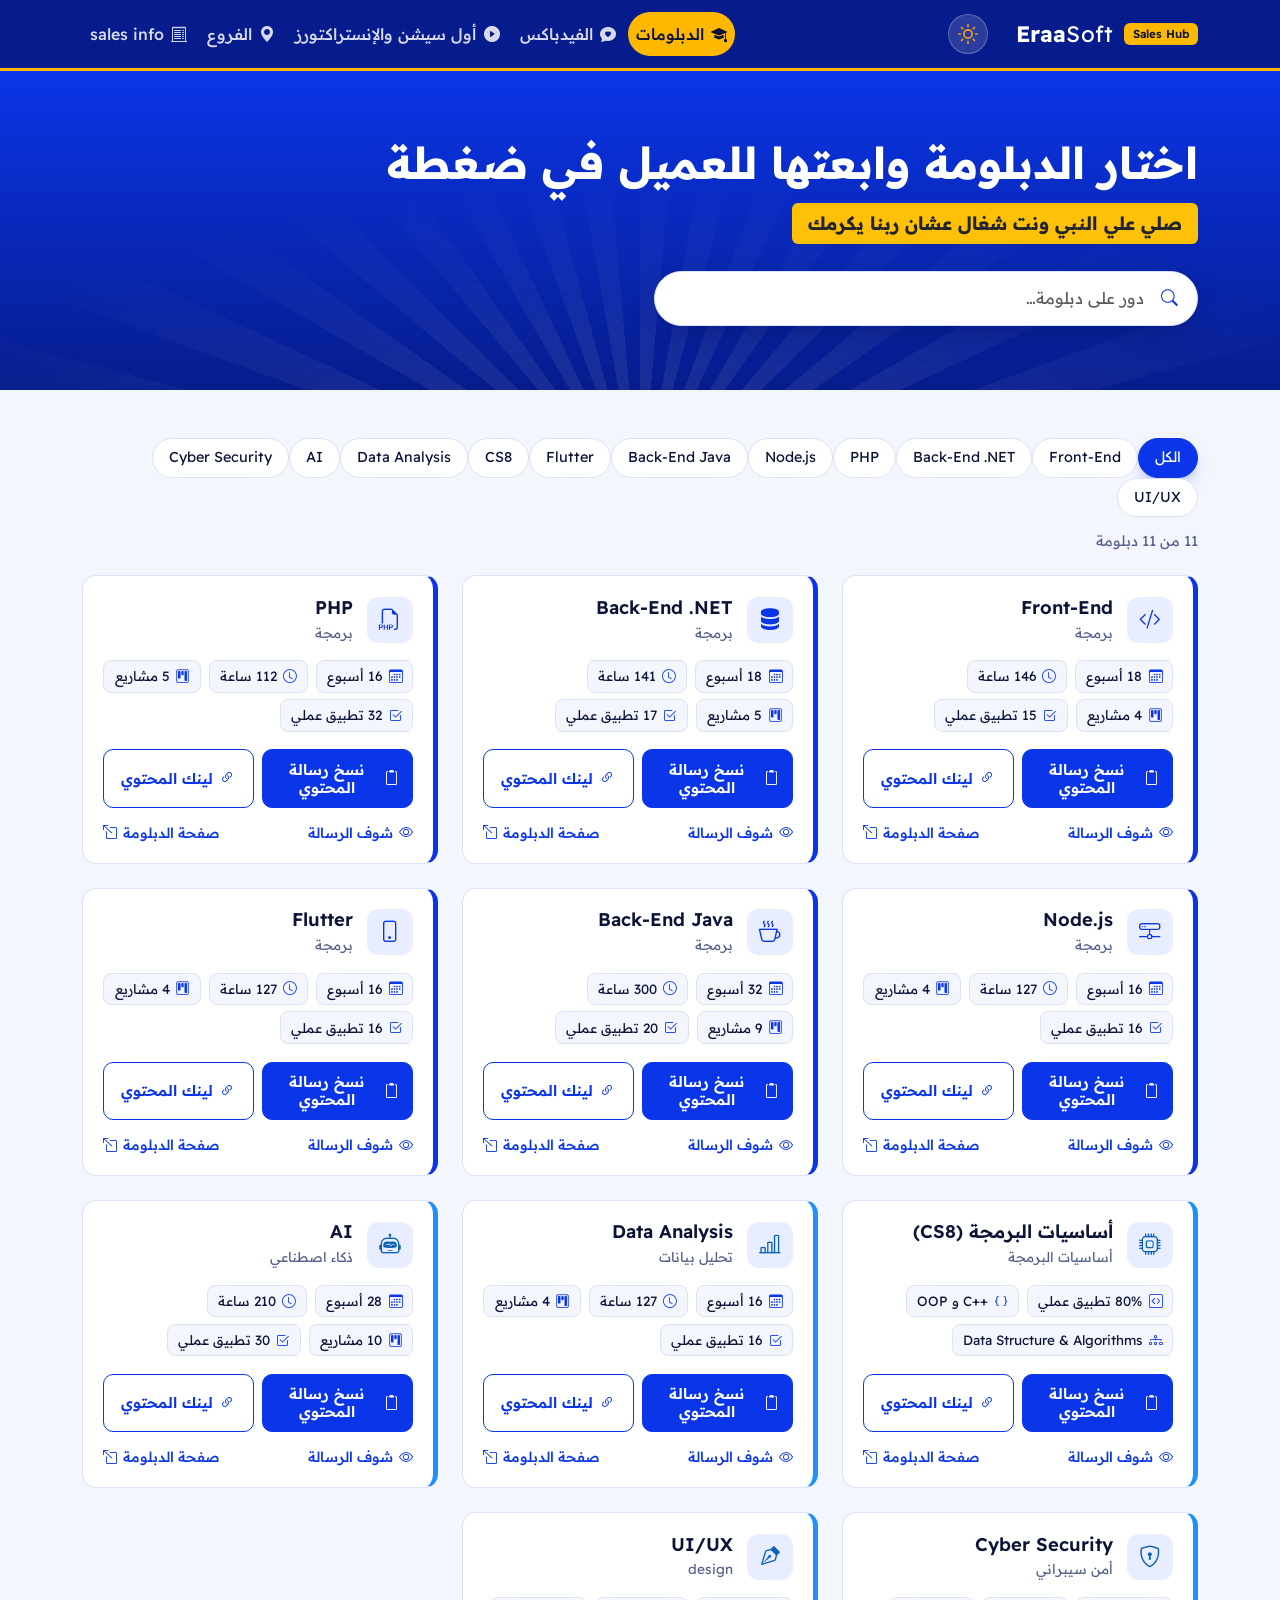
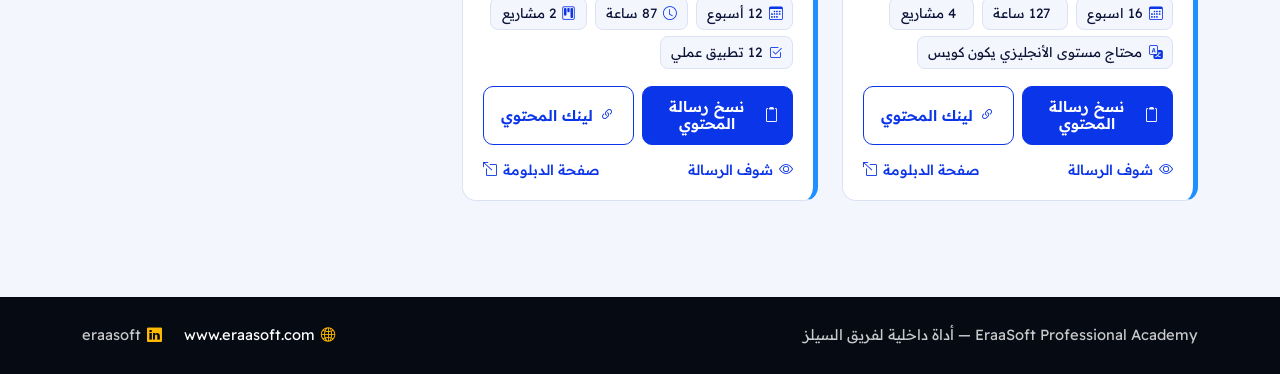
==== index.html @ dbb1c47c "Fix formatting and update button text in index.html" ====
<!doctype html>
<html lang="ar" dir="rtl">
<head>
  <meta charset="utf-8">
  <meta name="viewport" content="width=device-width, initial-scale=1">
  <title>الدبلومات | EraaSoft Sales Hub</title>
  <link rel="stylesheet" href="assets/vendor/bootstrap.rtl.min.css">
  <link rel="stylesheet" href="assets/vendor/bootstrap-icons/bootstrap-icons.min.css">
  <link rel="stylesheet" href="assets/vendor/animate.min.css">
  <link rel="stylesheet" href="assets/vendor/aos.css">
  <link rel="stylesheet" href="assets/fonts/fonts.css">
  <link rel="stylesheet" href="css/style.css">

  
</head>
<body data-page="diplomas">
 
  <!-- قالب الزرار (سيتم إدراجه تلقائياً بجانب اللوجو داخل الناف بار) -->
  <template id="theme-toggle-template">
    <button id="theme-toggle" class="theme-toggle" aria-label="تغيير الوضع">
      <span class="toggle-icon">
        <!-- أيقونة الشمس (Light Mode) -->
        <svg class="sun-icon" xmlns="http://www.w3.org/2000/svg" viewBox="0 0 24 24" fill="none" stroke="currentColor" stroke-width="2" stroke-linecap="round" stroke-linejoin="round">
          <circle cx="12" cy="12" r="5"></circle>
          <line x1="12" y1="1" x2="12" y2="3"></line>
          <line x1="12" y1="21" x2="12" y2="23"></line>
          <line x1="4.22" y1="4.22" x2="5.64" y2="5.64"></line>
          <line x1="18.36" y1="18.36" x2="19.78" y2="19.78"></line>
          <line x1="1" y1="12" x2="3" y2="12"></line>
          <line x1="21" y1="12" x2="23" y2="12"></line>
          <line x1="4.22" y1="19.78" x2="5.64" y2="18.36"></line>
          <line x1="18.36" y1="5.64" x2="19.78" y2="4.22"></line>
        </svg>
        <!-- أيقونة القمر (Dark Mode) -->
        <svg class="moon-icon" xmlns="http://www.w3.org/2000/svg" viewBox="0 0 24 24" fill="none" stroke="currentColor" stroke-width="2" stroke-linecap="round" stroke-linejoin="round">
          <path d="M21 12.79A9 9 0 1 1 11.21 3 7 7 0 0 0 21 12.79z"></path>
        </svg>
      </span>
    </button>
  </template>

  <div id="site-nav"></div>

  <header class="eh-hero on-dark">
    <div class="container">
      <h1 class="animate__animated animate__fadeInUp">اختار الدبلومة وابعتها للعميل في ضغطة</h1>
<p class="lead animate__animated animate__fadeInUp" style="animation-delay:.12s">
  <span class="bg-warning text-dark fw-bold px-3 py-1 rounded shadow-sm d-inline-block">
    صلي علي النبي ونت شغال عشان ربنا يكرمك
  </span>
</p>
      <div class="search-wrap animate__animated animate__fadeInUp" style="animation-delay:.24s">
        <i class="bi bi-search" aria-hidden="true"></i>
        <input id="dipSearch" type="search" class="form-control" autocomplete="off"
               placeholder="دور على دبلومة…    " aria-label="بحث عن دبلومة">
      </div>
    </div>
  </header>

  <main class="container py-4 py-lg-5">
    <div class="toolbar">
      <div class="chips" id="chips" role="group" aria-label="فلترة حسب الدبلومة"></div>
      <span class="result-count" id="resultCount" aria-live="polite"></span>
    </div>

    <div class="row g-3 g-lg-4" id="dipGrid">
      <div class="load-note" style="padding:16px;border:1px dashed #999;border-radius:10px;background:#fff;color:#444;line-height:1.9"></div>
    </div>

    <div class="empty" id="emptyState" hidden>
      <i class="bi bi-search"></i>
      <h2>مفيش دبلومة بالاسم ده</h2>
      <p>جرّب كلمة تانية أو اختار "الكل".</p>
    </div>
  </main> 

  <!-- معاينة الرسالة -->
  <div class="modal fade" id="msgModal" tabindex="-1" aria-labelledby="msgModalTitle" aria-hidden="true">
    <div class="modal-dialog modal-dialog-centered modal-dialog-scrollable modal-lg">
      <div class="modal-content">
        <div class="modal-header">
          <h2 class="modal-title" id="msgModalTitle"></h2>
          <button type="button" class="btn-close" data-bs-dismiss="modal" aria-label="إغلاق"></button>
        </div>
        <div class="modal-body">
          <div class="msg-box" id="msgBox"></div>
        </div>
        <div class="modal-footer justify-content-start gap-2">
          <button type="button" class="btn-eh" id="msgCopy"><i class="bi bi-clipboard2"></i><span>نسخ الرسالة كامله</span></button>
          <button type="button" class="btn-eh btn-eh--ghost" id="msgCopyLink"><i class="bi bi-link-45deg"></i><span>نسخ لينك المحتوي</span></button>
        </div>
      </div>
    </div>
  </div>

  <div id="site-footer"></div>

  <script src="assets/vendor/bootstrap.bundle.min.js"></script>
  <script src="assets/vendor/aos.js"></script>
  <script src="js/data.js"></script>
  <script src="js/layout.js"></script>
  <script src="js/diplomas.js"></script>

</body>
</html>
---- assets/fonts/fonts.css ----
/* readex-pro-arabic-400-normal */
@font-face {
  font-family: 'Readex Pro';
  font-style: normal;
  font-display: swap;
  font-weight: 400;
  src: url(./files/readex-pro-arabic-400-normal.woff2) format('woff2');
  unicode-range: U+0600-06FF,U+0750-077F,U+0870-088E,U+0890-0891,U+0898-08E1,U+08E3-08FF,U+200C-200E,U+2010-2011,U+204F,U+2E41,U+FB50-FDFF,U+FE70-FE74,U+FE76-FEFC,U+102E0-102FB,U+10E60-10E7E,U+10EFD-10EFF,U+1EE00-1EE03,U+1EE05-1EE1F,U+1EE21-1EE22,U+1EE24,U+1EE27,U+1EE29-1EE32,U+1EE34-1EE37,U+1EE39,U+1EE3B,U+1EE42,U+1EE47,U+1EE49,U+1EE4B,U+1EE4D-1EE4F,U+1EE51-1EE52,U+1EE54,U+1EE57,U+1EE59,U+1EE5B,U+1EE5D,U+1EE5F,U+1EE61-1EE62,U+1EE64,U+1EE67-1EE6A,U+1EE6C-1EE72,U+1EE74-1EE77,U+1EE79-1EE7C,U+1EE7E,U+1EE80-1EE89,U+1EE8B-1EE9B,U+1EEA1-1EEA3,U+1EEA5-1EEA9,U+1EEAB-1EEBB,U+1EEF0-1EEF1;
}

/* readex-pro-latin-ext-400-normal */
@font-face {
  font-family: 'Readex Pro';
  font-style: normal;
  font-display: swap;
  font-weight: 400;
  src: url(./files/readex-pro-latin-ext-400-normal.woff2) format('woff2');
  unicode-range: U+0100-02AF,U+0304,U+0308,U+0329,U+1E00-1E9F,U+1EF2-1EFF,U+2020,U+20A0-20AB,U+20AD-20C0,U+2113,U+2C60-2C7F,U+A720-A7FF;
}

/* readex-pro-latin-400-normal */
@font-face {
  font-family: 'Readex Pro';
  font-style: normal;
  font-display: swap;
  font-weight: 400;
  src: url(./files/readex-pro-latin-400-normal.woff2) format('woff2');
  unicode-range: U+0000-00FF,U+0131,U+0152-0153,U+02BB-02BC,U+02C6,U+02DA,U+02DC,U+0304,U+0308,U+0329,U+2000-206F,U+2074,U+20AC,U+2122,U+2191,U+2193,U+2212,U+2215,U+FEFF,U+FFFD;
}

/* readex-pro-arabic-500-normal */
@font-face {
  font-family: 'Readex Pro';
  font-style: normal;
  font-display: swap;
  font-weight: 500;
  src: url(./files/readex-pro-arabic-500-normal.woff2) format('woff2');
  unicode-range: U+0600-06FF,U+0750-077F,U+0870-088E,U+0890-0891,U+0898-08E1,U+08E3-08FF,U+200C-200E,U+2010-2011,U+204F,U+2E41,U+FB50-FDFF,U+FE70-FE74,U+FE76-FEFC,U+102E0-102FB,U+10E60-10E7E,U+10EFD-10EFF,U+1EE00-1EE03,U+1EE05-1EE1F,U+1EE21-1EE22,U+1EE24,U+1EE27,U+1EE29-1EE32,U+1EE34-1EE37,U+1EE39,U+1EE3B,U+1EE42,U+1EE47,U+1EE49,U+1EE4B,U+1EE4D-1EE4F,U+1EE51-1EE52,U+1EE54,U+1EE57,U+1EE59,U+1EE5B,U+1EE5D,U+1EE5F,U+1EE61-1EE62,U+1EE64,U+1EE67-1EE6A,U+1EE6C-1EE72,U+1EE74-1EE77,U+1EE79-1EE7C,U+1EE7E,U+1EE80-1EE89,U+1EE8B-1EE9B,U+1EEA1-1EEA3,U+1EEA5-1EEA9,U+1EEAB-1EEBB,U+1EEF0-1EEF1;
}

/* readex-pro-latin-ext-500-normal */
@font-face {
  font-family: 'Readex Pro';
  font-style: normal;
  font-display: swap;
  font-weight: 500;
  src: url(./files/readex-pro-latin-ext-500-normal.woff2) format('woff2');
  unicode-range: U+0100-02AF,U+0304,U+0308,U+0329,U+1E00-1E9F,U+1EF2-1EFF,U+2020,U+20A0-20AB,U+20AD-20C0,U+2113,U+2C60-2C7F,U+A720-A7FF;
}

/* readex-pro-latin-500-normal */
@font-face {
  font-family: 'Readex Pro';
  font-style: normal;
  font-display: swap;
  font-weight: 500;
  src: url(./files/readex-pro-latin-500-normal.woff2) format('woff2');
  unicode-range: U+0000-00FF,U+0131,U+0152-0153,U+02BB-02BC,U+02C6,U+02DA,U+02DC,U+0304,U+0308,U+0329,U+2000-206F,U+2074,U+20AC,U+2122,U+2191,U+2193,U+2212,U+2215,U+FEFF,U+FFFD;
}

/* readex-pro-arabic-600-normal */
@font-face {
  font-family: 'Readex Pro';
  font-style: normal;
  font-display: swap;
  font-weight: 600;
  src: url(./files/readex-pro-arabic-600-normal.woff2) format('woff2');
  unicode-range: U+0600-06FF,U+0750-077F,U+0870-088E,U+0890-0891,U+0898-08E1,U+08E3-08FF,U+200C-200E,U+2010-2011,U+204F,U+2E41,U+FB50-FDFF,U+FE70-FE74,U+FE76-FEFC,U+102E0-102FB,U+10E60-10E7E,U+10EFD-10EFF,U+1EE00-1EE03,U+1EE05-1EE1F,U+1EE21-1EE22,U+1EE24,U+1EE27,U+1EE29-1EE32,U+1EE34-1EE37,U+1EE39,U+1EE3B,U+1EE42,U+1EE47,U+1EE49,U+1EE4B,U+1EE4D-1EE4F,U+1EE51-1EE52,U+1EE54,U+1EE57,U+1EE59,U+1EE5B,U+1EE5D,U+1EE5F,U+1EE61-1EE62,U+1EE64,U+1EE67-1EE6A,U+1EE6C-1EE72,U+1EE74-1EE77,U+1EE79-1EE7C,U+1EE7E,U+1EE80-1EE89,U+1EE8B-1EE9B,U+1EEA1-1EEA3,U+1EEA5-1EEA9,U+1EEAB-1EEBB,U+1EEF0-1EEF1;
}

/* readex-pro-latin-ext-600-normal */
@font-face {
  font-family: 'Readex Pro';
  font-style: normal;
  font-display: swap;
  font-weight: 600;
  src: url(./files/readex-pro-latin-ext-600-normal.woff2) format('woff2');
  unicode-range: U+0100-02AF,U+0304,U+0308,U+0329,U+1E00-1E9F,U+1EF2-1EFF,U+2020,U+20A0-20AB,U+20AD-20C0,U+2113,U+2C60-2C7F,U+A720-A7FF;
}

/* readex-pro-latin-600-normal */
@font-face {
  font-family: 'Readex Pro';
  font-style: normal;
  font-display: swap;
  font-weight: 600;
  src: url(./files/readex-pro-latin-600-normal.woff2) format('woff2');
  unicode-range: U+0000-00FF,U+0131,U+0152-0153,U+02BB-02BC,U+02C6,U+02DA,U+02DC,U+0304,U+0308,U+0329,U+2000-206F,U+2074,U+20AC,U+2122,U+2191,U+2193,U+2212,U+2215,U+FEFF,U+FFFD;
}

/* readex-pro-arabic-700-normal */
@font-face {
  font-family: 'Readex Pro';
  font-style: normal;
  font-display: swap;
  font-weight: 700;
  src: url(./files/readex-pro-arabic-700-normal.woff2) format('woff2');
  unicode-range: U+0600-06FF,U+0750-077F,U+0870-088E,U+0890-0891,U+0898-08E1,U+08E3-08FF,U+200C-200E,U+2010-2011,U+204F,U+2E41,U+FB50-FDFF,U+FE70-FE74,U+FE76-FEFC,U+102E0-102FB,U+10E60-10E7E,U+10EFD-10EFF,U+1EE00-1EE03,U+1EE05-1EE1F,U+1EE21-1EE22,U+1EE24,U+1EE27,U+1EE29-1EE32,U+1EE34-1EE37,U+1EE39,U+1EE3B,U+1EE42,U+1EE47,U+1EE49,U+1EE4B,U+1EE4D-1EE4F,U+1EE51-1EE52,U+1EE54,U+1EE57,U+1EE59,U+1EE5B,U+1EE5D,U+1EE5F,U+1EE61-1EE62,U+1EE64,U+1EE67-1EE6A,U+1EE6C-1EE72,U+1EE74-1EE77,U+1EE79-1EE7C,U+1EE7E,U+1EE80-1EE89,U+1EE8B-1EE9B,U+1EEA1-1EEA3,U+1EEA5-1EEA9,U+1EEAB-1EEBB,U+1EEF0-1EEF1;
}

/* readex-pro-latin-ext-700-normal */
@font-face {
  font-family: 'Readex Pro';
  font-style: normal;
  font-display: swap;
  font-weight: 700;
  src: url(./files/readex-pro-latin-ext-700-normal.woff2) format('woff2');
  unicode-range: U+0100-02AF,U+0304,U+0308,U+0329,U+1E00-1E9F,U+1EF2-1EFF,U+2020,U+20A0-20AB,U+20AD-20C0,U+2113,U+2C60-2C7F,U+A720-A7FF;
}

/* readex-pro-latin-700-normal */
@font-face {
  font-family: 'Readex Pro';
  font-style: normal;
  font-display: swap;
  font-weight: 700;
  src: url(./files/readex-pro-latin-700-normal.woff2) format('woff2');
  unicode-range: U+0000-00FF,U+0131,U+0152-0153,U+02BB-02BC,U+02C6,U+02DA,U+02DC,U+0304,U+0308,U+0329,U+2000-206F,U+2074,U+20AC,U+2122,U+2191,U+2193,U+2212,U+2215,U+FEFF,U+FFFD;
}
---- css/style.css ----
:root {
  --brand: #0B35E8;
  --brand-deep: #061C8C;
  --brand-tint: #E8EDFF;
  --ink: #0B1437;
  --muted: #55608A;
  --gold: #FFB800;
  --paper: #F4F6FE;
  --card: #FFFFFF;
  --line: #DCE2F5;

  --ease: cubic-bezier(.22, .61, .36, 1);
  --ease-spring: cubic-bezier(.34, 1.56, .64, 1);
  --t-fast: .18s;
  --t: .3s;
  --t-slow: .5s;
}

*,
*::before,
*::after {
  box-sizing: border-box
}

html {
  scroll-behavior: smooth
}

body {
  font-family: 'Readex Pro', 'Segoe UI', Tahoma, Arial, sans-serif;
  background: var(--paper);
  color: var(--ink);
  line-height: 1.8;
  font-size: 1rem;
  -webkit-font-smoothing: antialiased;
}

button {
  font-family: inherit
}

a {
  color: var(--brand);
  transition: color var(--t-fast) var(--ease)
}

/* ---------- keyframes ---------- */
@keyframes eh-rise {
  from {
    opacity: 0;
    transform: translateY(16px) scale(.98)
  }

  to {
    opacity: 1;
    transform: none
  }
}

@keyframes eh-pulse {
  0% {
    transform: scale(1);
    opacity: .55
  }

  100% {
    transform: scale(1.75);
    opacity: 0
  }
}

/* ---------- focus ---------- */
:focus-visible {
  outline: 3px solid var(--brand);
  outline-offset: 2px
}

.on-dark :focus-visible {
  outline-color: var(--gold)
}

/* ---------- navbar ---------- */
.eh-nav {
  background: var(--brand-deep);
  border-bottom: 3px solid var(--gold);
  padding-block: .55rem;
}

.eh-brand {
  display: inline-flex;
  align-items: baseline;
  font-size: 1.4rem;
  color: #fff;
  text-decoration: none;
  direction: ltr;
  letter-spacing: .2px;
  transition: opacity var(--t) var(--ease), transform var(--t) var(--ease);
}

.eh-brand:hover {
  color: #fff;
  opacity: .9;
  transform: translateY(-1px)
}

.eh-brand-mark {
  font-weight: 700
}

.eh-brand-soft {
  font-weight: 400
}

.eh-brand-tag {
  margin-left: .7rem;
  align-self: center;
  font-size: .72rem;
  font-weight: 600;
  letter-spacing: 0;
  background: var(--gold);
  color: var(--ink);
  padding: .05rem .55rem;
  border-radius: 6px;
}

.eh-nav .nav-link {
  position: relative;
  color: rgba(255, 255, 255, .84);
  font-weight: 500;
  display: flex;
  align-items: center;
  gap: .45rem;
  padding: .5rem .95rem;
  border-radius: 9px;
  transition: background var(--t) var(--ease), color var(--t) var(--ease), transform var(--t) var(--ease);
}

.eh-nav .nav-link:hover {
  color: #fff;
  background: rgba(255, 255, 255, .12);
  transform: translateY(-2px)
}

.eh-nav .nav-link.active {
  color: var(--ink);
  background: var(--gold)
}

.eh-nav .navbar-toggler {
  border-color: rgba(255, 255, 255, .4);
  transition: background var(--t) var(--ease), transform var(--t) var(--ease)
}

.eh-nav .navbar-toggler:hover {
  background: rgba(255, 255, 255, .1)
}

/* ---------- hero ---------- */
.eh-hero {
  position: relative;
  isolation: isolate;
  overflow: hidden;
  color: #fff;
  padding: clamp(2.2rem, 5vw, 3.8rem) 0 clamp(2.6rem, 5vw, 4.2rem);
  background: linear-gradient(180deg, var(--brand) 0%, var(--brand-deep) 100%);
}

.eh-hero::before {
  content: "";
  position: absolute;
  inset: 0;
  z-index: -1;
  background: repeating-conic-gradient(at 50% 138%, rgba(255, 255, 255, .085) 0deg 5deg, transparent 5deg 10deg);
  -webkit-mask-image: radial-gradient(ellipse 85% 120% at 50% 118%, #000 10%, transparent 72%);
  mask-image: radial-gradient(ellipse 85% 120% at 50% 118%, #000 10%, transparent 72%);
}

.eh-hero h1 {
  font-weight: 700;
  line-height: 1.4;
  margin: 0 0 .6rem;
  font-size: clamp(1.7rem, 4.2vw, 2.75rem);
  max-width: 20em;
}

.eh-hero .lead {
  color: rgba(255, 255, 255, .86);
  font-size: clamp(1rem, 1.6vw, 1.15rem);
  max-width: 36rem;
  margin: 0;
  font-weight: 400;
}

.eh-hero--sm {
  padding: clamp(1.8rem, 4vw, 2.8rem) 0 clamp(2rem, 4vw, 3rem)
}

.eh-hero--sm h1 {
  font-size: clamp(1.5rem, 3.4vw, 2.2rem)
}

.search-wrap {
  position: relative;
  max-width: 34rem;
  margin-top: 1.7rem
}

.search-wrap .form-control {
  height: 3.4rem;
  border-radius: 999px;
  border: 0;
  padding-inline-start: 3.3rem;
  padding-inline-end: 1.4rem;
  font-size: 1.02rem;
  font-family: inherit;
  color: var(--ink);
  box-shadow: 0 12px 30px -8px rgba(3, 10, 60, .55);
  transition: box-shadow var(--t) var(--ease), transform var(--t) var(--ease);
}

.search-wrap .form-control:focus {
  box-shadow: 0 0 0 4px var(--gold), 0 16px 36px -8px rgba(3, 10, 60, .6);
  transform: translateY(-1px)
}

.search-wrap .bi-search {
  position: absolute;
  inset-inline-start: 1.25rem;
  top: 50%;
  transform: translateY(-50%);
  color: var(--brand);
  font-size: 1.05rem;
  pointer-events: none;
}

/* ---------- toolbar / chips ---------- */
.toolbar {
  display: flex;
  flex-wrap: wrap;
  align-items: center;
  justify-content: space-between;
  gap: .75rem 1rem;
  margin-bottom: 1.25rem;
}

.result-count {
  color: var(--muted);
  font-size: .9rem
}

.chip {
  border: 1px solid var(--line);
  background: #fff;
  border-radius: 50rem;
  padding: 6px 16px;
  font-size: .9rem;
  cursor: pointer;
  transition: background var(--t) var(--ease), color var(--t) var(--ease),
    border-color var(--t) var(--ease), transform var(--t) var(--ease-spring),
    box-shadow var(--t) var(--ease);
}

.chip:hover {
  border-color: var(--brand);
  color: var(--brand);
  transform: translateY(-2px);
  box-shadow: 0 8px 18px -10px rgba(11, 53, 232, .5);
}

.chip:active {
  transform: scale(.96)
}

.chip.active,
.chip[aria-pressed="true"] {
  background: var(--brand);
  border-color: var(--brand);
  color: #fff;
  box-shadow: 0 8px 18px -8px rgba(11, 53, 232, .6);
}

.chip .n {
  margin-inline-start: .45rem;
  font-size: .78rem;
  opacity: .7
}

.session-card {
  transition: transform var(--t) var(--ease), box-shadow var(--t) var(--ease);
}

.session-card:hover {
  transform: translateY(-4px);
  box-shadow: 0 8px 24px rgba(0, 0, 0, .08) !important;
}

.avatar-ph {
  width: 40px;
  height: 40px;
  display: inline-flex;
  align-items: center;
  justify-content: center;
  background: #e9ecef;
  color: #6c757d;
  font-size: 1.2rem;
}

/* ---------- buttons ---------- */
.btn-eh {
  display: inline-flex;
  align-items: center;
  justify-content: center;
  gap: .45rem;
  border: 1.5px solid var(--brand);
  background: var(--brand);
  color: #fff;
  font-family: inherit;
  font-size: .93rem;
  font-weight: 600;
  line-height: 1.2;
  padding: .65rem .8rem;
  border-radius: 10px;
  cursor: pointer;
  text-decoration: none;
  transition: background var(--t) var(--ease), color var(--t) var(--ease),
    border-color var(--t) var(--ease), transform var(--t) var(--ease-spring),
    box-shadow var(--t) var(--ease);
}

.btn-eh:hover {
  background: var(--brand-deep);
  border-color: var(--brand-deep);
  color: #fff;
  transform: translateY(-2px);
  box-shadow: 0 10px 20px -10px rgba(11, 53, 232, .65);
}

.btn-eh:active {
  transform: scale(.97);
  box-shadow: none
}

.btn-eh--ghost {
  background: #fff;
  color: var(--brand)
}

.btn-eh--ghost:hover {
  background: var(--brand-tint);
  border-color: var(--brand);
  color: var(--brand-deep)
}

.btn-eh.is-copied,
.btn-eh.is-copied:hover,
.btn-icon.is-copied,
.btn-icon.is-copied:hover {
  background: var(--gold);
  border-color: var(--gold);
  color: var(--ink)
}

.btn-eh.is-disabled {
  background: var(--paper);
  border-color: var(--line);
  color: var(--muted);
  pointer-events: none;
  cursor: default;
}

.btn-icon {
  flex: none;
  width: 2.6rem;
  display: inline-grid;
  place-items: center;
  border: 1.5px solid var(--line);
  background: #fff;
  color: var(--brand);
  border-radius: 10px;
  cursor: pointer;
  font-size: 1.05rem;
  transition: background var(--t) var(--ease), border-color var(--t) var(--ease),
    transform var(--t) var(--ease-spring);
}

.btn-icon:hover {
  background: var(--brand-tint);
  border-color: var(--brand);
  transform: translateY(-2px)
}

.btn-icon:active {
  transform: scale(.94)
}

.btn-icon[disabled] {
  color: var(--muted);
  background: var(--paper);
  cursor: default;
  pointer-events: none;
  opacity: .55
}

.link-quiet {
  background: none;
  border: 0;
  padding: 0;
  font-family: inherit;
  color: var(--brand);
  font-size: .88rem;
  font-weight: 500;
  cursor: pointer;
  text-decoration: none;
  display: inline-flex;
  align-items: center;
  gap: .35rem;
  transition: color var(--t-fast) var(--ease), gap var(--t) var(--ease);
}

.link-quiet:hover {
  color: var(--brand-deep);
  text-decoration: underline;
  text-underline-offset: 3px;
  gap: .55rem
}

/* ---------- diploma cards ---------- */
.dip-card {
  --cat: #0B35E8;
  --cat-ink: #0B35E8;
  height: 100%;
  display: flex;
  flex-direction: column;
  background: var(--card);
  border: 1px solid var(--line);
  border-inline-start: 5px solid var(--cat);
  border-radius: 14px;
  padding: 1.15rem 1.25rem 1.05rem;
  transition: transform var(--t) var(--ease), box-shadow var(--t) var(--ease),
    border-color var(--t) var(--ease);
}

.dip-card:hover {
  transform: translateY(-5px);
  box-shadow: 0 20px 34px -18px rgba(11, 53, 232, .45)
}

.dip-head {
  display: flex;
  align-items: center;
  gap: .85rem;
  margin-bottom: .95rem
}

.dip-icon {
  flex: none;
  width: 46px;
  height: 46px;
  border-radius: 12px;
  display: grid;
  place-items: center;
  font-size: 1.35rem;
  color: var(--cat-ink);
  background: color-mix(in srgb, var(--cat) 12%, #fff);
  transition: transform var(--t) var(--ease-spring), background var(--t) var(--ease);
}

.dip-card:hover .dip-icon {
  transform: scale(1.1) rotate(-6deg);
  background: color-mix(in srgb, var(--cat) 20%, #fff)
}

.dip-name {
  font-size: 1.15rem;
  font-weight: 600;
  line-height: 1.4;
  margin: 0
}

.dip-cat {
  margin: 0;
  color: var(--muted);
  font-size: .85rem
}

.facts {
  list-style: none;
  padding: 0;
  margin: 0 0 1.1rem;
  display: flex;
  flex-wrap: wrap;
  gap: .4rem .5rem
}

.facts li {
  display: inline-flex;
  align-items: center;
  gap: .4rem;
  background: var(--paper);
  border-radius: 8px;
  padding: .15rem .65rem;
  font-size: .84rem;
  transition: background var(--t) var(--ease), transform var(--t) var(--ease);
}

.facts li:hover {
  background: var(--brand-tint);
  transform: translateY(-1px)
}

.facts i {
  color: var(--cat-ink)
}

.dip-actions {
  margin-top: auto;
  display: grid;
  grid-template-columns: 1fr 1fr;
  gap: .55rem
}

.dip-foot {
  display: flex;
  justify-content: space-between;
  align-items: center;
  gap: .5rem;
  margin-top: .8rem;
  flex-wrap: wrap
}

.empty {
  text-align: center;
  padding: 3rem 1rem;
  color: var(--muted);
  border: 1.5px dashed var(--line);
  border-radius: 16px;
  background: #fff;
  animation: eh-rise var(--t-slow) var(--ease) backwards;
}

.empty i {
  font-size: 2.2rem;
  color: var(--brand);
  display: block;
  margin-bottom: .4rem
}

.empty h2 {
  font-size: 1.15rem;
  color: var(--ink);
  font-weight: 600;
  margin-bottom: .25rem
}

.empty p {
  margin: 0
}

/* ---------- message preview modal ---------- */
.msg-box {
  white-space: pre-wrap;
  background: var(--paper);
  border: 1px solid var(--line);
  border-radius: 12px;
  padding: 1rem 1.1rem;
  max-height: 52vh;
  overflow: auto;
  font-size: .96rem;
  line-height: 1.9;
  text-align: start;
  unicode-bidi: plaintext;
}

.modal-content {
  border: 0;
  border-radius: 16px
}

.modal-title {
  font-weight: 600;
  font-size: 1.1rem
}

/* حركة المودالات العامة */
.modal-backdrop {
  transition: opacity var(--t) var(--ease) !important
}

.modal-backdrop.show {
  -webkit-backdrop-filter: blur(4px);
  backdrop-filter: blur(4px)
}

.modal.fade .modal-dialog {
  transform: translateY(24px) scale(.96);
  opacity: 0;
  transition: transform .4s var(--ease-spring), opacity var(--t) var(--ease) !important;
}

.modal.show .modal-dialog {
  transform: none;
  opacity: 1
}

/* ---------- toast ---------- */
.eh-toast {
  background: var(--ink);
  color: #fff;
  border: 0;
  border-radius: 12px;
  box-shadow: 0 14px 34px -10px rgba(3, 10, 60, .6);
}

.eh-toast .bi {
  color: var(--gold);
  font-size: 1.15rem
}

/* ---------- feedback ---------- */
.seg {
  display: inline-flex;
  gap: 4px;
  background: #fff;
  border: 1px solid var(--line);
  border-radius: 12px;
  padding: 4px
}

.seg button {
  border: 0;
  background: transparent;
  color: var(--muted);
  font-weight: 600;
  padding: .45rem 1.1rem;
  border-radius: 9px;
  display: inline-flex;
  align-items: center;
  gap: .45rem;
  cursor: pointer;
  transition: background var(--t) var(--ease), color var(--t) var(--ease),
    transform var(--t) var(--ease-spring), box-shadow var(--t) var(--ease);
}

.seg button:hover {
  color: var(--brand);
  background: var(--brand-tint)
}

.seg button:active {
  transform: scale(.96)
}

.seg button[aria-selected="true"] {
  background: var(--brand);
  color: #fff;
  box-shadow: 0 8px 16px -8px rgba(11, 53, 232, .6)
}

.seg .count {
  font-size: .78rem;
  font-weight: 500;
  background: rgba(11, 20, 55, .08);
  border-radius: 999px;
  padding: 0 .55rem;
  transition: background var(--t) var(--ease)
}

.seg button[aria-selected="true"] .count {
  background: rgba(255, 255, 255, .22)
}

/* ظهور تدريجي للكروت والصور عند كل رسم/فلترة */
.shot,
.vid {
  animation: eh-rise var(--t-slow) var(--ease) backwards;
}

#grid>*:nth-child(1) .shot,
#grid>*:nth-child(1) .vid {
  animation-delay: 0s
}

#grid>*:nth-child(2) .shot,
#grid>*:nth-child(2) .vid {
  animation-delay: .05s
}

#grid>*:nth-child(3) .shot,
#grid>*:nth-child(3) .vid {
  animation-delay: .1s
}

#grid>*:nth-child(4) .shot,
#grid>*:nth-child(4) .vid {
  animation-delay: .15s
}

#grid>*:nth-child(5) .shot,
#grid>*:nth-child(5) .vid {
  animation-delay: .2s
}

#grid>*:nth-child(6) .shot,
#grid>*:nth-child(6) .vid {
  animation-delay: .25s
}

#grid>*:nth-child(7) .shot,
#grid>*:nth-child(7) .vid {
  animation-delay: .3s
}

#grid>*:nth-child(8) .shot,
#grid>*:nth-child(8) .vid {
  animation-delay: .35s
}

#grid>*:nth-child(n+9) .shot,
#grid>*:nth-child(n+9) .vid {
  animation-delay: .4s
}

/* صور */
.shot {
  position: relative;
  display: block;
  width: 100%;
  aspect-ratio: 1/1;
  padding: 0;
  border: 1px solid var(--line);
  border-radius: 14px;
  overflow: hidden;
  background: var(--brand-tint);
  cursor: zoom-in;
  transition: transform var(--t) var(--ease), box-shadow var(--t) var(--ease),
    border-color var(--t) var(--ease);
}

.shot:hover {
  transform: translateY(-4px);
  border-color: var(--brand);
  box-shadow: 0 18px 30px -16px rgba(11, 53, 232, .5)
}

.shot img {
  width: 100%;
  height: 100%;
  object-fit: cover;
  display: block;
  transition: transform .6s var(--ease)
}

.shot:hover img {
  transform: scale(1.07)
}

.shot-zoom {
  position: absolute;
  inset: 0;
  display: grid;
  place-items: center;
  background: rgba(6, 28, 140, .5);
  color: #fff;
  font-size: 1.9rem;
  opacity: 0;
  transition: opacity var(--t) var(--ease);
}

.shot-zoom i {
  transform: scale(.6);
  transition: transform var(--t) var(--ease-spring)
}

.shot:hover .shot-zoom,
.shot:focus-visible .shot-zoom {
  opacity: 1
}

.shot:hover .shot-zoom i,
.shot:focus-visible .shot-zoom i {
  transform: scale(1)
}

.shot-tag {
  position: absolute;
  inset-inline-start: .6rem;
  bottom: .6rem;
  background: var(--gold);
  color: var(--ink);
  font-size: .78rem;
  font-weight: 600;
  padding: .05rem .65rem;
  border-radius: 999px;
  transition: transform var(--t) var(--ease-spring);
}

.shot:hover .shot-tag {
  transform: translateY(-3px)
}

/* فيديوهات */
.vid {
  display: block;
  width: 100%;
  text-align: start;
  padding: 0;
  background: #fff;
  border: 1px solid var(--line);
  border-radius: 14px;
  overflow: hidden;
  cursor: pointer;
  transition: transform var(--t) var(--ease), box-shadow var(--t) var(--ease),
    border-color var(--t) var(--ease);
}

.vid:hover {
  transform: translateY(-5px);
  border-color: var(--brand);
  box-shadow: 0 22px 36px -18px rgba(11, 53, 232, .5);
}

.vid:active {
  transform: translateY(-2px) scale(.99);
}

.vid-thumb {
  position: relative;
  aspect-ratio: 16/9;
  display: grid;
  place-items: center;
  background: linear-gradient(135deg, var(--brand), var(--brand-deep));
  overflow: hidden;
}

.vid-thumb img,
.vid-thumb .vc-thumb {
  position: absolute;
  inset: 0;
  width: 100%;
  height: 100%;
  object-fit: cover;
  object-position: center 15%;
  pointer-events: none;
  z-index: 0;
  transition: transform .7s var(--ease), filter var(--t) var(--ease);
}

.vid:hover .vid-thumb img,
.vid:hover .vid-thumb .vc-thumb {
  transform: scale(1.03);
}

.vid-thumb::after {
  content: "";
  position: absolute;
  inset: 0;
  z-index: 0;
  background: linear-gradient(180deg, rgba(6, 28, 140, 0) 40%, rgba(6, 28, 140, .45) 100%);
  opacity: 0;
  transition: opacity var(--t) var(--ease);
  pointer-events: none;
}

.vid:hover .vid-thumb::after {
  opacity: 1;
}

.vid-body {
  padding: .8rem 1rem 1rem;
}

.vid-title {
  font-weight: 600;
  font-size: 1.25rem;
  margin: 0 0 .15rem;
  line-height: 1.5;
  transition: color var(--t) var(--ease);
}

.vid:hover .vid-title {
  color: var(--brand);
}

.vid-dip {
  color: var(--muted);
  font-size: .85rem;
  margin: 0;
}

/* lightbox */
.lb .modal-content {
  background: #040C3A;
  color: #fff;
  border-radius: 0;
  height: 100%
}

.lb.modal.fade .modal-dialog {
  transform: scale(1.04);
  opacity: 0
}

.lb.modal.show .modal-dialog {
  transform: none;
  opacity: 1
}

.lb-bar {
  display: flex;
  align-items: center;
  justify-content: space-between;
  gap: 1rem;
  padding: .7rem 1rem
}

.lb-title {
  display: flex;
  align-items: center;
  gap: .75rem;
  font-weight: 600
}

.lb-tag {
  background: var(--gold);
  color: var(--ink);
  font-size: .8rem;
  padding: .05rem .7rem;
  border-radius: 999px
}

.lb-count {
  color: rgba(255, 255, 255, .75);
  font-weight: 400;
  font-size: .9rem
}

.lb-tools {
  display: flex;
  gap: .5rem
}

.lb-btn {
  display: inline-flex;
  align-items: center;
  gap: .4rem;
  border: 0;
  text-decoration: none;
  background: rgba(255, 255, 255, .14);
  color: #fff;
  border-radius: 10px;
  padding: .45rem .9rem;
  font-size: .9rem;
  font-weight: 500;
  cursor: pointer;
  transition: background var(--t) var(--ease), transform var(--t) var(--ease-spring),
    color var(--t) var(--ease);
}

.lb-btn:hover {
  background: rgba(255, 255, 255, .26);
  color: #fff;
  transform: translateY(-2px)
}

.lb-btn:active {
  transform: scale(.96)
}

.lb-btn--gold {
  background: var(--gold);
  color: var(--ink)
}

.lb-btn--gold:hover {
  background: #ffc933;
  color: var(--ink)
}

.lb-stage {
  flex: 1;
  min-height: 0;
  position: relative;
  display: flex;
  align-items: center;
  justify-content: center;
  padding: 0 4rem 1rem
}

.lb-img {
  max-width: 100%;
  max-height: calc(100vh - 110px);
  object-fit: contain;
  border-radius: 10px;
  user-select: none;
  animation: eh-rise .45s var(--ease) backwards;
}

.lb-nav {
  position: absolute;
  top: 50%;
  transform: translateY(-50%);
  width: 46px;
  height: 46px;
  border-radius: 50%;
  border: 0;
  background: rgba(255, 255, 255, .16);
  color: #fff;
  font-size: 1.2rem;
  display: grid;
  place-items: center;
  cursor: pointer;
  transition: background var(--t) var(--ease), transform var(--t) var(--ease-spring);
}

.lb-nav:hover {
  background: rgba(255, 255, 255, .3);
  transform: translateY(-50%) scale(1.12)
}

.lb-nav:active {
  transform: translateY(-50%) scale(.94)
}

.lb-nav.prev {
  right: .9rem
}

.lb-nav.next {
  left: .9rem
}

/* video modal  */
.vm .modal-dialog {
  max-width: none !important;
  width: auto !important;
  justify-content: center;
  margin: .75rem auto
}

.vm.modal.fade .modal-dialog {
  transform: translateY(30px) scale(.9);
  opacity: 0
}

.vm.modal.show .modal-dialog {
  transform: none;
  opacity: 1
}

.vm .modal-content {
  background: #000;
  color: #fff;
  border-radius: 14px;
  overflow: hidden;
  width: fit-content !important;
  min-width: min(340px, 96vw);
  max-width: 96vw !important;
  margin-inline: auto;
  box-shadow: 0 30px 70px -20px rgba(0, 0, 0, .7);
}

.vm .modal-header {
  padding: .6rem 1rem
}

.vm .modal-title {
  font-size: 1rem;
  font-weight: 600;
  max-width: 70vw;
  overflow: hidden;
  text-overflow: ellipsis;
  white-space: nowrap
}

.vm .btn-close {
  transition: transform var(--t) var(--ease-spring), opacity var(--t) var(--ease)
}

.vm .btn-close:hover {
  transform: rotate(90deg) scale(1.1)
}

.vm-frame {
  --side: min(92vw, calc(100vh - 140px), 640px);
  /* ضلع المربع: أصغر قيمة من عرض الشاشة / طولها / 640px */
  width: var(--side) !important;
  height: var(--side) !important;
  aspect-ratio: 1/1;
  margin-inline: auto;
  background: #000;
}

.vm-frame iframe,
.vm-frame video {
  width: 100%;
  height: 100%;
  border: 0;
  display: block;
  object-fit: contain;
  background: #000;
  animation: eh-rise .5s var(--ease) .15s backwards;
}

/* ---------- sessions ---------- */
.ses-card {
  --cat: #0B35E8;
  --cat-ink: #0B35E8;
  height: 100%;
  display: flex;
  flex-direction: column;
  gap: 1rem;
  background: #fff;
  border: 1px solid var(--line);
  border-inline-start: 5px solid var(--cat);
  border-radius: 14px;
  padding: 1.15rem 1.25rem;
  transition: transform var(--t) var(--ease), box-shadow var(--t) var(--ease);
}

.ses-card:hover {
  transform: translateY(-4px);
  box-shadow: 0 18px 32px -18px rgba(11, 53, 232, .4)
}

.ses-instr {
  display: flex;
  align-items: center;
  gap: .8rem;
  padding: .7rem .8rem;
  background: var(--paper);
  border-radius: 12px;
  transition: background var(--t) var(--ease)
}

.ses-card:hover .ses-instr {
  background: var(--brand-tint)
}

.avatar {
  flex: none;
  width: 44px;
  height: 44px;
  border-radius: 50%;
  overflow: hidden;
  display: grid;
  place-items: center;
  font-weight: 700;
  font-size: 1rem;
  background: color-mix(in srgb, var(--cat) 14%, #fff);
  color: var(--cat-ink);
  transition: transform var(--t) var(--ease-spring)
}

.ses-card:hover .avatar {
  transform: scale(1.08)
}

.avatar img {
  width: 100%;
  height: 100%;
  object-fit: cover
}

.ses-instr-name {
  margin: 0;
  font-weight: 600;
  line-height: 1.4
}

.ses-instr-role {
  margin: 0;
  color: var(--muted);
  font-size: .82rem
}

.ses-instr-name.is-empty {
  color: var(--muted);
  font-weight: 500
}

.link-row {
  display: flex;
  gap: .5rem
}

.link-row .btn-eh {
  flex: 1
}

.btn-eh--li {
  border-color: #0A66C2;
  background: #0A66C2
}

.btn-eh--li:hover {
  background: #084d94;
  border-color: #084d94
}

.btn-eh--li.is-disabled {
  background: var(--paper);
  border-color: var(--line);
  color: var(--muted)
}

/* ---------- footer ---------- */
.eh-footer {
  background: var(--ink);
  color: rgba(255, 255, 255, .78);
  padding: 1.6rem 0;
  margin-top: 3rem;
  font-size: .92rem
}

.eh-footer .wrap {
  display: flex;
  flex-wrap: wrap;
  justify-content: space-between;
  align-items: center;
  gap: .6rem 1.5rem
}

.eh-footer ul {
  list-style: none;
  display: flex;
  flex-wrap: wrap;
  gap: .4rem 1.4rem;
  margin: 0;
  padding: 0
}

.eh-footer a {
  color: #fff;
  text-decoration: none;
  display: inline-block;
  transition: color var(--t) var(--ease), transform var(--t) var(--ease)
}

.eh-footer a:hover {
  color: var(--gold);
  transform: translateY(-2px)
}

.eh-footer i {
  color: var(--gold);
  margin-inline-end: .35rem
}

/* ---------- misc ---------- */
@media (max-width:359.98px) {
  .dip-actions {
    grid-template-columns: 1fr
  }
}

@media (max-width:575.98px) {
  .chips {
    flex-wrap: nowrap;
    overflow-x: auto;
    scrollbar-width: none;
    padding-bottom: .35rem;
    margin-inline: -.75rem;
    padding-inline: .75rem
  }

  .chips::-webkit-scrollbar {
    display: none
  }

  .chip {
    flex: none
  }

  .lb-stage {
    padding: 0 .5rem 1rem
  }

  .lb-nav {
    width: 40px;
    height: 40px
  }

  .lb-bar {
    flex-wrap: wrap
  }
}

@media (hover:none) {

  .vid:hover,
  .shot:hover,
  .dip-card:hover,
  .ses-card:hover,
  .btn-eh:hover,
  .chip:hover {
    transform: none
  }
}

html:not(.aos-on) [data-aos] {
  opacity: 1 !important;
  transform: none !important;
  transition: none !important;
  pointer-events: auto !important
}

@media (prefers-reduced-motion:reduce) {
  html {
    scroll-behavior: auto
  }

  *,
  *::before,
  *::after {
    animation: none !important;
    transition-duration: .01ms !important
  }

  [data-aos] {
    opacity: 1 !important;
    transform: none !important;
    transition: none !important;
    pointer-events: auto !important
  }

  .animate__animated {
    opacity: 1 !important
  }
}

.load-note {
  padding: 1rem 1.25rem;
  border: 1.5px dashed #DCE2F5;
  border-radius: 12px;
  background: #fff;
  color: #55608A
}

/* ---------- الفروع ---------- */
.loc-lines {
  list-style: none;
  margin: 0 0 1.15rem;
  padding: 0;
  display: grid;
  gap: .6rem
}

.loc-lines li {
  display: flex;
  gap: .7rem;
  align-items: flex-start;
  line-height: 1.75
}

.loc-lines i {
  flex: none;
  margin-top: .28rem;
  color: var(--cat-ink);
  font-size: 1.05rem
}

.loc-lines .lbl {
  display: block;
  color: var(--muted);
  font-size: .8rem;
  line-height: 1.4
}

.badge-main {
  display: inline-block;
  vertical-align: middle;
  margin-inline-start: .5rem;
  background: var(--gold);
  color: var(--ink);
  font-size: .72rem;
  font-weight: 700;
  padding: .05rem .65rem;
  border-radius: 999px;
  line-height: 1.6;
}

.dip-card.is-main {
  border-color: #F3D48A;
  box-shadow: 0 10px 26px -16px rgba(255, 184, 0, .7)
}

.link-quiet.is-copied {
  color: #8A5F00;
  font-weight: 600
}

.btn-download {
  display: inline-flex;
  align-items: center;
  gap: 6px;
  padding: 6px 14px;
  font-size: 0.875rem;
  font-weight: 500;
  color: #ffffff;
  background-color: rgba(255, 255, 255, 0.12);
  border: 1px solid rgba(255, 255, 255, 0.2);
  border-radius: 8px;
  text-decoration: none;
  transition: all 0.2s ease-in-out;
}

.btn-download:hover {
  color: #ffffff;
  background-color: rgba(255, 255, 255, 0.25);
  border-color: rgba(255, 255, 255, 0.4);
  transform: translateY(-1px);
}

.btn-download:active {
  transform: translateY(0);
}




   /*  DARK THEME VARIABLES  */

[data-theme="dark"] {
  --paper: #0b0f19;
  --card: #151d2a;
  --line: #233147;
  --ink: #f8fafc;
  --muted: #94a3b8;
  --brand-tint: #1e2a3e;
}

[data-theme="dark"] .link-quiet {
  color: #60a5fa;
}

[data-theme="dark"] .facts i {
  color: #60a5fa;
}

[data-theme="dark"] .btn-close {
  filter: invert(1) brightness(200%);
}



/* ---------- (Theme Toggle Button) ---------- */
.theme-toggle {
  background: rgba(255, 255, 255, 0.15);
  backdrop-filter: blur(8px);
  -webkit-backdrop-filter: blur(8px);
  border: 1px solid rgba(255, 255, 255, 0.25);
  border-radius: 50%;
  width: 40px;
  height: 40px;
  cursor: pointer;
  display: inline-flex;
  align-items: center;
  justify-content: center;
  position: relative;
  margin-right: 12px;
  flex-shrink: 0;
}

.theme-toggle:hover {
  transform: scale(1.08);
  background: rgba(255, 255, 255, 0.25);
}

.toggle-icon { 
  width: 20px; 
  height: 20px; 
  position: relative; 
  display: flex; 
  align-items: center; 
  justify-content: center; 
}

.sun-icon, .moon-icon { 
  position: absolute; 
  width: 100%; 
  height: 100%; 
  transition: transform 0.5s cubic-bezier(0.68, -0.55, 0.27, 1.55), opacity 0.4s ease; 
}

.sun-icon { 
  color: #f59e0b; 
  stroke: #f59e0b; 
}

.moon-icon { 
  color: #38bdf8; 
  stroke: #38bdf8; 
  opacity: 0; 
  transform: rotate(-90deg) scale(0.5); 
}

[data-theme="dark"] .sun-icon { 
  opacity: 0; 
  transform: rotate(90deg) scale(0.5); 
}

[data-theme="dark"] .moon-icon { 
  opacity: 1; 
  transform: rotate(0deg) scale(1); 
}







:root {
  --brand: #0B35E8;
  --brand-deep: #061C8C;
  --brand-tint: #E8EDFF;
  --ink: #0B1437;
  --muted: #55608A;
  --gold: #FFB800;
  --paper: #F4F6FE;
  --card: #FFFFFF;
  --line: #DCE2F5;

  --ease: cubic-bezier(.22, .61, .36, 1);
  --ease-spring: cubic-bezier(.34, 1.56, .64, 1);
  --t-fast: .18s;
  --t: .3s;
  --t-slow: .5s;
}

/* ==========================================
   🌙 DARK THEME VARIABLES (تنسيقات الوضع المظلم)
   ========================================== */
[data-theme="dark"] {
  --paper: #0b0f19;
  --card: #151d2a;
  --line: #233147;
  --ink: #f8fafc;
  --muted: #94a3b8;
  --brand-tint: #1e2a3e;
}

*,
*::before,
*::after {
  box-sizing: border-box
}

html {
  scroll-behavior: smooth
}

body {
  font-family: 'Readex Pro', 'Segoe UI', Tahoma, Arial, sans-serif;
  background: var(--paper);
  color: var(--ink);
  line-height: 1.8;
  font-size: 1rem;
  -webkit-font-smoothing: antialiased;
  transition: background-color var(--t) var(--ease), color var(--t) var(--ease);
}

button {
  font-family: inherit
}

a {
  color: var(--brand);
  transition: color var(--t-fast) var(--ease)
}

/* ---------- keyframes ---------- */
@keyframes eh-rise {
  from {
    opacity: 0;
    transform: translateY(16px) scale(.98)
  }
  to {
    opacity: 1;
    transform: none
  }
}

@keyframes eh-pulse {
  0% {
    transform: scale(1);
    opacity: .55
  }
  100% {
    transform: scale(1.75);
    opacity: 0
  }
}

/* ---------- focus ---------- */
:focus-visible {
  outline: 3px solid var(--brand);
  outline-offset: 2px
}

.on-dark :focus-visible {
  outline-color: var(--gold)
}

/* ---------- navbar ---------- */
.eh-nav {
  background: var(--brand-deep);
  border-bottom: 3px solid var(--gold);
  padding-block: .55rem;
}

.eh-brand {
  display: inline-flex;
  align-items: baseline;
  font-size: 1.4rem;
  color: #fff;
  text-decoration: none;
  direction: ltr;
  letter-spacing: .2px;
  transition: opacity var(--t) var(--ease), transform var(--t) var(--ease);
}

.eh-brand:hover {
  color: #fff;
  opacity: .9;
  transform: translateY(-1px)
}

.eh-brand-mark {
  font-weight: 700
}

.eh-brand-soft {
  font-weight: 400
}

.eh-brand-tag {
  margin-left: .7rem;
  align-self: center;
  font-size: .72rem;
  font-weight: 600;
  letter-spacing: 0;
  background: var(--gold);
  color: #0B1437;
  padding: .05rem .55rem;
  border-radius: 6px;
}

.eh-nav .nav-link {
  position: relative;
  color: rgba(255, 255, 255, .84);
  font-weight: 500;
  display: flex;
  align-items: center;
  gap: .45rem;
  padding: .5rem .95rem;
  border-radius: 99px;
  transition: background var(--t) var(--ease), color var(--t) var(--ease), transform var(--t) var(--ease);
}

.eh-nav .nav-link:hover {
  color: #fff;
  background: rgba(255, 255, 255, .12);
  transform: translateY(-2px)
}

.eh-nav .nav-link.active {
  color: #0B1437;
  background: var(--gold)
}

.eh-nav .navbar-toggler {
  border-color: rgba(255, 255, 255, .4);
  transition: background var(--t) var(--ease), transform var(--t) var(--ease)
}

.eh-nav .navbar-toggler:hover {
  background: rgba(255, 255, 255, .1)
}

/* ---------- hero ---------- */
.eh-hero {
  position: relative;
  isolation: isolate;
  overflow: hidden;
  color: #fff;
  padding: clamp(2.2rem, 5vw, 3.8rem) 0 clamp(2.6rem, 5vw, 4.2rem);
  background: linear-gradient(180deg, var(--brand) 0%, var(--brand-deep) 100%);
}

.eh-hero::before {
  content: "";
  position: absolute;
  inset: 0;
  z-index: -1;
  background: repeating-conic-gradient(at 50% 138%, rgba(255, 255, 255, .085) 0deg 5deg, transparent 5deg 10deg);
  -webkit-mask-image: radial-gradient(ellipse 85% 120% at 50% 118%, #000 10%, transparent 72%);
  mask-image: radial-gradient(ellipse 85% 120% at 50% 118%, #000 10%, transparent 72%);
}

.eh-hero h1 {
  font-weight: 700;
  line-height: 1.4;
  margin: 0 0 .6rem;
  font-size: clamp(1.7rem, 4.2vw, 2.75rem);
  max-width: 20em;
}

.eh-hero .lead {
  color: rgba(255, 255, 255, .86);
  font-size: clamp(1rem, 1.6vw, 1.15rem);
  max-width: 36rem;
  margin: 0;
  font-weight: 400;
}

.eh-hero--sm {
  padding: clamp(1.8rem, 4vw, 2.8rem) 0 clamp(2rem, 4vw, 3rem)
}

.eh-hero--sm h1 {
  font-size: clamp(1.5rem, 3.4vw, 2.2rem)
}

.search-wrap {
  position: relative;
  max-width: 34rem;
  margin-top: 1.7rem
}

.search-wrap .form-control {
  height: 3.4rem;
  border-radius: 999px;
  border: 1px solid var(--line);
  padding-inline-start: 3.3rem;
  padding-inline-end: 1.4rem;
  font-size: 1.02rem;
  font-family: inherit;
  background: var(--card);
  color: var(--ink);
  box-shadow: 0 12px 30px -8px rgba(3, 10, 60, .35);
  transition: box-shadow var(--t) var(--ease), transform var(--t) var(--ease), background var(--t) var(--ease);
}

.search-wrap .form-control:focus {
  box-shadow: 0 0 0 4px var(--gold), 0 16px 36px -8px rgba(3, 10, 60, .4);
  transform: translateY(-1px)
}

.search-wrap .bi-search {
  position: absolute;
  inset-inline-start: 1.25rem;
  top: 50%;
  transform: translateY(-50%);
  color: var(--brand);
  font-size: 1.05rem;
  pointer-events: none;
}

/* ---------- toolbar / chips ---------- */
.toolbar {
  display: flex;
  flex-wrap: wrap;
  align-items: center;
  justify-content: space-between;
  gap: .75rem 1rem;
  margin-bottom: 1.25rem;
}

.result-count {
  color: var(--muted);
  font-size: .9rem
}

.chip {
  border: 1px solid var(--line);
  background: var(--card);
  color: var(--ink);
  border-radius: 50rem;
  padding: 6px 16px;
  font-size: .9rem;
  cursor: pointer;
  transition: background var(--t) var(--ease), color var(--t) var(--ease),
    border-color var(--t) var(--ease), transform var(--t) var(--ease-spring),
    box-shadow var(--t) var(--ease);
}

.chip:hover {
  border-color: var(--brand);
  color: var(--brand);
  transform: translateY(-2px);
  box-shadow: 0 8px 18px -10px rgba(11, 53, 232, .5);
}

.chip:active {
  transform: scale(.96)
}

.chip.active,
.chip[aria-pressed="true"] {
  background: var(--brand);
  border-color: var(--brand);
  color: #fff;
  box-shadow: 0 8px 18px -8px rgba(11, 53, 232, .6);
}

.chip .n {
  margin-inline-start: .45rem;
  font-size: .78rem;
  opacity: .7
}

/* ---------- buttons ---------- */
.btn-eh {
  display: inline-flex;
  align-items: center;
  justify-content: center;
  gap: .45rem;
  border: 1.5px solid var(--brand);
  background: var(--brand);
  color: #fff;
  font-family: inherit;
  font-size: .93rem;
  font-weight: 600;
  line-height: 1.2;
  padding: .65rem .8rem;
  border-radius: 10px;
  cursor: pointer;
  text-decoration: none;
  transition: background var(--t) var(--ease), color var(--t) var(--ease),
    border-color var(--t) var(--ease), transform var(--t) var(--ease-spring),
    box-shadow var(--t) var(--ease);
}

.btn-eh:hover {
  background: var(--brand-deep);
  border-color: var(--brand-deep);
  color: #fff;
  transform: translateY(-2px);
  box-shadow: 0 10px 20px -10px rgba(11, 53, 232, .65);
}

.btn-eh:active {
  transform: scale(.97);
  box-shadow: none
}

.btn-eh--ghost {
  background: var(--card);
  color: var(--brand);
  border-color: var(--brand);
}

.btn-eh--ghost:hover {
  background: var(--brand-tint);
  border-color: var(--brand);
  color: var(--brand);
}

.btn-eh.is-copied,
.btn-eh.is-copied:hover,
.btn-icon.is-copied,
.btn-icon.is-copied:hover {
  background: var(--gold);
  border-color: var(--gold);
  color: #0B1437;
}

.btn-eh.is-disabled {
  background: var(--paper);
  border-color: var(--line);
  color: var(--muted);
  pointer-events: none;
  cursor: default;
}

.btn-icon {
  flex: none;
  width: 2.6rem;
  display: inline-grid;
  place-items: center;
  border: 1.5px solid var(--line);
  background: var(--card);
  color: var(--brand);
  border-radius: 10px;
  cursor: pointer;
  font-size: 1.05rem;
  transition: background var(--t) var(--ease), border-color var(--t) var(--ease),
    transform var(--t) var(--ease-spring);
}

.btn-icon:hover {
  background: var(--brand-tint);
  border-color: var(--brand);
  transform: translateY(-2px)
}

.btn-icon:active {
  transform: scale(.94)
}

.btn-icon[disabled] {
  color: var(--muted);
  background: var(--paper);
  cursor: default;
  pointer-events: none;
  opacity: .55
}

.link-quiet {
  background: none;
  border: 0;
  padding: 0;
  font-family: inherit;
  color: var(--brand);
  font-size: .88rem;
  font-weight: 500;
  cursor: pointer;
  text-decoration: none;
  display: inline-flex;
  align-items: center;
  gap: .35rem;
  transition: color var(--t-fast) var(--ease), gap var(--t) var(--ease);
}

[data-theme="dark"] .link-quiet {
  color: #60a5fa;
}

.link-quiet:hover {
  color: var(--brand-deep);
  text-decoration: underline;
  text-underline-offset: 3px;
  gap: .55rem
}

/* ---------- diploma cards ---------- */
.dip-card {
  --cat: #0B35E8;
  --cat-ink: #0B35E8;
  height: 100%;
  display: flex;
  flex-direction: column;
  background: var(--card);
  border: 1px solid var(--line);
  border-inline-start: 5px solid var(--cat);
  border-radius: 14px;
  padding: 1.15rem 1.25rem 1.05rem;
  transition: transform var(--t) var(--ease), box-shadow var(--t) var(--ease),
    border-color var(--t) var(--ease), background var(--t) var(--ease);
}

.dip-card:hover {
  transform: translateY(-5px);
  box-shadow: 0 20px 34px -18px rgba(11, 53, 232, .45)
}

.dip-head {
  display: flex;
  align-items: center;
  gap: .85rem;
  margin-bottom: .95rem
}

.dip-icon {
  flex: none;
  width: 46px;
  height: 46px;
  border-radius: 12px;
  display: grid;
  place-items: center;
  font-size: 1.35rem;
  color: var(--cat-ink);
  background: var(--brand-tint);
  transition: transform var(--t) var(--ease-spring), background var(--t) var(--ease);
}

.dip-card:hover .dip-icon {
  transform: scale(1.1) rotate(-6deg);
}

.dip-name {
  font-size: 1.15rem;
  font-weight: 600;
  line-height: 1.4;
  margin: 0;
  color: var(--ink);
}

.dip-cat {
  margin: 0;
  color: var(--muted);
  font-size: .85rem
}

/* ✨ إصلاح البادجات (الأسابيع، الساعات، المشاريع...) ✨ */
.facts {
  list-style: none;
  padding: 0;
  margin: 0 0 1.1rem;
  display: flex;
  flex-wrap: wrap;
  gap: .4rem .5rem
}

.facts li {
  display: inline-flex;
  align-items: center;
  gap: .4rem;
  background: var(--paper);
  color: var(--ink);
  border: 1px solid var(--line);
  border-radius: 8px;
  padding: .2rem .65rem;
  font-size: .84rem;
  transition: background var(--t) var(--ease), transform var(--t) var(--ease);
}

.facts li:hover {
  background: var(--brand-tint);
  transform: translateY(-1px)
}

.facts i {
  color: var(--brand);
}

[data-theme="dark"] .facts i {
  color: #60a5fa;
}

.dip-actions {
  margin-top: auto;
  display: grid;
  grid-template-columns: 1fr 1fr;
  gap: .55rem
}

.dip-foot {
  display: flex;
  justify-content: space-between;
  align-items: center;
  gap: .5rem;
  margin-top: .8rem;
  flex-wrap: wrap
}

.empty {
  text-align: center;
  padding: 3rem 1rem;
  color: var(--muted);
  border: 1.5px dashed var(--line);
  border-radius: 16px;
  background: var(--card);
  animation: eh-rise var(--t-slow) var(--ease) backwards;
}

.empty i {
  font-size: 2.2rem;
  color: var(--brand);
  display: block;
  margin-bottom: .4rem
}

.empty h2 {
  font-size: 1.15rem;
  color: var(--ink);
  font-weight: 600;
  margin-bottom: .25rem
}

.empty p {
  margin: 0
}

/* ---------- message preview modal ---------- */
.msg-box {
  white-space: pre-wrap;
  background: var(--paper);
  color: var(--ink);
  border: 1px solid var(--line);
  border-radius: 12px;
  padding: 1rem 1.1rem;
  max-height: 52vh;
  overflow: auto;
  font-size: .96rem;
  line-height: 1.9;
  text-align: start;
  unicode-bidi: plaintext;
}

.modal-content {
  background-color: var(--card);
  color: var(--ink);
  border: 1px solid var(--line);
  border-radius: 16px;
}

[data-theme="dark"] .btn-close {
  filter: invert(1) brightness(200%);
}

.modal-title {
  font-weight: 600;
  font-size: 1.1rem
}

/* حركة المودالات العامة */
.modal-backdrop {
  transition: opacity var(--t) var(--ease) !important
}

.modal-backdrop.show {
  -webkit-backdrop-filter: blur(4px);
  backdrop-filter: blur(4px)
}

.modal.fade .modal-dialog {
  transform: translateY(24px) scale(.96);
  opacity: 0;
  transition: transform .4s var(--ease-spring), opacity var(--t) var(--ease) !important;
}

.modal.show .modal-dialog {
  transform: none;
  opacity: 1
}

/* ---------- toast ---------- */
.eh-toast {
  background: var(--card);
  color: var(--ink);
  border: 1px solid var(--line);
  border-radius: 12px;
  box-shadow: 0 14px 34px -10px rgba(3, 10, 60, .6);
}

.eh-toast .bi {
  color: var(--gold);
  font-size: 1.15rem
}

/* ---------- sessions ---------- */
.ses-card {
  --cat: #0B35E8;
  --cat-ink: #0B35E8;
  height: 100%;
  display: flex;
  flex-direction: column;
  gap: 1rem;
  background: var(--card);
  border: 1px solid var(--line);
  border-inline-start: 5px solid var(--cat);
  border-radius: 14px;
  padding: 1.15rem 1.25rem;
  transition: transform var(--t) var(--ease), box-shadow var(--t) var(--ease);
}

.ses-card:hover {
  transform: translateY(-4px);
  box-shadow: 0 18px 32px -18px rgba(11, 53, 232, .4)
}

.ses-instr {
  display: flex;
  align-items: center;
  gap: .8rem;
  padding: .7rem .8rem;
  background: var(--paper);
  border-radius: 12px;
  transition: background var(--t) var(--ease)
}

.ses-card:hover .ses-instr {
  background: var(--brand-tint)
}

.avatar {
  flex: none;
  width: 44px;
  height: 44px;
  border-radius: 50%;
  overflow: hidden;
  display: grid;
  place-items: center;
  font-weight: 700;
  font-size: 1rem;
  background: var(--brand-tint);
  color: var(--brand);
  transition: transform var(--t) var(--ease-spring)
}

.ses-card:hover .avatar {
  transform: scale(1.08)
}

.avatar img {
  width: 100%;
  height: 100%;
  object-fit: cover
}

.ses-instr-name {
  margin: 0;
  font-weight: 600;
  line-height: 1.4;
  color: var(--ink);
}

.ses-instr-role {
  margin: 0;
  color: var(--muted);
  font-size: .82rem
}

/* ---------- footer ---------- */
.eh-footer {
  background: #060a12;
  color: rgba(255, 255, 255, .78);
  padding: 1.6rem 0;
  margin-top: 3rem;
  font-size: .92rem
}

.eh-footer .wrap {
  display: flex;
  flex-wrap: wrap;
  justify-content: space-between;
  align-items: center;
  gap: .6rem 1.5rem
}

.eh-footer ul {
  list-style: none;
  display: flex;
  flex-wrap: wrap;
  gap: .4rem 1.4rem;
  margin: 0;
  padding: 0
}

.eh-footer a {
  color: #fff;
  text-decoration: none;
  display: inline-block;
  transition: color var(--t) var(--ease), transform var(--t) var(--ease)
}

.eh-footer a:hover {
  color: var(--gold);
  transform: translateY(-2px)
}

.eh-footer i {
  color: var(--gold);
  margin-inline-end: .35rem
}

.load-note {
  padding: 1rem 1.25rem;
  border: 1.5px dashed var(--line);
  border-radius: 12px;
  background: var(--card);
  color: var(--muted)
}

/* ---------- زر التبديل (Theme Toggle Button) ---------- */
.theme-toggle {
  background: rgba(255, 255, 255, 0.15);
  backdrop-filter: blur(8px);
  -webkit-backdrop-filter: blur(8px);
  border: 1px solid rgba(255, 255, 255, 0.25);
  border-radius: 50%;
  width: 40px;
  height: 40px;
  cursor: pointer;
  display: inline-flex;
  align-items: center;
  justify-content: center;
  position: relative;
  margin-right: 12px;
  flex-shrink: 0;
}

.theme-toggle:hover {
  transform: scale(1.08);
  background: rgba(255, 255, 255, 0.25);
}

.toggle-icon { width: 20px; height: 20px; position: relative; display: flex; align-items: center; justify-content: center; }
.sun-icon, .moon-icon { position: absolute; width: 100%; height: 100%; transition: transform 0.5s cubic-bezier(0.68, -0.55, 0.27, 1.55), opacity 0.4s ease; }
.sun-icon { color: #f59e0b; stroke: #f59e0b; }
.moon-icon { color: #38bdf8; stroke: #38bdf8; opacity: 0; transform: rotate(-90deg) scale(0.5); }

[data-theme="dark"] .sun-icon { opacity: 0; transform: rotate(90deg) scale(0.5); }
[data-theme="dark"] .moon-icon { opacity: 1; transform: rotate(0deg) scale(1); }
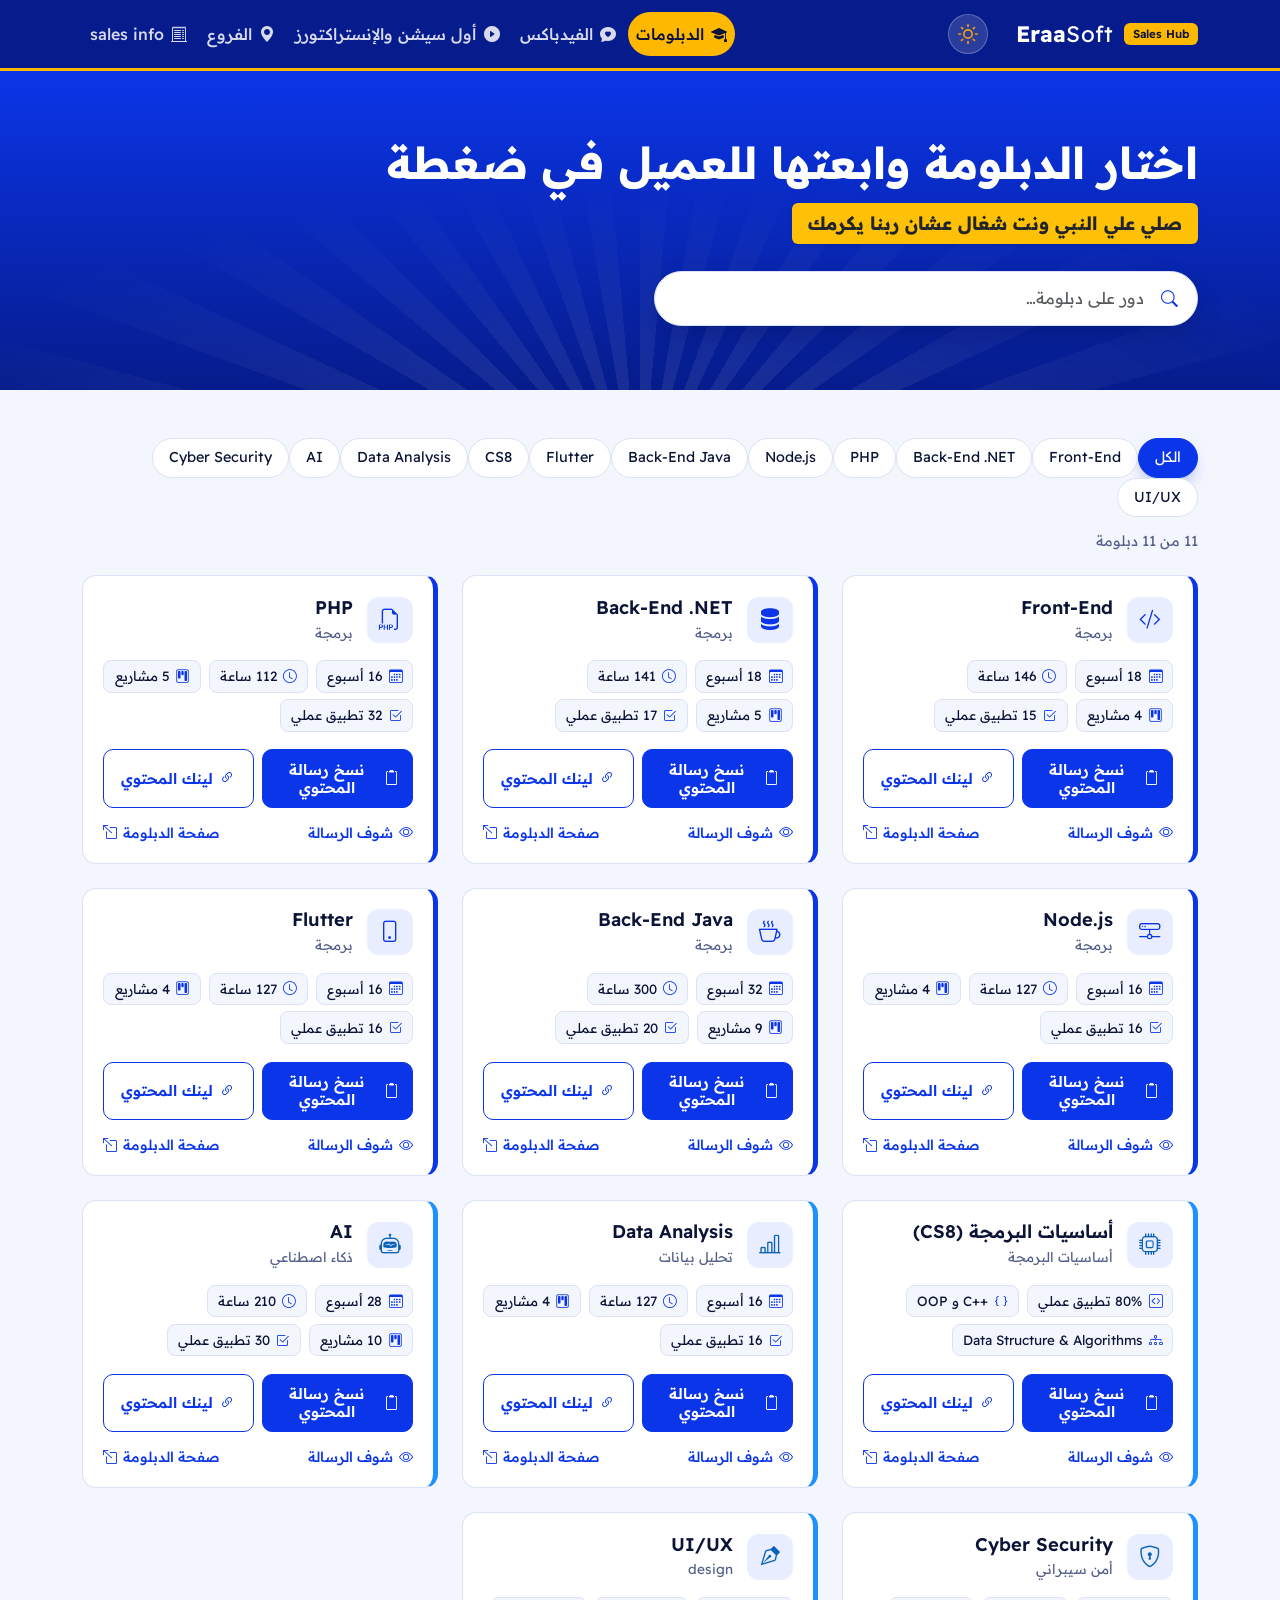
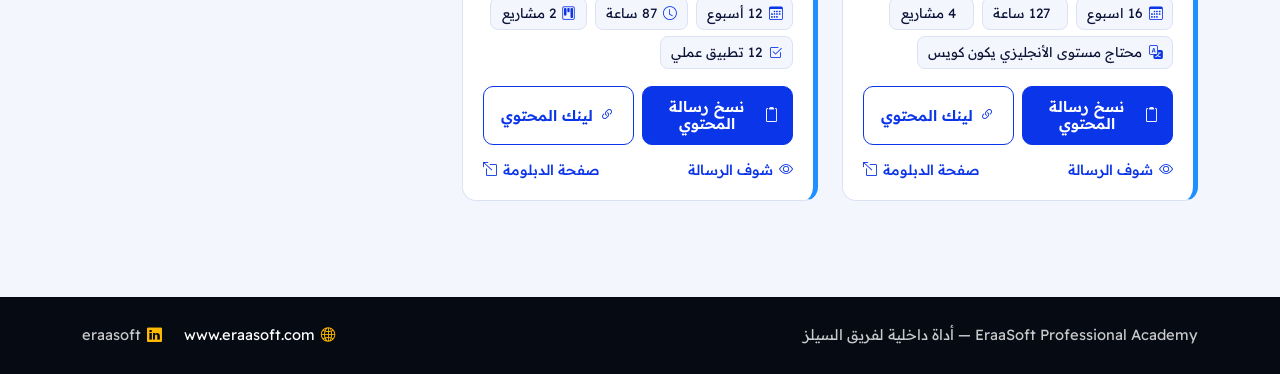
==== commit 55c4fbfb: "Update index.html" ====
--- a/index.html
+++ b/index.html
@@ -100,6 +100,7 @@
   <script src="js/data.js"></script>
   <script src="js/layout.js"></script>
   <script src="js/diplomas.js"></script>
+  <script src="js/sales info.js"></script>
 
 </body>
 </html>
--- a/css/style.css
+++ b/css/style.css
@@ -2294,3 +2294,6 @@
 
 [data-theme="dark"] .sun-icon { opacity: 0; transform: rotate(90deg) scale(0.5); }
 [data-theme="dark"] .moon-icon { opacity: 1; transform: rotate(0deg) scale(1); }
+
+
+.btn-eh--sm{padding:.45rem .6rem;font-size:.82rem;border-radius:8px}
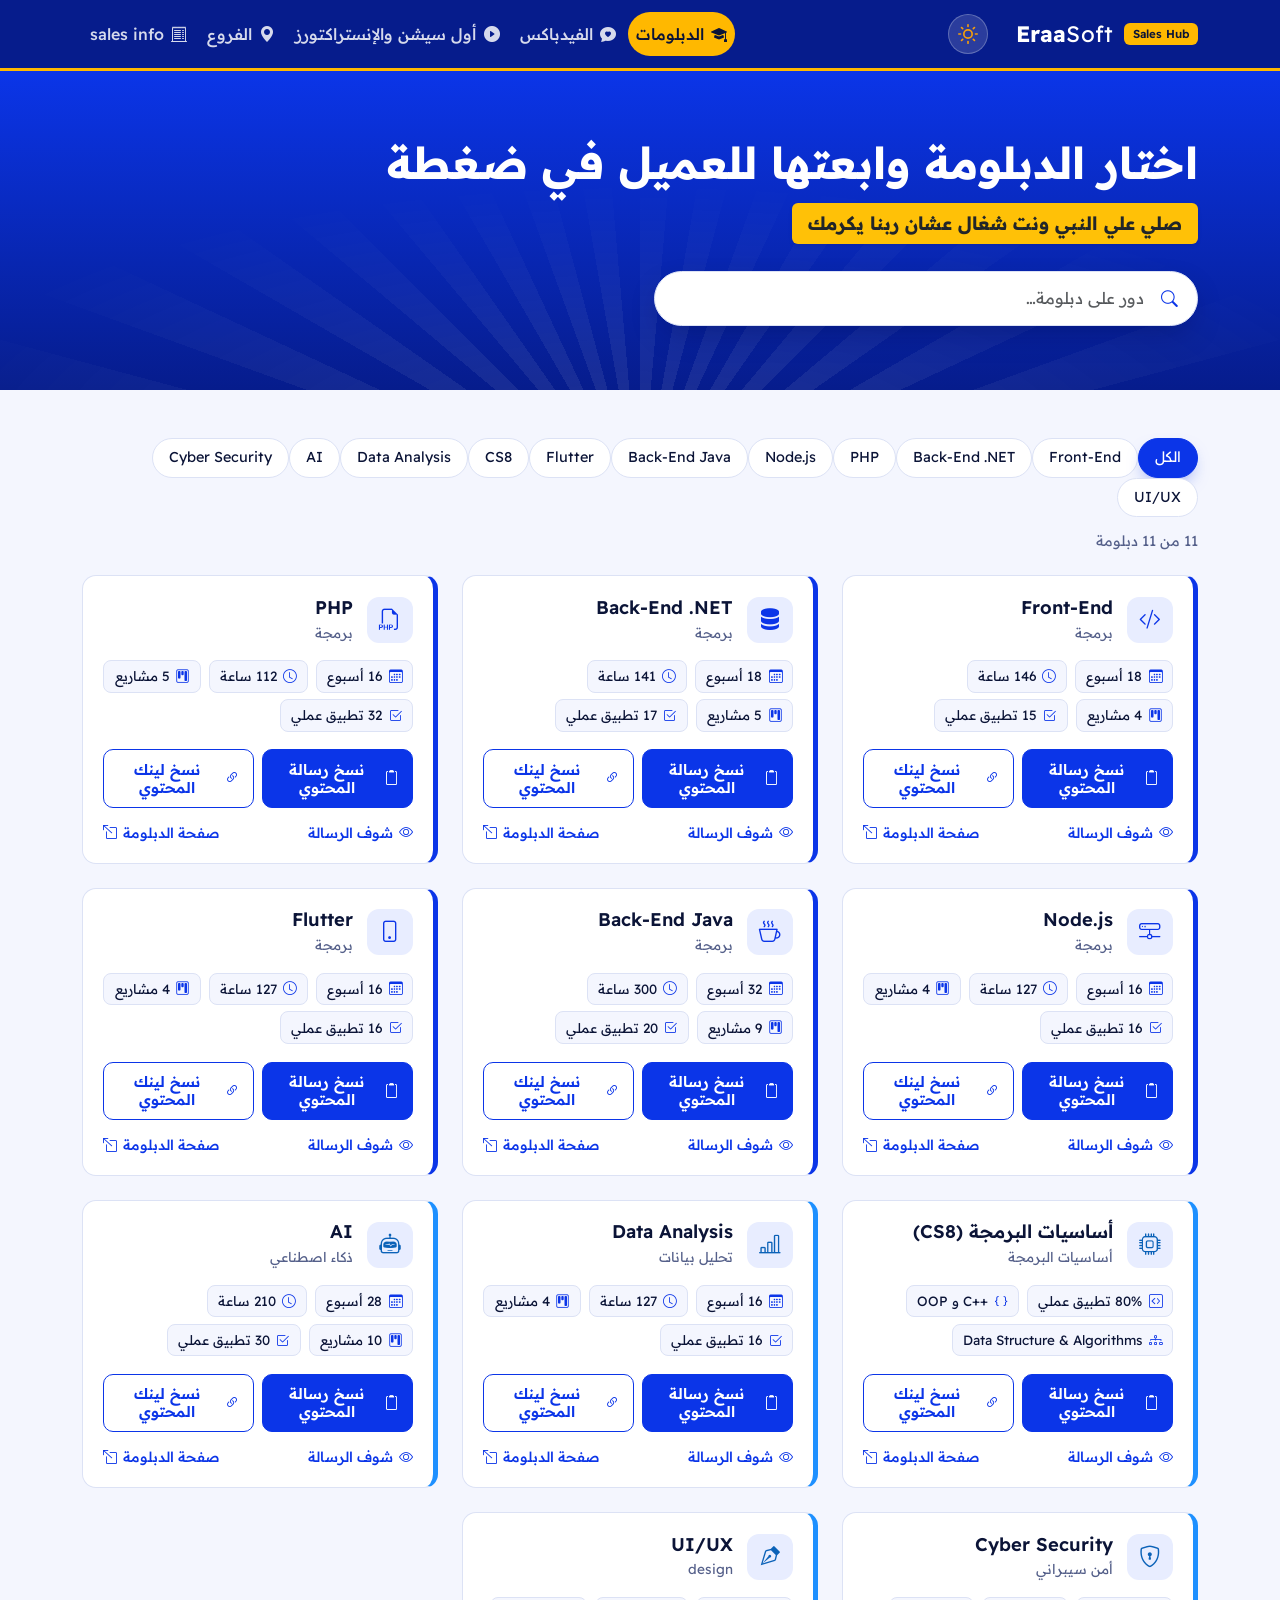
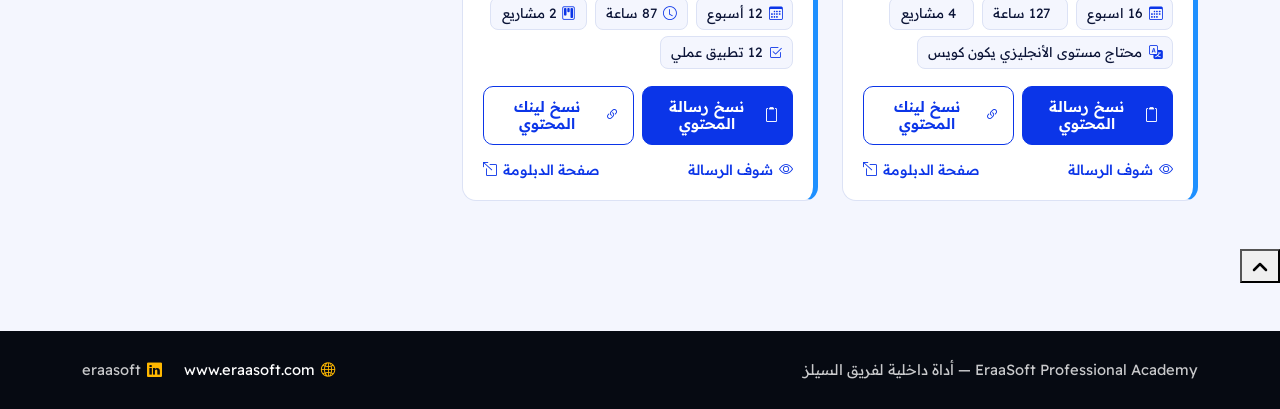
==== commit 2dd6181e: "Update index.html" ====
--- a/index.html
+++ b/index.html
@@ -93,6 +93,13 @@
     </div>
   </div>
 
+  <!-- زرار العودة للأعلى -->
+<button id="backToTop" class="back-to-top" type="button" aria-label="العودة للأعلى" title="العودة للأعلى">
+  <svg xmlns="http://www.w3.org/2000/svg" width="24" height="24" viewBox="0 0 24 24" fill="none" stroke="currentColor" stroke-width="2.5" stroke-linecap="round" stroke-linejoin="round">
+    <path d="m18 15-6-6-6 6"/>
+  </svg>
+</button>
+
   <div id="site-footer"></div>
 
   <script src="assets/vendor/bootstrap.bundle.min.js"></script>
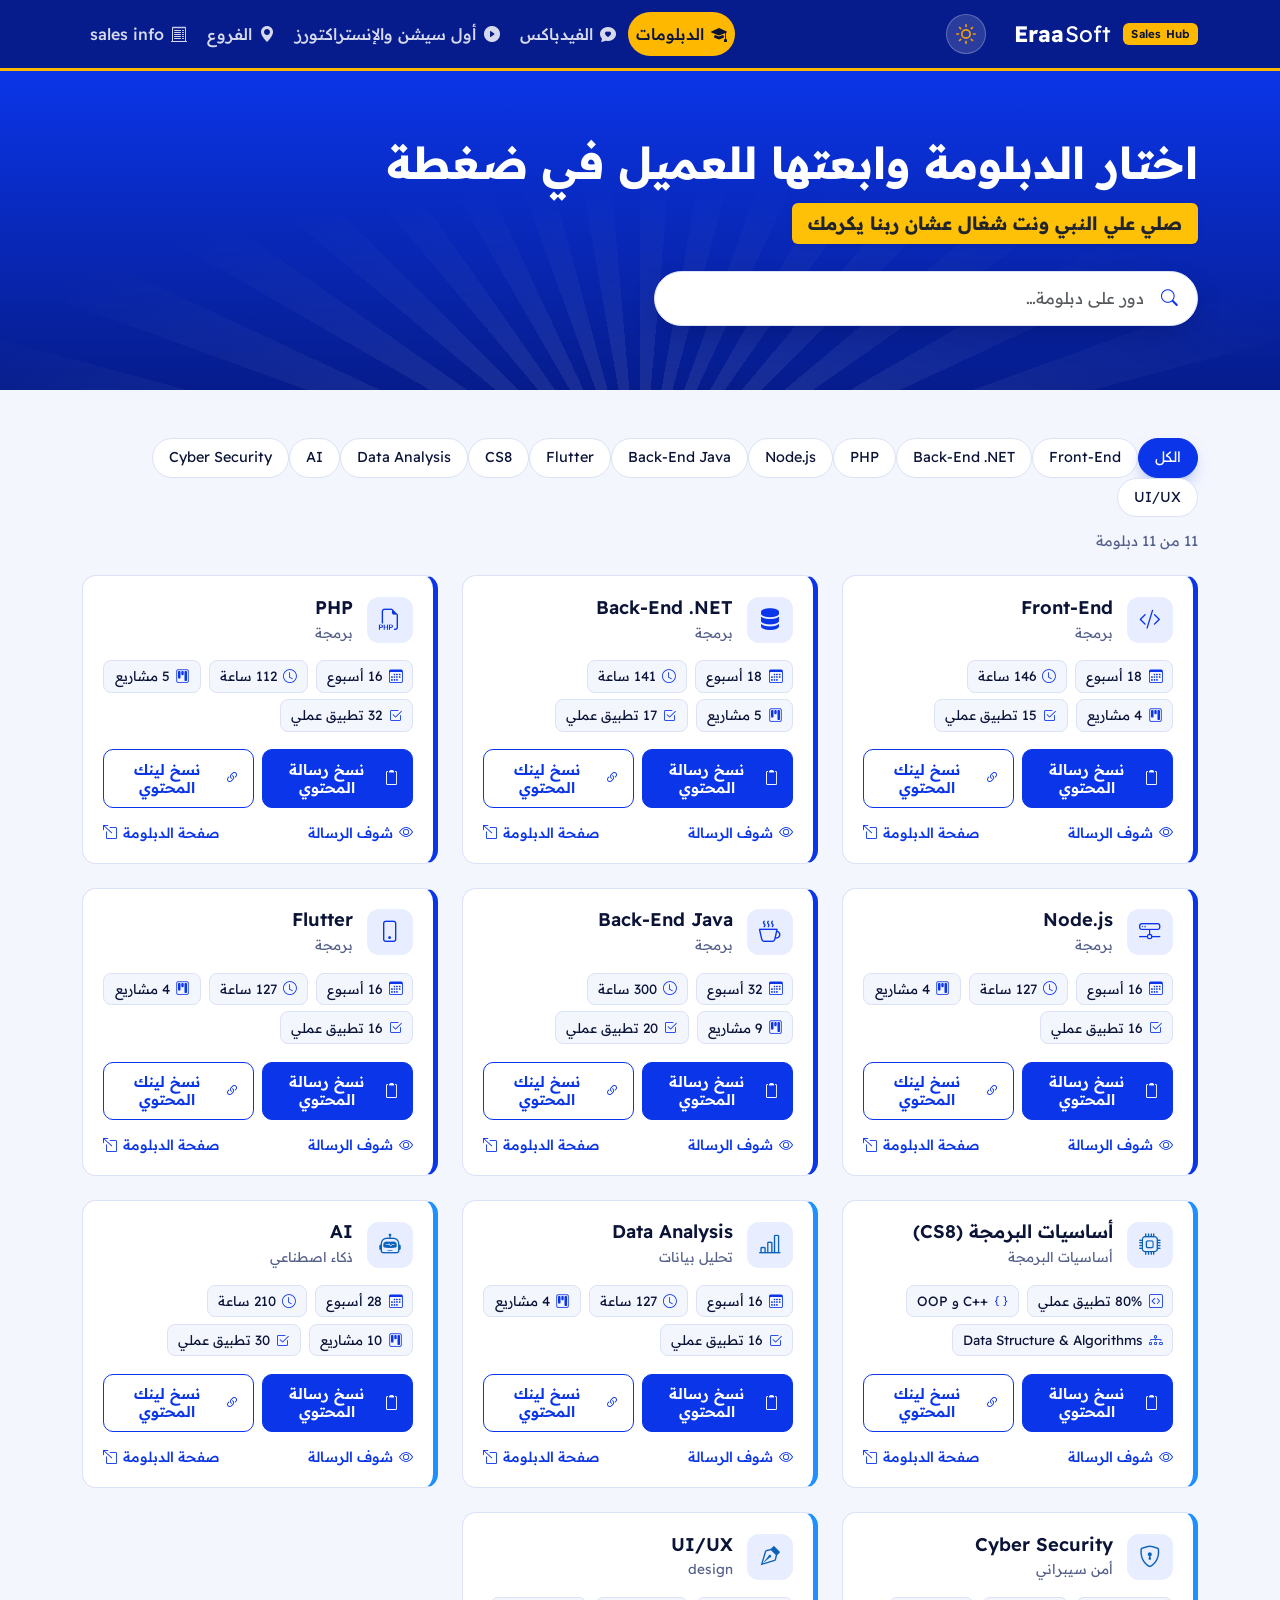
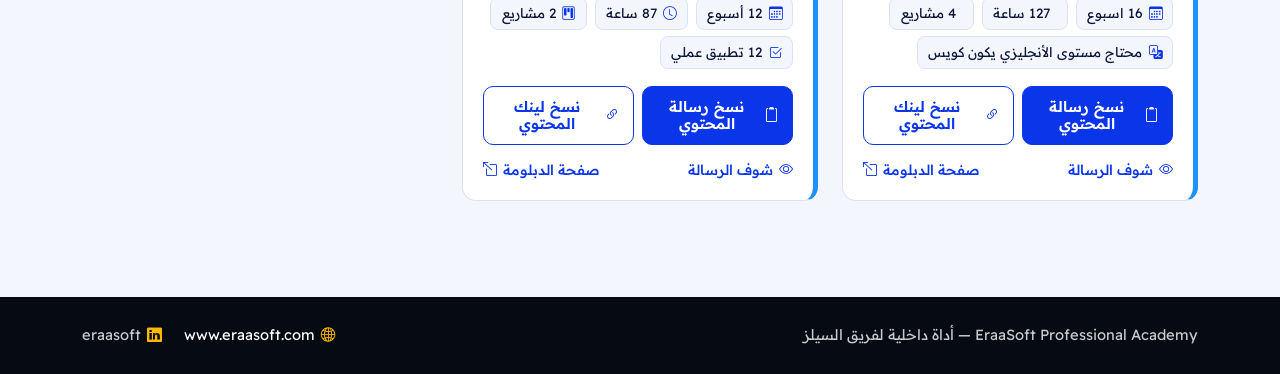
==== commit 134a729d: "Remove extra newline in index.html" ====
--- a/index.html
+++ b/index.html
@@ -10,8 +10,7 @@
   <link rel="stylesheet" href="assets/vendor/aos.css">
   <link rel="stylesheet" href="assets/fonts/fonts.css">
   <link rel="stylesheet" href="css/style.css">
-
-  
+ 
 </head>
 <body data-page="diplomas">
  
--- a/css/style.css
+++ b/css/style.css
@@ -1,2299 +1 @@
-:root {
-  --brand: #0B35E8;
-  --brand-deep: #061C8C;
-  --brand-tint: #E8EDFF;
-  --ink: #0B1437;
-  --muted: #55608A;
-  --gold: #FFB800;
-  --paper: #F4F6FE;
-  --card: #FFFFFF;
-  --line: #DCE2F5;
-
-  --ease: cubic-bezier(.22, .61, .36, 1);
-  --ease-spring: cubic-bezier(.34, 1.56, .64, 1);
-  --t-fast: .18s;
-  --t: .3s;
-  --t-slow: .5s;
-}
-
-*,
-*::before,
-*::after {
-  box-sizing: border-box
-}
-
-html {
-  scroll-behavior: smooth
-}
-
-body {
-  font-family: 'Readex Pro', 'Segoe UI', Tahoma, Arial, sans-serif;
-  background: var(--paper);
-  color: var(--ink);
-  line-height: 1.8;
-  font-size: 1rem;
-  -webkit-font-smoothing: antialiased;
-}
-
-button {
-  font-family: inherit
-}
-
-a {
-  color: var(--brand);
-  transition: color var(--t-fast) var(--ease)
-}
-
-/* ---------- keyframes ---------- */
-@keyframes eh-rise {
-  from {
-    opacity: 0;
-    transform: translateY(16px) scale(.98)
-  }
-
-  to {
-    opacity: 1;
-    transform: none
-  }
-}
-
-@keyframes eh-pulse {
-  0% {
-    transform: scale(1);
-    opacity: .55
-  }
-
-  100% {
-    transform: scale(1.75);
-    opacity: 0
-  }
-}
-
-/* ---------- focus ---------- */
-:focus-visible {
-  outline: 3px solid var(--brand);
-  outline-offset: 2px
-}
-
-.on-dark :focus-visible {
-  outline-color: var(--gold)
-}
-
-/* ---------- navbar ---------- */
-.eh-nav {
-  background: var(--brand-deep);
-  border-bottom: 3px solid var(--gold);
-  padding-block: .55rem;
-}
-
-.eh-brand {
-  display: inline-flex;
-  align-items: baseline;
-  font-size: 1.4rem;
-  color: #fff;
-  text-decoration: none;
-  direction: ltr;
-  letter-spacing: .2px;
-  transition: opacity var(--t) var(--ease), transform var(--t) var(--ease);
-}
-
-.eh-brand:hover {
-  color: #fff;
-  opacity: .9;
-  transform: translateY(-1px)
-}
-
-.eh-brand-mark {
-  font-weight: 700
-}
-
-.eh-brand-soft {
-  font-weight: 400
-}
-
-.eh-brand-tag {
-  margin-left: .7rem;
-  align-self: center;
-  font-size: .72rem;
-  font-weight: 600;
-  letter-spacing: 0;
-  background: var(--gold);
-  color: var(--ink);
-  padding: .05rem .55rem;
-  border-radius: 6px;
-}
-
-.eh-nav .nav-link {
-  position: relative;
-  color: rgba(255, 255, 255, .84);
-  font-weight: 500;
-  display: flex;
-  align-items: center;
-  gap: .45rem;
-  padding: .5rem .95rem;
-  border-radius: 9px;
-  transition: background var(--t) var(--ease), color var(--t) var(--ease), transform var(--t) var(--ease);
-}
-
-.eh-nav .nav-link:hover {
-  color: #fff;
-  background: rgba(255, 255, 255, .12);
-  transform: translateY(-2px)
-}
-
-.eh-nav .nav-link.active {
-  color: var(--ink);
-  background: var(--gold)
-}
-
-.eh-nav .navbar-toggler {
-  border-color: rgba(255, 255, 255, .4);
-  transition: background var(--t) var(--ease), transform var(--t) var(--ease)
-}
-
-.eh-nav .navbar-toggler:hover {
-  background: rgba(255, 255, 255, .1)
-}
-
-/* ---------- hero ---------- */
-.eh-hero {
-  position: relative;
-  isolation: isolate;
-  overflow: hidden;
-  color: #fff;
-  padding: clamp(2.2rem, 5vw, 3.8rem) 0 clamp(2.6rem, 5vw, 4.2rem);
-  background: linear-gradient(180deg, var(--brand) 0%, var(--brand-deep) 100%);
-}
-
-.eh-hero::before {
-  content: "";
-  position: absolute;
-  inset: 0;
-  z-index: -1;
-  background: repeating-conic-gradient(at 50% 138%, rgba(255, 255, 255, .085) 0deg 5deg, transparent 5deg 10deg);
-  -webkit-mask-image: radial-gradient(ellipse 85% 120% at 50% 118%, #000 10%, transparent 72%);
-  mask-image: radial-gradient(ellipse 85% 120% at 50% 118%, #000 10%, transparent 72%);
-}
-
-.eh-hero h1 {
-  font-weight: 700;
-  line-height: 1.4;
-  margin: 0 0 .6rem;
-  font-size: clamp(1.7rem, 4.2vw, 2.75rem);
-  max-width: 20em;
-}
-
-.eh-hero .lead {
-  color: rgba(255, 255, 255, .86);
-  font-size: clamp(1rem, 1.6vw, 1.15rem);
-  max-width: 36rem;
-  margin: 0;
-  font-weight: 400;
-}
-
-.eh-hero--sm {
-  padding: clamp(1.8rem, 4vw, 2.8rem) 0 clamp(2rem, 4vw, 3rem)
-}
-
-.eh-hero--sm h1 {
-  font-size: clamp(1.5rem, 3.4vw, 2.2rem)
-}
-
-.search-wrap {
-  position: relative;
-  max-width: 34rem;
-  margin-top: 1.7rem
-}
-
-.search-wrap .form-control {
-  height: 3.4rem;
-  border-radius: 999px;
-  border: 0;
-  padding-inline-start: 3.3rem;
-  padding-inline-end: 1.4rem;
-  font-size: 1.02rem;
-  font-family: inherit;
-  color: var(--ink);
-  box-shadow: 0 12px 30px -8px rgba(3, 10, 60, .55);
-  transition: box-shadow var(--t) var(--ease), transform var(--t) var(--ease);
-}
-
-.search-wrap .form-control:focus {
-  box-shadow: 0 0 0 4px var(--gold), 0 16px 36px -8px rgba(3, 10, 60, .6);
-  transform: translateY(-1px)
-}
-
-.search-wrap .bi-search {
-  position: absolute;
-  inset-inline-start: 1.25rem;
-  top: 50%;
-  transform: translateY(-50%);
-  color: var(--brand);
-  font-size: 1.05rem;
-  pointer-events: none;
-}
-
-/* ---------- toolbar / chips ---------- */
-.toolbar {
-  display: flex;
-  flex-wrap: wrap;
-  align-items: center;
-  justify-content: space-between;
-  gap: .75rem 1rem;
-  margin-bottom: 1.25rem;
-}
-
-.result-count {
-  color: var(--muted);
-  font-size: .9rem
-}
-
-.chip {
-  border: 1px solid var(--line);
-  background: #fff;
-  border-radius: 50rem;
-  padding: 6px 16px;
-  font-size: .9rem;
-  cursor: pointer;
-  transition: background var(--t) var(--ease), color var(--t) var(--ease),
-    border-color var(--t) var(--ease), transform var(--t) var(--ease-spring),
-    box-shadow var(--t) var(--ease);
-}
-
-.chip:hover {
-  border-color: var(--brand);
-  color: var(--brand);
-  transform: translateY(-2px);
-  box-shadow: 0 8px 18px -10px rgba(11, 53, 232, .5);
-}
-
-.chip:active {
-  transform: scale(.96)
-}
-
-.chip.active,
-.chip[aria-pressed="true"] {
-  background: var(--brand);
-  border-color: var(--brand);
-  color: #fff;
-  box-shadow: 0 8px 18px -8px rgba(11, 53, 232, .6);
-}
-
-.chip .n {
-  margin-inline-start: .45rem;
-  font-size: .78rem;
-  opacity: .7
-}
-
-.session-card {
-  transition: transform var(--t) var(--ease), box-shadow var(--t) var(--ease);
-}
-
-.session-card:hover {
-  transform: translateY(-4px);
-  box-shadow: 0 8px 24px rgba(0, 0, 0, .08) !important;
-}
-
-.avatar-ph {
-  width: 40px;
-  height: 40px;
-  display: inline-flex;
-  align-items: center;
-  justify-content: center;
-  background: #e9ecef;
-  color: #6c757d;
-  font-size: 1.2rem;
-}
-
-/* ---------- buttons ---------- */
-.btn-eh {
-  display: inline-flex;
-  align-items: center;
-  justify-content: center;
-  gap: .45rem;
-  border: 1.5px solid var(--brand);
-  background: var(--brand);
-  color: #fff;
-  font-family: inherit;
-  font-size: .93rem;
-  font-weight: 600;
-  line-height: 1.2;
-  padding: .65rem .8rem;
-  border-radius: 10px;
-  cursor: pointer;
-  text-decoration: none;
-  transition: background var(--t) var(--ease), color var(--t) var(--ease),
-    border-color var(--t) var(--ease), transform var(--t) var(--ease-spring),
-    box-shadow var(--t) var(--ease);
-}
-
-.btn-eh:hover {
-  background: var(--brand-deep);
-  border-color: var(--brand-deep);
-  color: #fff;
-  transform: translateY(-2px);
-  box-shadow: 0 10px 20px -10px rgba(11, 53, 232, .65);
-}
-
-.btn-eh:active {
-  transform: scale(.97);
-  box-shadow: none
-}
-
-.btn-eh--ghost {
-  background: #fff;
-  color: var(--brand)
-}
-
-.btn-eh--ghost:hover {
-  background: var(--brand-tint);
-  border-color: var(--brand);
-  color: var(--brand-deep)
-}
-
-.btn-eh.is-copied,
-.btn-eh.is-copied:hover,
-.btn-icon.is-copied,
-.btn-icon.is-copied:hover {
-  background: var(--gold);
-  border-color: var(--gold);
-  color: var(--ink)
-}
-
-.btn-eh.is-disabled {
-  background: var(--paper);
-  border-color: var(--line);
-  color: var(--muted);
-  pointer-events: none;
-  cursor: default;
-}
-
-.btn-icon {
-  flex: none;
-  width: 2.6rem;
-  display: inline-grid;
-  place-items: center;
-  border: 1.5px solid var(--line);
-  background: #fff;
-  color: var(--brand);
-  border-radius: 10px;
-  cursor: pointer;
-  font-size: 1.05rem;
-  transition: background var(--t) var(--ease), border-color var(--t) var(--ease),
-    transform var(--t) var(--ease-spring);
-}
-
-.btn-icon:hover {
-  background: var(--brand-tint);
-  border-color: var(--brand);
-  transform: translateY(-2px)
-}
-
-.btn-icon:active {
-  transform: scale(.94)
-}
-
-.btn-icon[disabled] {
-  color: var(--muted);
-  background: var(--paper);
-  cursor: default;
-  pointer-events: none;
-  opacity: .55
-}
-
-.link-quiet {
-  background: none;
-  border: 0;
-  padding: 0;
-  font-family: inherit;
-  color: var(--brand);
-  font-size: .88rem;
-  font-weight: 500;
-  cursor: pointer;
-  text-decoration: none;
-  display: inline-flex;
-  align-items: center;
-  gap: .35rem;
-  transition: color var(--t-fast) var(--ease), gap var(--t) var(--ease);
-}
-
-.link-quiet:hover {
-  color: var(--brand-deep);
-  text-decoration: underline;
-  text-underline-offset: 3px;
-  gap: .55rem
-}
-
-/* ---------- diploma cards ---------- */
-.dip-card {
-  --cat: #0B35E8;
-  --cat-ink: #0B35E8;
-  height: 100%;
-  display: flex;
-  flex-direction: column;
-  background: var(--card);
-  border: 1px solid var(--line);
-  border-inline-start: 5px solid var(--cat);
-  border-radius: 14px;
-  padding: 1.15rem 1.25rem 1.05rem;
-  transition: transform var(--t) var(--ease), box-shadow var(--t) var(--ease),
-    border-color var(--t) var(--ease);
-}
-
-.dip-card:hover {
-  transform: translateY(-5px);
-  box-shadow: 0 20px 34px -18px rgba(11, 53, 232, .45)
-}
-
-.dip-head {
-  display: flex;
-  align-items: center;
-  gap: .85rem;
-  margin-bottom: .95rem
-}
-
-.dip-icon {
-  flex: none;
-  width: 46px;
-  height: 46px;
-  border-radius: 12px;
-  display: grid;
-  place-items: center;
-  font-size: 1.35rem;
-  color: var(--cat-ink);
-  background: color-mix(in srgb, var(--cat) 12%, #fff);
-  transition: transform var(--t) var(--ease-spring), background var(--t) var(--ease);
-}
-
-.dip-card:hover .dip-icon {
-  transform: scale(1.1) rotate(-6deg);
-  background: color-mix(in srgb, var(--cat) 20%, #fff)
-}
-
-.dip-name {
-  font-size: 1.15rem;
-  font-weight: 600;
-  line-height: 1.4;
-  margin: 0
-}
-
-.dip-cat {
-  margin: 0;
-  color: var(--muted);
-  font-size: .85rem
-}
-
-.facts {
-  list-style: none;
-  padding: 0;
-  margin: 0 0 1.1rem;
-  display: flex;
-  flex-wrap: wrap;
-  gap: .4rem .5rem
-}
-
-.facts li {
-  display: inline-flex;
-  align-items: center;
-  gap: .4rem;
-  background: var(--paper);
-  border-radius: 8px;
-  padding: .15rem .65rem;
-  font-size: .84rem;
-  transition: background var(--t) var(--ease), transform var(--t) var(--ease);
-}
-
-.facts li:hover {
-  background: var(--brand-tint);
-  transform: translateY(-1px)
-}
-
-.facts i {
-  color: var(--cat-ink)
-}
-
-.dip-actions {
-  margin-top: auto;
-  display: grid;
-  grid-template-columns: 1fr 1fr;
-  gap: .55rem
-}
-
-.dip-foot {
-  display: flex;
-  justify-content: space-between;
-  align-items: center;
-  gap: .5rem;
-  margin-top: .8rem;
-  flex-wrap: wrap
-}
-
-.empty {
-  text-align: center;
-  padding: 3rem 1rem;
-  color: var(--muted);
-  border: 1.5px dashed var(--line);
-  border-radius: 16px;
-  background: #fff;
-  animation: eh-rise var(--t-slow) var(--ease) backwards;
-}
-
-.empty i {
-  font-size: 2.2rem;
-  color: var(--brand);
-  display: block;
-  margin-bottom: .4rem
-}
-
-.empty h2 {
-  font-size: 1.15rem;
-  color: var(--ink);
-  font-weight: 600;
-  margin-bottom: .25rem
-}
-
-.empty p {
-  margin: 0
-}
-
-/* ---------- message preview modal ---------- */
-.msg-box {
-  white-space: pre-wrap;
-  background: var(--paper);
-  border: 1px solid var(--line);
-  border-radius: 12px;
-  padding: 1rem 1.1rem;
-  max-height: 52vh;
-  overflow: auto;
-  font-size: .96rem;
-  line-height: 1.9;
-  text-align: start;
-  unicode-bidi: plaintext;
-}
-
-.modal-content {
-  border: 0;
-  border-radius: 16px
-}
-
-.modal-title {
-  font-weight: 600;
-  font-size: 1.1rem
-}
-
-/* حركة المودالات العامة */
-.modal-backdrop {
-  transition: opacity var(--t) var(--ease) !important
-}
-
-.modal-backdrop.show {
-  -webkit-backdrop-filter: blur(4px);
-  backdrop-filter: blur(4px)
-}
-
-.modal.fade .modal-dialog {
-  transform: translateY(24px) scale(.96);
-  opacity: 0;
-  transition: transform .4s var(--ease-spring), opacity var(--t) var(--ease) !important;
-}
-
-.modal.show .modal-dialog {
-  transform: none;
-  opacity: 1
-}
-
-/* ---------- toast ---------- */
-.eh-toast {
-  background: var(--ink);
-  color: #fff;
-  border: 0;
-  border-radius: 12px;
-  box-shadow: 0 14px 34px -10px rgba(3, 10, 60, .6);
-}
-
-.eh-toast .bi {
-  color: var(--gold);
-  font-size: 1.15rem
-}
-
-/* ---------- feedback ---------- */
-.seg {
-  display: inline-flex;
-  gap: 4px;
-  background: #fff;
-  border: 1px solid var(--line);
-  border-radius: 12px;
-  padding: 4px
-}
-
-.seg button {
-  border: 0;
-  background: transparent;
-  color: var(--muted);
-  font-weight: 600;
-  padding: .45rem 1.1rem;
-  border-radius: 9px;
-  display: inline-flex;
-  align-items: center;
-  gap: .45rem;
-  cursor: pointer;
-  transition: background var(--t) var(--ease), color var(--t) var(--ease),
-    transform var(--t) var(--ease-spring), box-shadow var(--t) var(--ease);
-}
-
-.seg button:hover {
-  color: var(--brand);
-  background: var(--brand-tint)
-}
-
-.seg button:active {
-  transform: scale(.96)
-}
-
-.seg button[aria-selected="true"] {
-  background: var(--brand);
-  color: #fff;
-  box-shadow: 0 8px 16px -8px rgba(11, 53, 232, .6)
-}
-
-.seg .count {
-  font-size: .78rem;
-  font-weight: 500;
-  background: rgba(11, 20, 55, .08);
-  border-radius: 999px;
-  padding: 0 .55rem;
-  transition: background var(--t) var(--ease)
-}
-
-.seg button[aria-selected="true"] .count {
-  background: rgba(255, 255, 255, .22)
-}
-
-/* ظهور تدريجي للكروت والصور عند كل رسم/فلترة */
-.shot,
-.vid {
-  animation: eh-rise var(--t-slow) var(--ease) backwards;
-}
-
-#grid>*:nth-child(1) .shot,
-#grid>*:nth-child(1) .vid {
-  animation-delay: 0s
-}
-
-#grid>*:nth-child(2) .shot,
-#grid>*:nth-child(2) .vid {
-  animation-delay: .05s
-}
-
-#grid>*:nth-child(3) .shot,
-#grid>*:nth-child(3) .vid {
-  animation-delay: .1s
-}
-
-#grid>*:nth-child(4) .shot,
-#grid>*:nth-child(4) .vid {
-  animation-delay: .15s
-}
-
-#grid>*:nth-child(5) .shot,
-#grid>*:nth-child(5) .vid {
-  animation-delay: .2s
-}
-
-#grid>*:nth-child(6) .shot,
-#grid>*:nth-child(6) .vid {
-  animation-delay: .25s
-}
-
-#grid>*:nth-child(7) .shot,
-#grid>*:nth-child(7) .vid {
-  animation-delay: .3s
-}
-
-#grid>*:nth-child(8) .shot,
-#grid>*:nth-child(8) .vid {
-  animation-delay: .35s
-}
-
-#grid>*:nth-child(n+9) .shot,
-#grid>*:nth-child(n+9) .vid {
-  animation-delay: .4s
-}
-
-/* صور */
-.shot {
-  position: relative;
-  display: block;
-  width: 100%;
-  aspect-ratio: 1/1;
-  padding: 0;
-  border: 1px solid var(--line);
-  border-radius: 14px;
-  overflow: hidden;
-  background: var(--brand-tint);
-  cursor: zoom-in;
-  transition: transform var(--t) var(--ease), box-shadow var(--t) var(--ease),
-    border-color var(--t) var(--ease);
-}
-
-.shot:hover {
-  transform: translateY(-4px);
-  border-color: var(--brand);
-  box-shadow: 0 18px 30px -16px rgba(11, 53, 232, .5)
-}
-
-.shot img {
-  width: 100%;
-  height: 100%;
-  object-fit: cover;
-  display: block;
-  transition: transform .6s var(--ease)
-}
-
-.shot:hover img {
-  transform: scale(1.07)
-}
-
-.shot-zoom {
-  position: absolute;
-  inset: 0;
-  display: grid;
-  place-items: center;
-  background: rgba(6, 28, 140, .5);
-  color: #fff;
-  font-size: 1.9rem;
-  opacity: 0;
-  transition: opacity var(--t) var(--ease);
-}
-
-.shot-zoom i {
-  transform: scale(.6);
-  transition: transform var(--t) var(--ease-spring)
-}
-
-.shot:hover .shot-zoom,
-.shot:focus-visible .shot-zoom {
-  opacity: 1
-}
-
-.shot:hover .shot-zoom i,
-.shot:focus-visible .shot-zoom i {
-  transform: scale(1)
-}
-
-.shot-tag {
-  position: absolute;
-  inset-inline-start: .6rem;
-  bottom: .6rem;
-  background: var(--gold);
-  color: var(--ink);
-  font-size: .78rem;
-  font-weight: 600;
-  padding: .05rem .65rem;
-  border-radius: 999px;
-  transition: transform var(--t) var(--ease-spring);
-}
-
-.shot:hover .shot-tag {
-  transform: translateY(-3px)
-}
-
-/* فيديوهات */
-.vid {
-  display: block;
-  width: 100%;
-  text-align: start;
-  padding: 0;
-  background: #fff;
-  border: 1px solid var(--line);
-  border-radius: 14px;
-  overflow: hidden;
-  cursor: pointer;
-  transition: transform var(--t) var(--ease), box-shadow var(--t) var(--ease),
-    border-color var(--t) var(--ease);
-}
-
-.vid:hover {
-  transform: translateY(-5px);
-  border-color: var(--brand);
-  box-shadow: 0 22px 36px -18px rgba(11, 53, 232, .5);
-}
-
-.vid:active {
-  transform: translateY(-2px) scale(.99);
-}
-
-.vid-thumb {
-  position: relative;
-  aspect-ratio: 16/9;
-  display: grid;
-  place-items: center;
-  background: linear-gradient(135deg, var(--brand), var(--brand-deep));
-  overflow: hidden;
-}
-
-.vid-thumb img,
-.vid-thumb .vc-thumb {
-  position: absolute;
-  inset: 0;
-  width: 100%;
-  height: 100%;
-  object-fit: cover;
-  object-position: center 15%;
-  pointer-events: none;
-  z-index: 0;
-  transition: transform .7s var(--ease), filter var(--t) var(--ease);
-}
-
-.vid:hover .vid-thumb img,
-.vid:hover .vid-thumb .vc-thumb {
-  transform: scale(1.03);
-}
-
-.vid-thumb::after {
-  content: "";
-  position: absolute;
-  inset: 0;
-  z-index: 0;
-  background: linear-gradient(180deg, rgba(6, 28, 140, 0) 40%, rgba(6, 28, 140, .45) 100%);
-  opacity: 0;
-  transition: opacity var(--t) var(--ease);
-  pointer-events: none;
-}
-
-.vid:hover .vid-thumb::after {
-  opacity: 1;
-}
-
-.vid-body {
-  padding: .8rem 1rem 1rem;
-}
-
-.vid-title {
-  font-weight: 600;
-  font-size: 1.25rem;
-  margin: 0 0 .15rem;
-  line-height: 1.5;
-  transition: color var(--t) var(--ease);
-}
-
-.vid:hover .vid-title {
-  color: var(--brand);
-}
-
-.vid-dip {
-  color: var(--muted);
-  font-size: .85rem;
-  margin: 0;
-}
-
-/* lightbox */
-.lb .modal-content {
-  background: #040C3A;
-  color: #fff;
-  border-radius: 0;
-  height: 100%
-}
-
-.lb.modal.fade .modal-dialog {
-  transform: scale(1.04);
-  opacity: 0
-}
-
-.lb.modal.show .modal-dialog {
-  transform: none;
-  opacity: 1
-}
-
-.lb-bar {
-  display: flex;
-  align-items: center;
-  justify-content: space-between;
-  gap: 1rem;
-  padding: .7rem 1rem
-}
-
-.lb-title {
-  display: flex;
-  align-items: center;
-  gap: .75rem;
-  font-weight: 600
-}
-
-.lb-tag {
-  background: var(--gold);
-  color: var(--ink);
-  font-size: .8rem;
-  padding: .05rem .7rem;
-  border-radius: 999px
-}
-
-.lb-count {
-  color: rgba(255, 255, 255, .75);
-  font-weight: 400;
-  font-size: .9rem
-}
-
-.lb-tools {
-  display: flex;
-  gap: .5rem
-}
-
-.lb-btn {
-  display: inline-flex;
-  align-items: center;
-  gap: .4rem;
-  border: 0;
-  text-decoration: none;
-  background: rgba(255, 255, 255, .14);
-  color: #fff;
-  border-radius: 10px;
-  padding: .45rem .9rem;
-  font-size: .9rem;
-  font-weight: 500;
-  cursor: pointer;
-  transition: background var(--t) var(--ease), transform var(--t) var(--ease-spring),
-    color var(--t) var(--ease);
-}
-
-.lb-btn:hover {
-  background: rgba(255, 255, 255, .26);
-  color: #fff;
-  transform: translateY(-2px)
-}
-
-.lb-btn:active {
-  transform: scale(.96)
-}
-
-.lb-btn--gold {
-  background: var(--gold);
-  color: var(--ink)
-}
-
-.lb-btn--gold:hover {
-  background: #ffc933;
-  color: var(--ink)
-}
-
-.lb-stage {
-  flex: 1;
-  min-height: 0;
-  position: relative;
-  display: flex;
-  align-items: center;
-  justify-content: center;
-  padding: 0 4rem 1rem
-}
-
-.lb-img {
-  max-width: 100%;
-  max-height: calc(100vh - 110px);
-  object-fit: contain;
-  border-radius: 10px;
-  user-select: none;
-  animation: eh-rise .45s var(--ease) backwards;
-}
-
-.lb-nav {
-  position: absolute;
-  top: 50%;
-  transform: translateY(-50%);
-  width: 46px;
-  height: 46px;
-  border-radius: 50%;
-  border: 0;
-  background: rgba(255, 255, 255, .16);
-  color: #fff;
-  font-size: 1.2rem;
-  display: grid;
-  place-items: center;
-  cursor: pointer;
-  transition: background var(--t) var(--ease), transform var(--t) var(--ease-spring);
-}
-
-.lb-nav:hover {
-  background: rgba(255, 255, 255, .3);
-  transform: translateY(-50%) scale(1.12)
-}
-
-.lb-nav:active {
-  transform: translateY(-50%) scale(.94)
-}
-
-.lb-nav.prev {
-  right: .9rem
-}
-
-.lb-nav.next {
-  left: .9rem
-}
-
-/* video modal  */
-.vm .modal-dialog {
-  max-width: none !important;
-  width: auto !important;
-  justify-content: center;
-  margin: .75rem auto
-}
-
-.vm.modal.fade .modal-dialog {
-  transform: translateY(30px) scale(.9);
-  opacity: 0
-}
-
-.vm.modal.show .modal-dialog {
-  transform: none;
-  opacity: 1
-}
-
-.vm .modal-content {
-  background: #000;
-  color: #fff;
-  border-radius: 14px;
-  overflow: hidden;
-  width: fit-content !important;
-  min-width: min(340px, 96vw);
-  max-width: 96vw !important;
-  margin-inline: auto;
-  box-shadow: 0 30px 70px -20px rgba(0, 0, 0, .7);
-}
-
-.vm .modal-header {
-  padding: .6rem 1rem
-}
-
-.vm .modal-title {
-  font-size: 1rem;
-  font-weight: 600;
-  max-width: 70vw;
-  overflow: hidden;
-  text-overflow: ellipsis;
-  white-space: nowrap
-}
-
-.vm .btn-close {
-  transition: transform var(--t) var(--ease-spring), opacity var(--t) var(--ease)
-}
-
-.vm .btn-close:hover {
-  transform: rotate(90deg) scale(1.1)
-}
-
-.vm-frame {
-  --side: min(92vw, calc(100vh - 140px), 640px);
-  /* ضلع المربع: أصغر قيمة من عرض الشاشة / طولها / 640px */
-  width: var(--side) !important;
-  height: var(--side) !important;
-  aspect-ratio: 1/1;
-  margin-inline: auto;
-  background: #000;
-}
-
-.vm-frame iframe,
-.vm-frame video {
-  width: 100%;
-  height: 100%;
-  border: 0;
-  display: block;
-  object-fit: contain;
-  background: #000;
-  animation: eh-rise .5s var(--ease) .15s backwards;
-}
-
-/* ---------- sessions ---------- */
-.ses-card {
-  --cat: #0B35E8;
-  --cat-ink: #0B35E8;
-  height: 100%;
-  display: flex;
-  flex-direction: column;
-  gap: 1rem;
-  background: #fff;
-  border: 1px solid var(--line);
-  border-inline-start: 5px solid var(--cat);
-  border-radius: 14px;
-  padding: 1.15rem 1.25rem;
-  transition: transform var(--t) var(--ease), box-shadow var(--t) var(--ease);
-}
-
-.ses-card:hover {
-  transform: translateY(-4px);
-  box-shadow: 0 18px 32px -18px rgba(11, 53, 232, .4)
-}
-
-.ses-instr {
-  display: flex;
-  align-items: center;
-  gap: .8rem;
-  padding: .7rem .8rem;
-  background: var(--paper);
-  border-radius: 12px;
-  transition: background var(--t) var(--ease)
-}
-
-.ses-card:hover .ses-instr {
-  background: var(--brand-tint)
-}
-
-.avatar {
-  flex: none;
-  width: 44px;
-  height: 44px;
-  border-radius: 50%;
-  overflow: hidden;
-  display: grid;
-  place-items: center;
-  font-weight: 700;
-  font-size: 1rem;
-  background: color-mix(in srgb, var(--cat) 14%, #fff);
-  color: var(--cat-ink);
-  transition: transform var(--t) var(--ease-spring)
-}
-
-.ses-card:hover .avatar {
-  transform: scale(1.08)
-}
-
-.avatar img {
-  width: 100%;
-  height: 100%;
-  object-fit: cover
-}
-
-.ses-instr-name {
-  margin: 0;
-  font-weight: 600;
-  line-height: 1.4
-}
-
-.ses-instr-role {
-  margin: 0;
-  color: var(--muted);
-  font-size: .82rem
-}
-
-.ses-instr-name.is-empty {
-  color: var(--muted);
-  font-weight: 500
-}
-
-.link-row {
-  display: flex;
-  gap: .5rem
-}
-
-.link-row .btn-eh {
-  flex: 1
-}
-
-.btn-eh--li {
-  border-color: #0A66C2;
-  background: #0A66C2
-}
-
-.btn-eh--li:hover {
-  background: #084d94;
-  border-color: #084d94
-}
-
-.btn-eh--li.is-disabled {
-  background: var(--paper);
-  border-color: var(--line);
-  color: var(--muted)
-}
-
-/* ---------- footer ---------- */
-.eh-footer {
-  background: var(--ink);
-  color: rgba(255, 255, 255, .78);
-  padding: 1.6rem 0;
-  margin-top: 3rem;
-  font-size: .92rem
-}
-
-.eh-footer .wrap {
-  display: flex;
-  flex-wrap: wrap;
-  justify-content: space-between;
-  align-items: center;
-  gap: .6rem 1.5rem
-}
-
-.eh-footer ul {
-  list-style: none;
-  display: flex;
-  flex-wrap: wrap;
-  gap: .4rem 1.4rem;
-  margin: 0;
-  padding: 0
-}
-
-.eh-footer a {
-  color: #fff;
-  text-decoration: none;
-  display: inline-block;
-  transition: color var(--t) var(--ease), transform var(--t) var(--ease)
-}
-
-.eh-footer a:hover {
-  color: var(--gold);
-  transform: translateY(-2px)
-}
-
-.eh-footer i {
-  color: var(--gold);
-  margin-inline-end: .35rem
-}
-
-/* ---------- misc ---------- */
-@media (max-width:359.98px) {
-  .dip-actions {
-    grid-template-columns: 1fr
-  }
-}
-
-@media (max-width:575.98px) {
-  .chips {
-    flex-wrap: nowrap;
-    overflow-x: auto;
-    scrollbar-width: none;
-    padding-bottom: .35rem;
-    margin-inline: -.75rem;
-    padding-inline: .75rem
-  }
-
-  .chips::-webkit-scrollbar {
-    display: none
-  }
-
-  .chip {
-    flex: none
-  }
-
-  .lb-stage {
-    padding: 0 .5rem 1rem
-  }
-
-  .lb-nav {
-    width: 40px;
-    height: 40px
-  }
-
-  .lb-bar {
-    flex-wrap: wrap
-  }
-}
-
-@media (hover:none) {
-
-  .vid:hover,
-  .shot:hover,
-  .dip-card:hover,
-  .ses-card:hover,
-  .btn-eh:hover,
-  .chip:hover {
-    transform: none
-  }
-}
-
-html:not(.aos-on) [data-aos] {
-  opacity: 1 !important;
-  transform: none !important;
-  transition: none !important;
-  pointer-events: auto !important
-}
-
-@media (prefers-reduced-motion:reduce) {
-  html {
-    scroll-behavior: auto
-  }
-
-  *,
-  *::before,
-  *::after {
-    animation: none !important;
-    transition-duration: .01ms !important
-  }
-
-  [data-aos] {
-    opacity: 1 !important;
-    transform: none !important;
-    transition: none !important;
-    pointer-events: auto !important
-  }
-
-  .animate__animated {
-    opacity: 1 !important
-  }
-}
-
-.load-note {
-  padding: 1rem 1.25rem;
-  border: 1.5px dashed #DCE2F5;
-  border-radius: 12px;
-  background: #fff;
-  color: #55608A
-}
-
-/* ---------- الفروع ---------- */
-.loc-lines {
-  list-style: none;
-  margin: 0 0 1.15rem;
-  padding: 0;
-  display: grid;
-  gap: .6rem
-}
-
-.loc-lines li {
-  display: flex;
-  gap: .7rem;
-  align-items: flex-start;
-  line-height: 1.75
-}
-
-.loc-lines i {
-  flex: none;
-  margin-top: .28rem;
-  color: var(--cat-ink);
-  font-size: 1.05rem
-}
-
-.loc-lines .lbl {
-  display: block;
-  color: var(--muted);
-  font-size: .8rem;
-  line-height: 1.4
-}
-
-.badge-main {
-  display: inline-block;
-  vertical-align: middle;
-  margin-inline-start: .5rem;
-  background: var(--gold);
-  color: var(--ink);
-  font-size: .72rem;
-  font-weight: 700;
-  padding: .05rem .65rem;
-  border-radius: 999px;
-  line-height: 1.6;
-}
-
-.dip-card.is-main {
-  border-color: #F3D48A;
-  box-shadow: 0 10px 26px -16px rgba(255, 184, 0, .7)
-}
-
-.link-quiet.is-copied {
-  color: #8A5F00;
-  font-weight: 600
-}
-
-.btn-download {
-  display: inline-flex;
-  align-items: center;
-  gap: 6px;
-  padding: 6px 14px;
-  font-size: 0.875rem;
-  font-weight: 500;
-  color: #ffffff;
-  background-color: rgba(255, 255, 255, 0.12);
-  border: 1px solid rgba(255, 255, 255, 0.2);
-  border-radius: 8px;
-  text-decoration: none;
-  transition: all 0.2s ease-in-out;
-}
-
-.btn-download:hover {
-  color: #ffffff;
-  background-color: rgba(255, 255, 255, 0.25);
-  border-color: rgba(255, 255, 255, 0.4);
-  transform: translateY(-1px);
-}
-
-.btn-download:active {
-  transform: translateY(0);
-}
-
-
-
-
-   /*  DARK THEME VARIABLES  */
-
-[data-theme="dark"] {
-  --paper: #0b0f19;
-  --card: #151d2a;
-  --line: #233147;
-  --ink: #f8fafc;
-  --muted: #94a3b8;
-  --brand-tint: #1e2a3e;
-}
-
-[data-theme="dark"] .link-quiet {
-  color: #60a5fa;
-}
-
-[data-theme="dark"] .facts i {
-  color: #60a5fa;
-}
-
-[data-theme="dark"] .btn-close {
-  filter: invert(1) brightness(200%);
-}
-
-
-
-/* ---------- (Theme Toggle Button) ---------- */
-.theme-toggle {
-  background: rgba(255, 255, 255, 0.15);
-  backdrop-filter: blur(8px);
-  -webkit-backdrop-filter: blur(8px);
-  border: 1px solid rgba(255, 255, 255, 0.25);
-  border-radius: 50%;
-  width: 40px;
-  height: 40px;
-  cursor: pointer;
-  display: inline-flex;
-  align-items: center;
-  justify-content: center;
-  position: relative;
-  margin-right: 12px;
-  flex-shrink: 0;
-}
-
-.theme-toggle:hover {
-  transform: scale(1.08);
-  background: rgba(255, 255, 255, 0.25);
-}
-
-.toggle-icon { 
-  width: 20px; 
-  height: 20px; 
-  position: relative; 
-  display: flex; 
-  align-items: center; 
-  justify-content: center; 
-}
-
-.sun-icon, .moon-icon { 
-  position: absolute; 
-  width: 100%; 
-  height: 100%; 
-  transition: transform 0.5s cubic-bezier(0.68, -0.55, 0.27, 1.55), opacity 0.4s ease; 
-}
-
-.sun-icon { 
-  color: #f59e0b; 
-  stroke: #f59e0b; 
-}
-
-.moon-icon { 
-  color: #38bdf8; 
-  stroke: #38bdf8; 
-  opacity: 0; 
-  transform: rotate(-90deg) scale(0.5); 
-}
-
-[data-theme="dark"] .sun-icon { 
-  opacity: 0; 
-  transform: rotate(90deg) scale(0.5); 
-}
-
-[data-theme="dark"] .moon-icon { 
-  opacity: 1; 
-  transform: rotate(0deg) scale(1); 
-}
-
-
-
-
-
-
-
-:root {
-  --brand: #0B35E8;
-  --brand-deep: #061C8C;
-  --brand-tint: #E8EDFF;
-  --ink: #0B1437;
-  --muted: #55608A;
-  --gold: #FFB800;
-  --paper: #F4F6FE;
-  --card: #FFFFFF;
-  --line: #DCE2F5;
-
-  --ease: cubic-bezier(.22, .61, .36, 1);
-  --ease-spring: cubic-bezier(.34, 1.56, .64, 1);
-  --t-fast: .18s;
-  --t: .3s;
-  --t-slow: .5s;
-}
-
-/* ==========================================
-   🌙 DARK THEME VARIABLES (تنسيقات الوضع المظلم)
-   ========================================== */
-[data-theme="dark"] {
-  --paper: #0b0f19;
-  --card: #151d2a;
-  --line: #233147;
-  --ink: #f8fafc;
-  --muted: #94a3b8;
-  --brand-tint: #1e2a3e;
-}
-
-*,
-*::before,
-*::after {
-  box-sizing: border-box
-}
-
-html {
-  scroll-behavior: smooth
-}
-
-body {
-  font-family: 'Readex Pro', 'Segoe UI', Tahoma, Arial, sans-serif;
-  background: var(--paper);
-  color: var(--ink);
-  line-height: 1.8;
-  font-size: 1rem;
-  -webkit-font-smoothing: antialiased;
-  transition: background-color var(--t) var(--ease), color var(--t) var(--ease);
-}
-
-button {
-  font-family: inherit
-}
-
-a {
-  color: var(--brand);
-  transition: color var(--t-fast) var(--ease)
-}
-
-/* ---------- keyframes ---------- */
-@keyframes eh-rise {
-  from {
-    opacity: 0;
-    transform: translateY(16px) scale(.98)
-  }
-  to {
-    opacity: 1;
-    transform: none
-  }
-}
-
-@keyframes eh-pulse {
-  0% {
-    transform: scale(1);
-    opacity: .55
-  }
-  100% {
-    transform: scale(1.75);
-    opacity: 0
-  }
-}
-
-/* ---------- focus ---------- */
-:focus-visible {
-  outline: 3px solid var(--brand);
-  outline-offset: 2px
-}
-
-.on-dark :focus-visible {
-  outline-color: var(--gold)
-}
-
-/* ---------- navbar ---------- */
-.eh-nav {
-  background: var(--brand-deep);
-  border-bottom: 3px solid var(--gold);
-  padding-block: .55rem;
-}
-
-.eh-brand {
-  display: inline-flex;
-  align-items: baseline;
-  font-size: 1.4rem;
-  color: #fff;
-  text-decoration: none;
-  direction: ltr;
-  letter-spacing: .2px;
-  transition: opacity var(--t) var(--ease), transform var(--t) var(--ease);
-}
-
-.eh-brand:hover {
-  color: #fff;
-  opacity: .9;
-  transform: translateY(-1px)
-}
-
-.eh-brand-mark {
-  font-weight: 700
-}
-
-.eh-brand-soft {
-  font-weight: 400
-}
-
-.eh-brand-tag {
-  margin-left: .7rem;
-  align-self: center;
-  font-size: .72rem;
-  font-weight: 600;
-  letter-spacing: 0;
-  background: var(--gold);
-  color: #0B1437;
-  padding: .05rem .55rem;
-  border-radius: 6px;
-}
-
-.eh-nav .nav-link {
-  position: relative;
-  color: rgba(255, 255, 255, .84);
-  font-weight: 500;
-  display: flex;
-  align-items: center;
-  gap: .45rem;
-  padding: .5rem .95rem;
-  border-radius: 99px;
-  transition: background var(--t) var(--ease), color var(--t) var(--ease), transform var(--t) var(--ease);
-}
-
-.eh-nav .nav-link:hover {
-  color: #fff;
-  background: rgba(255, 255, 255, .12);
-  transform: translateY(-2px)
-}
-
-.eh-nav .nav-link.active {
-  color: #0B1437;
-  background: var(--gold)
-}
-
-.eh-nav .navbar-toggler {
-  border-color: rgba(255, 255, 255, .4);
-  transition: background var(--t) var(--ease), transform var(--t) var(--ease)
-}
-
-.eh-nav .navbar-toggler:hover {
-  background: rgba(255, 255, 255, .1)
-}
-
-/* ---------- hero ---------- */
-.eh-hero {
-  position: relative;
-  isolation: isolate;
-  overflow: hidden;
-  color: #fff;
-  padding: clamp(2.2rem, 5vw, 3.8rem) 0 clamp(2.6rem, 5vw, 4.2rem);
-  background: linear-gradient(180deg, var(--brand) 0%, var(--brand-deep) 100%);
-}
-
-.eh-hero::before {
-  content: "";
-  position: absolute;
-  inset: 0;
-  z-index: -1;
-  background: repeating-conic-gradient(at 50% 138%, rgba(255, 255, 255, .085) 0deg 5deg, transparent 5deg 10deg);
-  -webkit-mask-image: radial-gradient(ellipse 85% 120% at 50% 118%, #000 10%, transparent 72%);
-  mask-image: radial-gradient(ellipse 85% 120% at 50% 118%, #000 10%, transparent 72%);
-}
-
-.eh-hero h1 {
-  font-weight: 700;
-  line-height: 1.4;
-  margin: 0 0 .6rem;
-  font-size: clamp(1.7rem, 4.2vw, 2.75rem);
-  max-width: 20em;
-}
-
-.eh-hero .lead {
-  color: rgba(255, 255, 255, .86);
-  font-size: clamp(1rem, 1.6vw, 1.15rem);
-  max-width: 36rem;
-  margin: 0;
-  font-weight: 400;
-}
-
-.eh-hero--sm {
-  padding: clamp(1.8rem, 4vw, 2.8rem) 0 clamp(2rem, 4vw, 3rem)
-}
-
-.eh-hero--sm h1 {
-  font-size: clamp(1.5rem, 3.4vw, 2.2rem)
-}
-
-.search-wrap {
-  position: relative;
-  max-width: 34rem;
-  margin-top: 1.7rem
-}
-
-.search-wrap .form-control {
-  height: 3.4rem;
-  border-radius: 999px;
-  border: 1px solid var(--line);
-  padding-inline-start: 3.3rem;
-  padding-inline-end: 1.4rem;
-  font-size: 1.02rem;
-  font-family: inherit;
-  background: var(--card);
-  color: var(--ink);
-  box-shadow: 0 12px 30px -8px rgba(3, 10, 60, .35);
-  transition: box-shadow var(--t) var(--ease), transform var(--t) var(--ease), background var(--t) var(--ease);
-}
-
-.search-wrap .form-control:focus {
-  box-shadow: 0 0 0 4px var(--gold), 0 16px 36px -8px rgba(3, 10, 60, .4);
-  transform: translateY(-1px)
-}
-
-.search-wrap .bi-search {
-  position: absolute;
-  inset-inline-start: 1.25rem;
-  top: 50%;
-  transform: translateY(-50%);
-  color: var(--brand);
-  font-size: 1.05rem;
-  pointer-events: none;
-}
-
-/* ---------- toolbar / chips ---------- */
-.toolbar {
-  display: flex;
-  flex-wrap: wrap;
-  align-items: center;
-  justify-content: space-between;
-  gap: .75rem 1rem;
-  margin-bottom: 1.25rem;
-}
-
-.result-count {
-  color: var(--muted);
-  font-size: .9rem
-}
-
-.chip {
-  border: 1px solid var(--line);
-  background: var(--card);
-  color: var(--ink);
-  border-radius: 50rem;
-  padding: 6px 16px;
-  font-size: .9rem;
-  cursor: pointer;
-  transition: background var(--t) var(--ease), color var(--t) var(--ease),
-    border-color var(--t) var(--ease), transform var(--t) var(--ease-spring),
-    box-shadow var(--t) var(--ease);
-}
-
-.chip:hover {
-  border-color: var(--brand);
-  color: var(--brand);
-  transform: translateY(-2px);
-  box-shadow: 0 8px 18px -10px rgba(11, 53, 232, .5);
-}
-
-.chip:active {
-  transform: scale(.96)
-}
-
-.chip.active,
-.chip[aria-pressed="true"] {
-  background: var(--brand);
-  border-color: var(--brand);
-  color: #fff;
-  box-shadow: 0 8px 18px -8px rgba(11, 53, 232, .6);
-}
-
-.chip .n {
-  margin-inline-start: .45rem;
-  font-size: .78rem;
-  opacity: .7
-}
-
-/* ---------- buttons ---------- */
-.btn-eh {
-  display: inline-flex;
-  align-items: center;
-  justify-content: center;
-  gap: .45rem;
-  border: 1.5px solid var(--brand);
-  background: var(--brand);
-  color: #fff;
-  font-family: inherit;
-  font-size: .93rem;
-  font-weight: 600;
-  line-height: 1.2;
-  padding: .65rem .8rem;
-  border-radius: 10px;
-  cursor: pointer;
-  text-decoration: none;
-  transition: background var(--t) var(--ease), color var(--t) var(--ease),
-    border-color var(--t) var(--ease), transform var(--t) var(--ease-spring),
-    box-shadow var(--t) var(--ease);
-}
-
-.btn-eh:hover {
-  background: var(--brand-deep);
-  border-color: var(--brand-deep);
-  color: #fff;
-  transform: translateY(-2px);
-  box-shadow: 0 10px 20px -10px rgba(11, 53, 232, .65);
-}
-
-.btn-eh:active {
-  transform: scale(.97);
-  box-shadow: none
-}
-
-.btn-eh--ghost {
-  background: var(--card);
-  color: var(--brand);
-  border-color: var(--brand);
-}
-
-.btn-eh--ghost:hover {
-  background: var(--brand-tint);
-  border-color: var(--brand);
-  color: var(--brand);
-}
-
-.btn-eh.is-copied,
-.btn-eh.is-copied:hover,
-.btn-icon.is-copied,
-.btn-icon.is-copied:hover {
-  background: var(--gold);
-  border-color: var(--gold);
-  color: #0B1437;
-}
-
-.btn-eh.is-disabled {
-  background: var(--paper);
-  border-color: var(--line);
-  color: var(--muted);
-  pointer-events: none;
-  cursor: default;
-}
-
-.btn-icon {
-  flex: none;
-  width: 2.6rem;
-  display: inline-grid;
-  place-items: center;
-  border: 1.5px solid var(--line);
-  background: var(--card);
-  color: var(--brand);
-  border-radius: 10px;
-  cursor: pointer;
-  font-size: 1.05rem;
-  transition: background var(--t) var(--ease), border-color var(--t) var(--ease),
-    transform var(--t) var(--ease-spring);
-}
-
-.btn-icon:hover {
-  background: var(--brand-tint);
-  border-color: var(--brand);
-  transform: translateY(-2px)
-}
-
-.btn-icon:active {
-  transform: scale(.94)
-}
-
-.btn-icon[disabled] {
-  color: var(--muted);
-  background: var(--paper);
-  cursor: default;
-  pointer-events: none;
-  opacity: .55
-}
-
-.link-quiet {
-  background: none;
-  border: 0;
-  padding: 0;
-  font-family: inherit;
-  color: var(--brand);
-  font-size: .88rem;
-  font-weight: 500;
-  cursor: pointer;
-  text-decoration: none;
-  display: inline-flex;
-  align-items: center;
-  gap: .35rem;
-  transition: color var(--t-fast) var(--ease), gap var(--t) var(--ease);
-}
-
-[data-theme="dark"] .link-quiet {
-  color: #60a5fa;
-}
-
-.link-quiet:hover {
-  color: var(--brand-deep);
-  text-decoration: underline;
-  text-underline-offset: 3px;
-  gap: .55rem
-}
-
-/* ---------- diploma cards ---------- */
-.dip-card {
-  --cat: #0B35E8;
-  --cat-ink: #0B35E8;
-  height: 100%;
-  display: flex;
-  flex-direction: column;
-  background: var(--card);
-  border: 1px solid var(--line);
-  border-inline-start: 5px solid var(--cat);
-  border-radius: 14px;
-  padding: 1.15rem 1.25rem 1.05rem;
-  transition: transform var(--t) var(--ease), box-shadow var(--t) var(--ease),
-    border-color var(--t) var(--ease), background var(--t) var(--ease);
-}
-
-.dip-card:hover {
-  transform: translateY(-5px);
-  box-shadow: 0 20px 34px -18px rgba(11, 53, 232, .45)
-}
-
-.dip-head {
-  display: flex;
-  align-items: center;
-  gap: .85rem;
-  margin-bottom: .95rem
-}
-
-.dip-icon {
-  flex: none;
-  width: 46px;
-  height: 46px;
-  border-radius: 12px;
-  display: grid;
-  place-items: center;
-  font-size: 1.35rem;
-  color: var(--cat-ink);
-  background: var(--brand-tint);
-  transition: transform var(--t) var(--ease-spring), background var(--t) var(--ease);
-}
-
-.dip-card:hover .dip-icon {
-  transform: scale(1.1) rotate(-6deg);
-}
-
-.dip-name {
-  font-size: 1.15rem;
-  font-weight: 600;
-  line-height: 1.4;
-  margin: 0;
-  color: var(--ink);
-}
-
-.dip-cat {
-  margin: 0;
-  color: var(--muted);
-  font-size: .85rem
-}
-
-/* ✨ إصلاح البادجات (الأسابيع، الساعات، المشاريع...) ✨ */
-.facts {
-  list-style: none;
-  padding: 0;
-  margin: 0 0 1.1rem;
-  display: flex;
-  flex-wrap: wrap;
-  gap: .4rem .5rem
-}
-
-.facts li {
-  display: inline-flex;
-  align-items: center;
-  gap: .4rem;
-  background: var(--paper);
-  color: var(--ink);
-  border: 1px solid var(--line);
-  border-radius: 8px;
-  padding: .2rem .65rem;
-  font-size: .84rem;
-  transition: background var(--t) var(--ease), transform var(--t) var(--ease);
-}
-
-.facts li:hover {
-  background: var(--brand-tint);
-  transform: translateY(-1px)
-}
-
-.facts i {
-  color: var(--brand);
-}
-
-[data-theme="dark"] .facts i {
-  color: #60a5fa;
-}
-
-.dip-actions {
-  margin-top: auto;
-  display: grid;
-  grid-template-columns: 1fr 1fr;
-  gap: .55rem
-}
-
-.dip-foot {
-  display: flex;
-  justify-content: space-between;
-  align-items: center;
-  gap: .5rem;
-  margin-top: .8rem;
-  flex-wrap: wrap
-}
-
-.empty {
-  text-align: center;
-  padding: 3rem 1rem;
-  color: var(--muted);
-  border: 1.5px dashed var(--line);
-  border-radius: 16px;
-  background: var(--card);
-  animation: eh-rise var(--t-slow) var(--ease) backwards;
-}
-
-.empty i {
-  font-size: 2.2rem;
-  color: var(--brand);
-  display: block;
-  margin-bottom: .4rem
-}
-
-.empty h2 {
-  font-size: 1.15rem;
-  color: var(--ink);
-  font-weight: 600;
-  margin-bottom: .25rem
-}
-
-.empty p {
-  margin: 0
-}
-
-/* ---------- message preview modal ---------- */
-.msg-box {
-  white-space: pre-wrap;
-  background: var(--paper);
-  color: var(--ink);
-  border: 1px solid var(--line);
-  border-radius: 12px;
-  padding: 1rem 1.1rem;
-  max-height: 52vh;
-  overflow: auto;
-  font-size: .96rem;
-  line-height: 1.9;
-  text-align: start;
-  unicode-bidi: plaintext;
-}
-
-.modal-content {
-  background-color: var(--card);
-  color: var(--ink);
-  border: 1px solid var(--line);
-  border-radius: 16px;
-}
-
-[data-theme="dark"] .btn-close {
-  filter: invert(1) brightness(200%);
-}
-
-.modal-title {
-  font-weight: 600;
-  font-size: 1.1rem
-}
-
-/* حركة المودالات العامة */
-.modal-backdrop {
-  transition: opacity var(--t) var(--ease) !important
-}
-
-.modal-backdrop.show {
-  -webkit-backdrop-filter: blur(4px);
-  backdrop-filter: blur(4px)
-}
-
-.modal.fade .modal-dialog {
-  transform: translateY(24px) scale(.96);
-  opacity: 0;
-  transition: transform .4s var(--ease-spring), opacity var(--t) var(--ease) !important;
-}
-
-.modal.show .modal-dialog {
-  transform: none;
-  opacity: 1
-}
-
-/* ---------- toast ---------- */
-.eh-toast {
-  background: var(--card);
-  color: var(--ink);
-  border: 1px solid var(--line);
-  border-radius: 12px;
-  box-shadow: 0 14px 34px -10px rgba(3, 10, 60, .6);
-}
-
-.eh-toast .bi {
-  color: var(--gold);
-  font-size: 1.15rem
-}
-
-/* ---------- sessions ---------- */
-.ses-card {
-  --cat: #0B35E8;
-  --cat-ink: #0B35E8;
-  height: 100%;
-  display: flex;
-  flex-direction: column;
-  gap: 1rem;
-  background: var(--card);
-  border: 1px solid var(--line);
-  border-inline-start: 5px solid var(--cat);
-  border-radius: 14px;
-  padding: 1.15rem 1.25rem;
-  transition: transform var(--t) var(--ease), box-shadow var(--t) var(--ease);
-}
-
-.ses-card:hover {
-  transform: translateY(-4px);
-  box-shadow: 0 18px 32px -18px rgba(11, 53, 232, .4)
-}
-
-.ses-instr {
-  display: flex;
-  align-items: center;
-  gap: .8rem;
-  padding: .7rem .8rem;
-  background: var(--paper);
-  border-radius: 12px;
-  transition: background var(--t) var(--ease)
-}
-
-.ses-card:hover .ses-instr {
-  background: var(--brand-tint)
-}
-
-.avatar {
-  flex: none;
-  width: 44px;
-  height: 44px;
-  border-radius: 50%;
-  overflow: hidden;
-  display: grid;
-  place-items: center;
-  font-weight: 700;
-  font-size: 1rem;
-  background: var(--brand-tint);
-  color: var(--brand);
-  transition: transform var(--t) var(--ease-spring)
-}
-
-.ses-card:hover .avatar {
-  transform: scale(1.08)
-}
-
-.avatar img {
-  width: 100%;
-  height: 100%;
-  object-fit: cover
-}
-
-.ses-instr-name {
-  margin: 0;
-  font-weight: 600;
-  line-height: 1.4;
-  color: var(--ink);
-}
-
-.ses-instr-role {
-  margin: 0;
-  color: var(--muted);
-  font-size: .82rem
-}
-
-/* ---------- footer ---------- */
-.eh-footer {
-  background: #060a12;
-  color: rgba(255, 255, 255, .78);
-  padding: 1.6rem 0;
-  margin-top: 3rem;
-  font-size: .92rem
-}
-
-.eh-footer .wrap {
-  display: flex;
-  flex-wrap: wrap;
-  justify-content: space-between;
-  align-items: center;
-  gap: .6rem 1.5rem
-}
-
-.eh-footer ul {
-  list-style: none;
-  display: flex;
-  flex-wrap: wrap;
-  gap: .4rem 1.4rem;
-  margin: 0;
-  padding: 0
-}
-
-.eh-footer a {
-  color: #fff;
-  text-decoration: none;
-  display: inline-block;
-  transition: color var(--t) var(--ease), transform var(--t) var(--ease)
-}
-
-.eh-footer a:hover {
-  color: var(--gold);
-  transform: translateY(-2px)
-}
-
-.eh-footer i {
-  color: var(--gold);
-  margin-inline-end: .35rem
-}
-
-.load-note {
-  padding: 1rem 1.25rem;
-  border: 1.5px dashed var(--line);
-  border-radius: 12px;
-  background: var(--card);
-  color: var(--muted)
-}
-
-/* ---------- زر التبديل (Theme Toggle Button) ---------- */
-.theme-toggle {
-  background: rgba(255, 255, 255, 0.15);
-  backdrop-filter: blur(8px);
-  -webkit-backdrop-filter: blur(8px);
-  border: 1px solid rgba(255, 255, 255, 0.25);
-  border-radius: 50%;
-  width: 40px;
-  height: 40px;
-  cursor: pointer;
-  display: inline-flex;
-  align-items: center;
-  justify-content: center;
-  position: relative;
-  margin-right: 12px;
-  flex-shrink: 0;
-}
-
-.theme-toggle:hover {
-  transform: scale(1.08);
-  background: rgba(255, 255, 255, 0.25);
-}
-
-.toggle-icon { width: 20px; height: 20px; position: relative; display: flex; align-items: center; justify-content: center; }
-.sun-icon, .moon-icon { position: absolute; width: 100%; height: 100%; transition: transform 0.5s cubic-bezier(0.68, -0.55, 0.27, 1.55), opacity 0.4s ease; }
-.sun-icon { color: #f59e0b; stroke: #f59e0b; }
-.moon-icon { color: #38bdf8; stroke: #38bdf8; opacity: 0; transform: rotate(-90deg) scale(0.5); }
-
-[data-theme="dark"] .sun-icon { opacity: 0; transform: rotate(90deg) scale(0.5); }
-[data-theme="dark"] .moon-icon { opacity: 1; transform: rotate(0deg) scale(1); }
-
-
-.btn-eh--sm{padding:.45rem .6rem;font-size:.82rem;border-radius:8px}
+:root{--brand:#0B35E8;--brand-deep:#061C8C;--brand-tint:#E8EDFF;--ink:#0B1437;--muted:#55608A;--paper:#F4F6FE;--card:#FFFFFF;--line:#DCE2F5;--gold:#FFB800;--gold-hover:#FFC933;--ease:cubic-bezier(.22,.61,.36,1);--ease-spring:cubic-bezier(.34,1.56,.64,1);--t-fast:.18s;--t:.3s;--t-slow:.5s;--radius:14px;--radius-lg:16px;--radius-pill:999px}[data-theme="dark"]{--paper:#0b0f19;--card:#151d2a;--line:#233147;--ink:#f8fafc;--muted:#94a3b8;--brand-tint:#1e2a3e}*,*::before,*::after{box-sizing:border-box}html{scroll-behavior:smooth}body{font-family:'Readex Pro','Segoe UI',Tahoma,Arial,sans-serif;background:var(--paper);color:var(--ink);line-height:1.8;font-size:1rem;-webkit-font-smoothing:antialiased;transition:background-color var(--t) var(--ease),color var(--t) var(--ease)}button{font-family:inherit}a{color:var(--brand);transition:color var(--t-fast) var(--ease)}:focus-visible{outline:3px solid var(--brand);outline-offset:2px}.on-dark :focus-visible{outline-color:var(--gold)}@keyframes eh-rise{from{opacity:0;transform:translateY(16px) scale(.98)}to{opacity:1;transform:none}}@keyframes eh-pulse{0%{transform:scale(1);opacity:.55}100%{transform:scale(1.75);opacity:0}}.eh-nav{background:var(--brand-deep);border-bottom:3px solid var(--gold);padding-block:.55rem}.eh-brand{display:inline-flex;align-items:baseline;font-size:1.4rem;color:#fff;text-decoration:none;direction:ltr;letter-spacing:.2px;transition:opacity var(--t) var(--ease),transform var(--t) var(--ease)}.eh-brand:hover{color:#fff;opacity:.9;transform:translateY(-1px)}.eh-brand-mark{font-weight:700}.eh-brand-soft{font-weight:400}.eh-brand-tag{margin-left:.7rem;align-self:center;font-size:.72rem;font-weight:600;background:var(--gold);color:#0B1437;padding:.05rem .55rem;border-radius:6px}.eh-nav .nav-link{position:relative;color:rgba(255,255,255,.84);font-weight:500;display:flex;align-items:center;gap:.45rem;padding:.5rem .95rem;border-radius:var(--radius-pill);transition:background var(--t) var(--ease),color var(--t) var(--ease),transform var(--t) var(--ease)}.eh-nav .nav-link:hover{color:#fff;background:rgba(255,255,255,.12);transform:translateY(-2px)}.eh-nav .nav-link.active{color:#0B1437;background:var(--gold)}.eh-nav .navbar-toggler{border-color:rgba(255,255,255,.4);transition:background var(--t) var(--ease),transform var(--t) var(--ease)}.eh-nav .navbar-toggler:hover{background:rgba(255,255,255,.1)}.theme-toggle{background:rgba(255,255,255,.15);backdrop-filter:blur(8px);-webkit-backdrop-filter:blur(8px);border:1px solid rgba(255,255,255,.25);border-radius:50%;width:40px;height:40px;cursor:pointer;display:inline-flex;align-items:center;justify-content:center;position:relative;margin-right:12px;flex-shrink:0;transition:transform var(--t) var(--ease-spring),background var(--t) var(--ease)}.theme-toggle:hover{transform:scale(1.08);background:rgba(255,255,255,.25)}.toggle-icon{width:20px;height:20px;position:relative;display:flex;align-items:center;justify-content:center}.sun-icon,.moon-icon{position:absolute;width:100%;height:100%;transition:transform .5s cubic-bezier(.68,-.55,.27,1.55),opacity .4s ease}.sun-icon{color:#f59e0b;stroke:#f59e0b}.moon-icon{color:#38bdf8;stroke:#38bdf8;opacity:0;transform:rotate(-90deg) scale(.5)}[data-theme="dark"] .sun-icon{opacity:0;transform:rotate(90deg) scale(.5)}[data-theme="dark"] .moon-icon{opacity:1;transform:rotate(0) scale(1)}.eh-hero{position:relative;isolation:isolate;overflow:hidden;color:#fff;padding:clamp(2.2rem,5vw,3.8rem) 0 clamp(2.6rem,5vw,4.2rem);background:linear-gradient(180deg,var(--brand) 0%,var(--brand-deep) 100%)}.eh-hero::before{content:"";position:absolute;inset:0;z-index:-1;background:repeating-conic-gradient(at 50% 138%,rgba(255,255,255,.085) 0deg 5deg,transparent 5deg 10deg);-webkit-mask-image:radial-gradient(ellipse 85% 120% at 50% 118%,#000 10%,transparent 72%);mask-image:radial-gradient(ellipse 85% 120% at 50% 118%,#000 10%,transparent 72%)}.eh-hero h1{font-weight:700;line-height:1.4;margin:0 0 .6rem;font-size:clamp(1.7rem,4.2vw,2.75rem);max-width:20em}.eh-hero .lead{color:rgba(255,255,255,.86);font-size:clamp(1rem,1.6vw,1.15rem);max-width:36rem;margin:0;font-weight:400}.eh-hero--sm{padding:clamp(1.8rem,4vw,2.8rem) 0 clamp(2rem,4vw,3rem)}.eh-hero--sm h1{font-size:clamp(1.5rem,3.4vw,2.2rem)}.search-wrap{position:relative;max-width:34rem;margin-top:1.7rem}.search-wrap .form-control{height:3.4rem;border-radius:var(--radius-pill);border:1px solid var(--line);padding-inline-start:3.3rem;padding-inline-end:1.4rem;font-size:1.02rem;font-family:inherit;background:var(--card);color:var(--ink);box-shadow:0 12px 30px -8px rgba(3,10,60,.35);transition:box-shadow var(--t) var(--ease),transform var(--t) var(--ease),background var(--t) var(--ease)}.search-wrap .form-control:focus{box-shadow:0 0 0 4px var(--gold),0 16px 36px -8px rgba(3,10,60,.4);transform:translateY(-1px)}.search-wrap .bi-search{position:absolute;inset-inline-start:1.25rem;top:50%;transform:translateY(-50%);color:var(--brand);font-size:1.05rem;pointer-events:none}.toolbar{display:flex;flex-wrap:wrap;align-items:center;justify-content:space-between;gap:.75rem 1rem;margin-bottom:1.25rem}.result-count{color:var(--muted);font-size:.9rem}.chip{border:1px solid var(--line);background:var(--card);color:var(--ink);border-radius:50rem;padding:6px 16px;font-size:.9rem;cursor:pointer;transition:background var(--t) var(--ease),color var(--t) var(--ease),border-color var(--t) var(--ease),transform var(--t) var(--ease-spring),box-shadow var(--t) var(--ease)}.chip:hover{border-color:var(--brand);color:var(--brand);transform:translateY(-2px);box-shadow:0 8px 18px -10px rgba(11,53,232,.5)}.chip:active{transform:scale(.96)}.chip.active,.chip[aria-pressed="true"]{background:var(--brand);border-color:var(--brand);color:#fff;box-shadow:0 8px 18px -8px rgba(11,53,232,.6)}.chip .n{margin-inline-start:.45rem;font-size:.78rem;opacity:.7}.btn-eh{display:inline-flex;align-items:center;justify-content:center;gap:.45rem;border:1.5px solid var(--brand);background:var(--brand);color:#fff;font-family:inherit;font-size:.93rem;font-weight:600;line-height:1.2;padding:.65rem .8rem;border-radius:10px;cursor:pointer;text-decoration:none;transition:background var(--t) var(--ease),color var(--t) var(--ease),border-color var(--t) var(--ease),transform var(--t) var(--ease-spring),box-shadow var(--t) var(--ease)}.btn-eh:hover{background:var(--brand-deep);border-color:var(--brand-deep);color:#fff;transform:translateY(-2px);box-shadow:0 10px 20px -10px rgba(11,53,232,.65)}.btn-eh:active{transform:scale(.97);box-shadow:none}.btn-eh--ghost{background:var(--card);color:var(--brand);border-color:var(--brand)}.btn-eh--ghost:hover{background:var(--brand-tint);border-color:var(--brand);color:var(--brand)}.btn-eh--sm{padding:.45rem .6rem;font-size:.82rem;border-radius:8px}.btn-eh--li{border-color:#0A66C2;background:#0A66C2}.btn-eh--li:hover{background:#084d94;border-color:#084d94}.btn-eh.is-copied,.btn-eh.is-copied:hover,.btn-icon.is-copied,.btn-icon.is-copied:hover{background:var(--gold);border-color:var(--gold);color:#0B1437}.btn-eh.is-disabled{background:var(--paper);border-color:var(--line);color:var(--muted);pointer-events:none;cursor:default}.btn-icon{flex:none;width:2.6rem;display:inline-grid;place-items:center;border:1.5px solid var(--line);background:var(--card);color:var(--brand);border-radius:10px;cursor:pointer;font-size:1.05rem;transition:background var(--t) var(--ease),border-color var(--t) var(--ease),transform var(--t) var(--ease-spring)}.btn-icon:hover{background:var(--brand-tint);border-color:var(--brand);transform:translateY(-2px)}.btn-icon:active{transform:scale(.94)}.btn-icon[disabled]{color:var(--muted);background:var(--paper);cursor:default;pointer-events:none;opacity:.55}.link-quiet{background:none;border:0;padding:0;font-family:inherit;color:var(--brand);font-size:.88rem;font-weight:500;cursor:pointer;text-decoration:none;display:inline-flex;align-items:center;gap:.35rem;transition:color var(--t-fast) var(--ease),gap var(--t) var(--ease)}.link-quiet:hover{color:var(--brand-deep);text-decoration:underline;text-underline-offset:3px;gap:.55rem}.link-quiet.is-copied{color:#8A5F00;font-weight:600}[data-theme="dark"] .link-quiet{color:#60a5fa}.dip-card{--cat:#0B35E8;--cat-ink:#0B35E8;height:100%;display:flex;flex-direction:column;background:var(--card);border:1px solid var(--line);border-inline-start:5px solid var(--cat);border-radius:var(--radius);padding:1.15rem 1.25rem 1.05rem;transition:transform var(--t) var(--ease),box-shadow var(--t) var(--ease),border-color var(--t) var(--ease),background var(--t) var(--ease)}.dip-card:hover{transform:translateY(-5px);box-shadow:0 20px 34px -18px rgba(11,53,232,.45)}.dip-card.is-main{border-color:#F3D48A;box-shadow:0 10px 26px -16px rgba(255,184,0,.7)}.dip-head{display:flex;align-items:center;gap:.85rem;margin-bottom:.95rem}.dip-icon{flex:none;width:46px;height:46px;border-radius:12px;display:grid;place-items:center;font-size:1.35rem;color:var(--cat-ink);background:var(--brand-tint);transition:transform var(--t) var(--ease-spring),background var(--t) var(--ease)}.dip-card:hover .dip-icon{transform:scale(1.1) rotate(-6deg)}.dip-name{font-size:1.15rem;font-weight:600;line-height:1.4;margin:0;color:var(--ink)}.dip-cat{margin:0;color:var(--muted);font-size:.85rem}.facts{list-style:none;padding:0;margin:0 0 1.1rem;display:flex;flex-wrap:wrap;gap:.4rem .5rem}.facts li{display:inline-flex;align-items:center;gap:.4rem;background:var(--paper);color:var(--ink);border:1px solid var(--line);border-radius:8px;padding:.2rem .65rem;font-size:.84rem;transition:background var(--t) var(--ease),transform var(--t) var(--ease)}.facts li:hover{background:var(--brand-tint);transform:translateY(-1px)}.facts i{color:var(--brand)}[data-theme="dark"] .facts i{color:#60a5fa}.dip-actions{margin-top:auto;display:grid;grid-template-columns:1fr 1fr;gap:.55rem}.dip-foot{display:flex;justify-content:space-between;align-items:center;gap:.5rem;margin-top:.8rem;flex-wrap:wrap}.session-card{transition:transform var(--t) var(--ease),box-shadow var(--t) var(--ease)}.session-card:hover{transform:translateY(-4px);box-shadow:0 8px 24px rgba(0,0,0,.08)!important}.ses-card{--cat:#0B35E8;--cat-ink:#0B35E8;height:100%;display:flex;flex-direction:column;gap:1rem;background:var(--card);border:1px solid var(--line);border-inline-start:5px solid var(--cat);border-radius:var(--radius);padding:1.15rem 1.25rem;transition:transform var(--t) var(--ease),box-shadow var(--t) var(--ease)}.ses-card:hover{transform:translateY(-4px);box-shadow:0 18px 32px -18px rgba(11,53,232,.4)}.ses-instr{display:flex;align-items:center;gap:.8rem;padding:.7rem .8rem;background:var(--paper);border-radius:12px;transition:background var(--t) var(--ease)}.ses-card:hover .ses-instr{background:var(--brand-tint)}.avatar{flex:none;width:44px;height:44px;border-radius:50%;overflow:hidden;display:grid;place-items:center;font-weight:700;font-size:1rem;background:var(--brand-tint);color:var(--brand);transition:transform var(--t) var(--ease-spring)}.ses-card:hover .avatar{transform:scale(1.08)}.avatar img{width:100%;height:100%;object-fit:cover}.avatar-ph{width:40px;height:40px;display:inline-flex;align-items:center;justify-content:center;background:#e9ecef;color:#6c757d;font-size:1.2rem}.ses-instr-name{margin:0;font-weight:600;line-height:1.4;color:var(--ink)}.ses-instr-name.is-empty{color:var(--muted);font-weight:500}.ses-instr-role{margin:0;color:var(--muted);font-size:.82rem}.link-row{display:flex;gap:.5rem}.link-row .btn-eh{flex:1}.empty{text-align:center;padding:3rem 1rem;color:var(--muted);border:1.5px dashed var(--line);border-radius:var(--radius-lg);background:var(--card);animation:eh-rise var(--t-slow) var(--ease) backwards}.empty i{font-size:2.2rem;color:var(--brand);display:block;margin-bottom:.4rem}.empty h2{font-size:1.15rem;color:var(--ink);font-weight:600;margin-bottom:.25rem}.empty p{margin:0}.modal-content{background-color:var(--card);color:var(--ink);border:1px solid var(--line);border-radius:var(--radius-lg)}.modal-title{font-weight:600;font-size:1.1rem}.modal-backdrop{transition:opacity var(--t) var(--ease)!important}.modal-backdrop.show{-webkit-backdrop-filter:blur(4px);backdrop-filter:blur(4px)}.modal.fade .modal-dialog{transform:translateY(24px) scale(.96);opacity:0;transition:transform .4s var(--ease-spring),opacity var(--t) var(--ease)!important}.modal.show .modal-dialog{transform:none;opacity:1}[data-theme="dark"] .btn-close{filter:invert(1) brightness(200%)}.msg-box{white-space:pre-wrap;background:var(--paper);color:var(--ink);border:1px solid var(--line);border-radius:12px;padding:1rem 1.1rem;max-height:52vh;overflow:auto;font-size:.96rem;line-height:1.9;text-align:start;unicode-bidi:plaintext}.lb .modal-content{background:#040C3A;color:#fff;border-radius:0;height:100%}.lb.modal.fade .modal-dialog{transform:scale(1.04);opacity:0}.lb.modal.show .modal-dialog{transform:none;opacity:1}.lb-bar{display:flex;align-items:center;justify-content:space-between;gap:1rem;padding:.7rem 1rem}.lb-title{display:flex;align-items:center;gap:.75rem;font-weight:600}.lb-tag{background:var(--gold);color:var(--ink);font-size:.8rem;padding:.05rem .7rem;border-radius:var(--radius-pill)}.lb-count{color:rgba(255,255,255,.75);font-weight:400;font-size:.9rem}.lb-tools{display:flex;gap:.5rem}.lb-btn{display:inline-flex;align-items:center;gap:.4rem;border:0;text-decoration:none;background:rgba(255,255,255,.14);color:#fff;border-radius:10px;padding:.45rem .9rem;font-size:.9rem;font-weight:500;cursor:pointer;transition:background var(--t) var(--ease),transform var(--t) var(--ease-spring),color var(--t) var(--ease)}.lb-btn:hover{background:rgba(255,255,255,.26);color:#fff;transform:translateY(-2px)}.lb-btn:active{transform:scale(.96)}.lb-btn--gold{background:var(--gold);color:var(--ink)}.lb-btn--gold:hover{background:var(--gold-hover);color:var(--ink)}.lb-stage{flex:1;min-height:0;position:relative;display:flex;align-items:center;justify-content:center;padding:0 4rem 1rem}.lb-img{max-width:100%;max-height:calc(100vh - 110px);object-fit:contain;border-radius:10px;user-select:none;animation:eh-rise .45s var(--ease) backwards}.lb-nav{position:absolute;top:50%;transform:translateY(-50%);width:46px;height:46px;border-radius:50%;border:0;background:rgba(255,255,255,.16);color:#fff;font-size:1.2rem;display:grid;place-items:center;cursor:pointer;transition:background var(--t) var(--ease),transform var(--t) var(--ease-spring)}.lb-nav:hover{background:rgba(255,255,255,.3);transform:translateY(-50%) scale(1.12)}.lb-nav:active{transform:translateY(-50%) scale(.94)}.lb-nav.prev{right:.9rem}.lb-nav.next{left:.9rem}.vm .modal-dialog{max-width:none!important;width:auto!important;justify-content:center;margin:.75rem auto}.vm.modal.fade .modal-dialog{transform:translateY(30px) scale(.9);opacity:0}.vm.modal.show .modal-dialog{transform:none;opacity:1}.vm .modal-content{background:#000;color:#fff;border-radius:var(--radius);overflow:hidden;width:fit-content!important;min-width:min(340px,96vw);max-width:96vw!important;margin-inline:auto;box-shadow:0 30px 70px -20px rgba(0,0,0,.7)}.vm .modal-header{padding:.6rem 1rem}.vm .modal-title{font-size:1rem;font-weight:600;max-width:70vw;overflow:hidden;text-overflow:ellipsis;white-space:nowrap}.vm .btn-close{transition:transform var(--t) var(--ease-spring),opacity var(--t) var(--ease)}.vm .btn-close:hover{transform:rotate(90deg) scale(1.1)}.vm-frame{--side:min(92vw,calc(100vh - 140px),640px);width:var(--side)!important;height:var(--side)!important;aspect-ratio:1/1;margin-inline:auto;background:#000}.vm-frame iframe,.vm-frame video{width:100%;height:100%;border:0;display:block;object-fit:contain;background:#000;animation:eh-rise .5s var(--ease) .15s backwards}.eh-toast{background:var(--card);color:var(--ink);border:1px solid var(--line);border-radius:12px;box-shadow:0 14px 34px -10px rgba(3,10,60,.6)}.eh-toast .bi{color:var(--gold);font-size:1.15rem}.shot,.vid{animation:eh-rise var(--t-slow) var(--ease) backwards}#grid>*:nth-child(1) .shot,#grid>*:nth-child(1) .vid{animation-delay:0s}#grid>*:nth-child(2) .shot,#grid>*:nth-child(2) .vid{animation-delay:.05s}#grid>*:nth-child(3) .shot,#grid>*:nth-child(3) .vid{animation-delay:.1s}#grid>*:nth-child(4) .shot,#grid>*:nth-child(4) .vid{animation-delay:.15s}#grid>*:nth-child(5) .shot,#grid>*:nth-child(5) .vid{animation-delay:.2s}#grid>*:nth-child(6) .shot,#grid>*:nth-child(6) .vid{animation-delay:.25s}#grid>*:nth-child(7) .shot,#grid>*:nth-child(7) .vid{animation-delay:.3s}#grid>*:nth-child(8) .shot,#grid>*:nth-child(8) .vid{animation-delay:.35s}#grid>*:nth-child(n+9) .shot,#grid>*:nth-child(n+9) .vid{animation-delay:.4s}.shot{position:relative;display:block;width:100%;aspect-ratio:1/1;padding:0;border:1px solid var(--line);border-radius:var(--radius);overflow:hidden;background:var(--brand-tint);cursor:zoom-in;transition:transform var(--t) var(--ease),box-shadow var(--t) var(--ease),border-color var(--t) var(--ease)}.shot:hover{transform:translateY(-4px);border-color:var(--brand);box-shadow:0 18px 30px -16px rgba(11,53,232,.5)}.shot img{width:100%;height:100%;object-fit:cover;display:block;transition:transform .6s var(--ease)}.shot:hover img{transform:scale(1.07)}.shot-zoom{position:absolute;inset:0;display:grid;place-items:center;background:rgba(6,28,140,.5);color:#fff;font-size:1.9rem;opacity:0;transition:opacity var(--t) var(--ease)}.shot-zoom i{transform:scale(.6);transition:transform var(--t) var(--ease-spring)}.shot:hover .shot-zoom,.shot:focus-visible .shot-zoom{opacity:1}.shot:hover .shot-zoom i,.shot:focus-visible .shot-zoom i{transform:scale(1)}.shot-tag{position:absolute;inset-inline-start:.6rem;bottom:.6rem;background:var(--gold);color:var(--ink);font-size:.78rem;font-weight:600;padding:.05rem .65rem;border-radius:var(--radius-pill);transition:transform var(--t) var(--ease-spring)}.shot:hover .shot-tag{transform:translateY(-3px)}.vid{display:block;width:100%;text-align:start;padding:0;background:var(--card);border:1px solid var(--line);border-radius:var(--radius);overflow:hidden;cursor:pointer;transition:transform var(--t) var(--ease),box-shadow var(--t) var(--ease),border-color var(--t) var(--ease)}.vid:hover{transform:translateY(-5px);border-color:var(--brand);box-shadow:0 22px 36px -18px rgba(11,53,232,.5)}.vid:active{transform:translateY(-2px) scale(.99)}.vid-thumb{position:relative;aspect-ratio:16/9;display:grid;place-items:center;background:linear-gradient(135deg,var(--brand),var(--brand-deep));overflow:hidden}.vid-thumb img,.vid-thumb .vc-thumb{position:absolute;inset:0;width:100%;height:100%;object-fit:cover;object-position:center 15%;pointer-events:none;z-index:0;transition:transform .7s var(--ease),filter var(--t) var(--ease)}.vid:hover .vid-thumb img,.vid:hover .vid-thumb .vc-thumb{transform:scale(1.03)}.vid-thumb::after{content:"";position:absolute;inset:0;z-index:0;background:linear-gradient(180deg,rgba(6,28,140,0) 40%,rgba(6,28,140,.45) 100%);opacity:0;transition:opacity var(--t) var(--ease);pointer-events:none}.vid:hover .vid-thumb::after{opacity:1}.vid-body{padding:.8rem 1rem 1rem}.vid-title{font-weight:600;font-size:1.25rem;margin:0 0 .15rem;line-height:1.5;transition:color var(--t) var(--ease)}.vid:hover .vid-title{color:var(--brand)}.vid-dip{color:var(--muted);font-size:.85rem;margin:0}.loc-lines{list-style:none;margin:0 0 1.15rem;padding:0;display:grid;gap:.6rem}.loc-lines li{display:flex;gap:.7rem;align-items:flex-start;line-height:1.75}.loc-lines i{flex:none;margin-top:.28rem;color:var(--cat-ink,var(--brand));font-size:1.05rem}.loc-lines .lbl{display:block;color:var(--muted);font-size:.8rem;line-height:1.4}.badge-main{display:inline-block;vertical-align:middle;margin-inline-start:.5rem;background:var(--gold);color:var(--ink);font-size:.72rem;font-weight:700;padding:.05rem .65rem;border-radius:var(--radius-pill);line-height:1.6}.seg{display:inline-flex;gap:4px;background:var(--card);border:1px solid var(--line);border-radius:12px;padding:4px}.seg button{border:0;background:transparent;color:var(--muted);font-weight:600;padding:.45rem 1.1rem;border-radius:9px;display:inline-flex;align-items:center;gap:.45rem;cursor:pointer;transition:background var(--t) var(--ease),color var(--t) var(--ease),transform var(--t) var(--ease-spring),box-shadow var(--t) var(--ease)}.seg button:hover{color:var(--brand);background:var(--brand-tint)}.seg button:active{transform:scale(.96)}.seg button[aria-selected="true"]{background:var(--brand);color:#fff;box-shadow:0 8px 16px -8px rgba(11,53,232,.6)}.seg .count{font-size:.78rem;font-weight:500;background:rgba(11,20,55,.08);border-radius:var(--radius-pill);padding:0 .55rem;transition:background var(--t) var(--ease)}.seg button[aria-selected="true"] .count{background:rgba(255,255,255,.22)}.btn-download{display:inline-flex;align-items:center;gap:6px;padding:6px 14px;font-size:.875rem;font-weight:500;color:#fff;background-color:rgba(255,255,255,.12);border:1px solid rgba(255,255,255,.2);border-radius:8px;text-decoration:none;transition:all .2s ease-in-out}.btn-download:hover{color:#fff;background-color:rgba(255,255,255,.25);border-color:rgba(255,255,255,.4);transform:translateY(-1px)}.btn-download:active{transform:translateY(0)}.eh-footer{background:#060a12;color:rgba(255,255,255,.78);padding:1.6rem 0;margin-top:3rem;font-size:.92rem}.eh-footer .wrap{display:flex;flex-wrap:wrap;justify-content:space-between;align-items:center;gap:.6rem 1.5rem}.eh-footer ul{list-style:none;display:flex;flex-wrap:wrap;gap:.4rem 1.4rem;margin:0;padding:0}.eh-footer a{color:#fff;text-decoration:none;display:inline-block;transition:color var(--t) var(--ease),transform var(--t) var(--ease)}.eh-footer a:hover{color:var(--gold);transform:translateY(-2px)}.eh-footer i{color:var(--gold);margin-inline-end:.35rem}.load-note{padding:1rem 1.25rem;border:1.5px dashed var(--line);border-radius:12px;background:var(--card);color:var(--muted)}.back-to-top{position:fixed;bottom:30px;right:30px;width:48px;height:48px;background-color:#0051ff;color:#fff;border:none;border-radius:50%;box-shadow:0 4px 12px rgba(0,123,255,.35);cursor:pointer;display:flex;align-items:center;justify-content:center;z-index:1000;opacity:0;visibility:hidden;transform:translateY(20px);transition:all .3s cubic-bezier(.4,0,.2,1)}.back-to-top:hover{background-color:#0040ca;transform:translateY(-3px);box-shadow:0 6px 16px rgba(0,68,255,.468)}.back-to-top:active{transform:translateY(0)}.back-to-top.show{opacity:1;visibility:visible;transform:translateY(0)}html:not(.aos-on) [data-aos]{opacity:1!important;transform:none!important;transition:none!important;pointer-events:auto!important}@media (max-width:359.98px){.dip-actions{grid-template-columns:1fr}}@media (max-width:575.98px){.chips{flex-wrap:nowrap;overflow-x:auto;scrollbar-width:none;padding-bottom:.35rem;margin-inline:-.75rem;padding-inline:.75rem}.chips::-webkit-scrollbar{display:none}.chip{flex:none}.lb-stage{padding:0 .5rem 1rem}.lb-nav{width:40px;height:40px}.lb-bar{flex-wrap:wrap}}@media (hover:none){.vid:hover,.shot:hover,.dip-card:hover,.ses-card:hover,.btn-eh:hover,.chip:hover{transform:none}}@media (prefers-reduced-motion:reduce){html{scroll-behavior:auto}*,*::before,*::after{animation:none!important;transition-duration:.01ms!important}[data-aos]{opacity:1!important;transform:none!important;transition:none!important;pointer-events:auto!important}.animate__animated{opacity:1!important}}
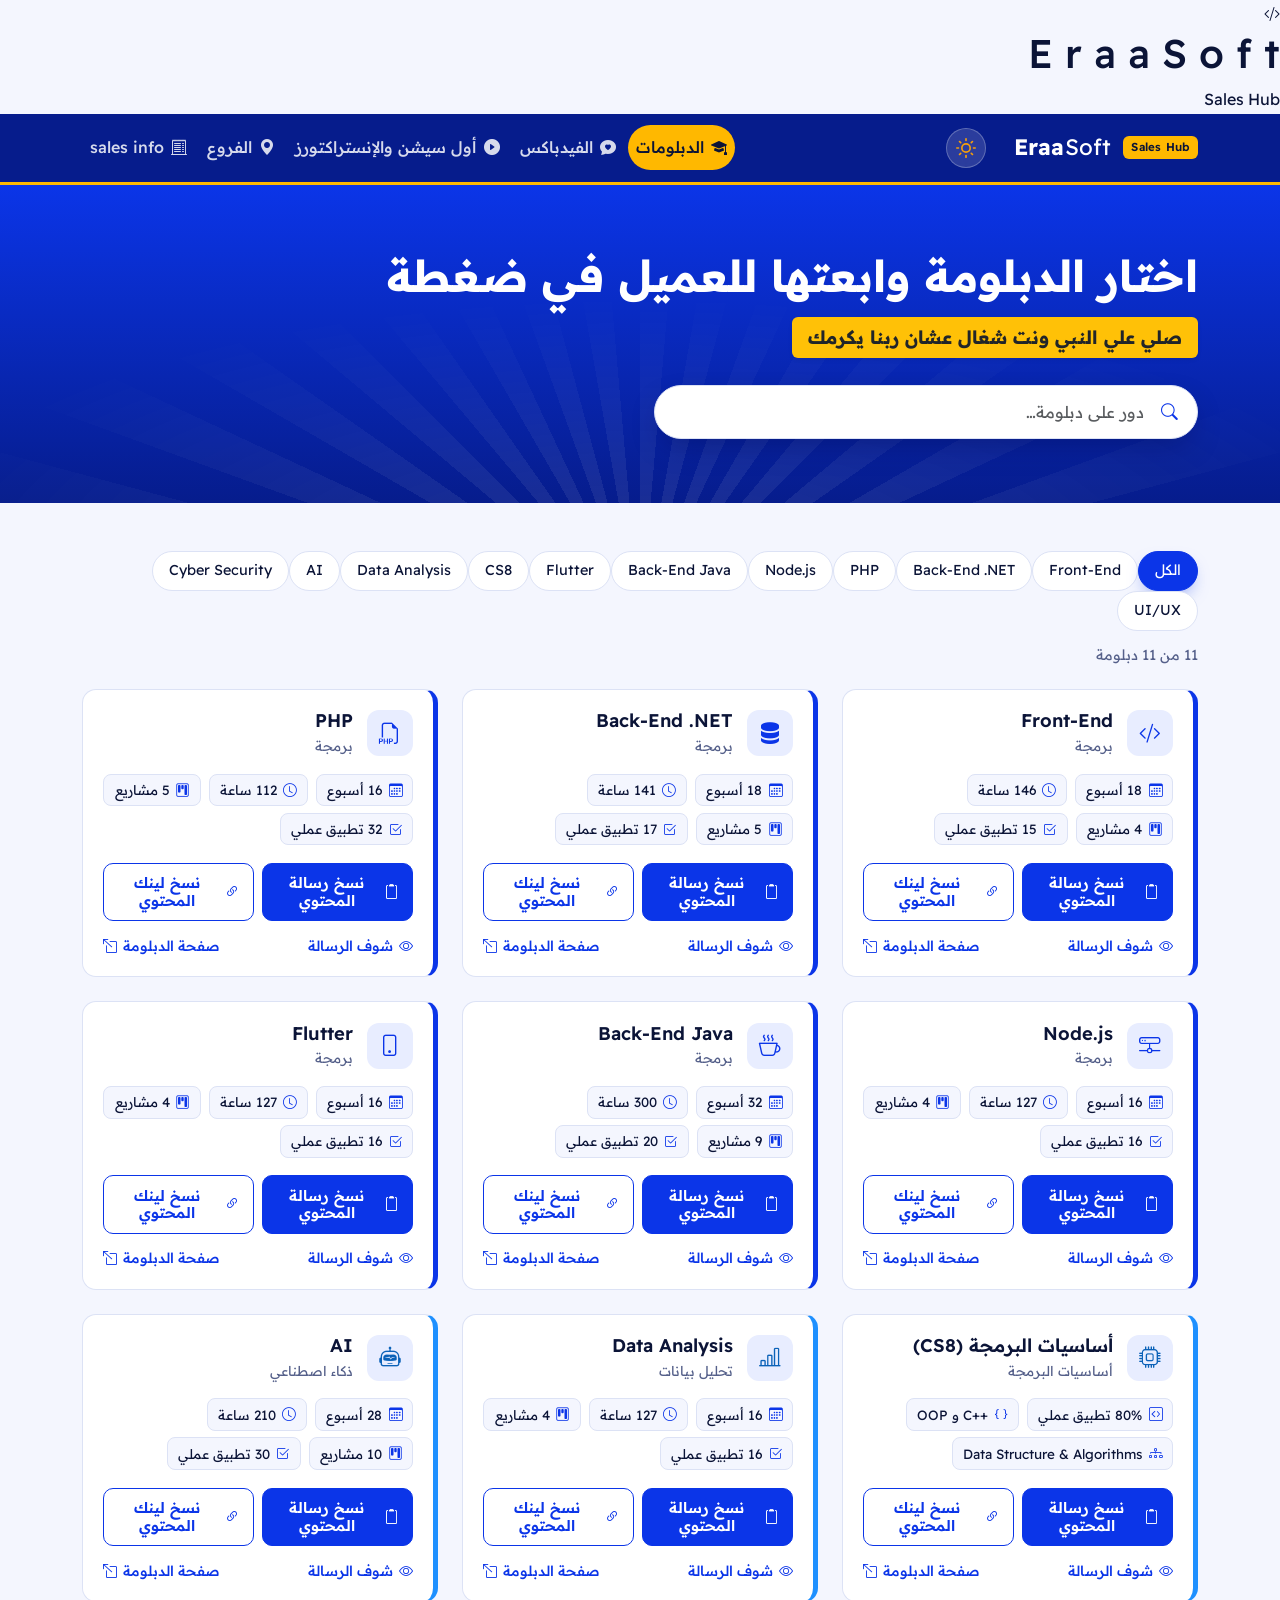
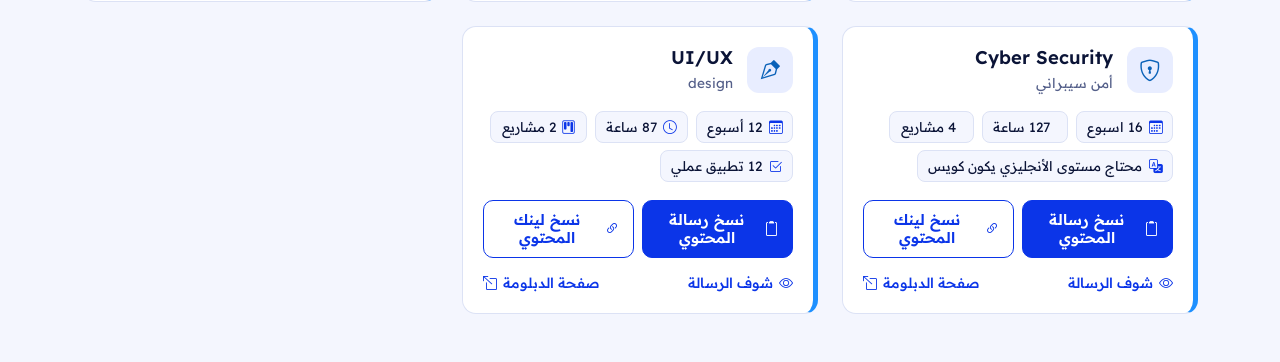
==== commit cc733fa7: "Refactor HTML structure and improve formatting" ====
--- a/index.html
+++ b/index.html
@@ -1,5 +1,6 @@
 <!doctype html>
 <html lang="ar" dir="rtl">
+
 <head>
   <meta charset="utf-8">
   <meta name="viewport" content="width=device-width, initial-scale=1">
@@ -10,16 +11,38 @@
   <link rel="stylesheet" href="assets/vendor/aos.css">
   <link rel="stylesheet" href="assets/fonts/fonts.css">
   <link rel="stylesheet" href="css/style.css">
- 
 </head>
+
 <body data-page="diplomas">
- 
-  <!-- قالب الزرار (سيتم إدراجه تلقائياً بجانب اللوجو داخل الناف بار) -->
+
+  <!-- GSAP Intro / Splash Screen -->
+  <div id="splash">
+    <div class="splash-glow" id="splash-glow"></div>
+    <div class="splash-container">
+      <div class="splash-icon-wrap" id="splash-icon">
+        <i class="bi bi-code-slash"></i>
+      </div>
+      <h1 class="splash-title" id="splash-title">
+        <!-- تقسيم الكلمة لحروف ليتم تحريكها بـ GSAP -->
+        <span class="splash-char">E</span>
+        <span class="splash-char">r</span>
+        <span class="splash-char">a</span>
+        <span class="splash-char">a</span>
+        <span class="splash-char">S</span>
+        <span class="splash-char">o</span>
+        <span class="splash-char">f</span>
+        <span class="splash-char">t</span>
+      </h1>
+      <div class="splash-sub" id="splash-sub">Sales Hub</div>
+    </div>
+  </div>
+
+  <!-- قالب الزرار -->
   <template id="theme-toggle-template">
     <button id="theme-toggle" class="theme-toggle" aria-label="تغيير الوضع">
       <span class="toggle-icon">
-        <!-- أيقونة الشمس (Light Mode) -->
-        <svg class="sun-icon" xmlns="http://www.w3.org/2000/svg" viewBox="0 0 24 24" fill="none" stroke="currentColor" stroke-width="2" stroke-linecap="round" stroke-linejoin="round">
+        <svg class="sun-icon" xmlns="http://www.w3.org/2000/svg" viewBox="0 0 24 24" fill="none" stroke="currentColor"
+          stroke-width="2" stroke-linecap="round" stroke-linejoin="round">
           <circle cx="12" cy="12" r="5"></circle>
           <line x1="12" y1="1" x2="12" y2="3"></line>
           <line x1="12" y1="21" x2="12" y2="23"></line>
@@ -30,8 +53,8 @@
           <line x1="4.22" y1="19.78" x2="5.64" y2="18.36"></line>
           <line x1="18.36" y1="5.64" x2="19.78" y2="4.22"></line>
         </svg>
-        <!-- أيقونة القمر (Dark Mode) -->
-        <svg class="moon-icon" xmlns="http://www.w3.org/2000/svg" viewBox="0 0 24 24" fill="none" stroke="currentColor" stroke-width="2" stroke-linecap="round" stroke-linejoin="round">
+        <svg class="moon-icon" xmlns="http://www.w3.org/2000/svg" viewBox="0 0 24 24" fill="none" stroke="currentColor"
+          stroke-width="2" stroke-linecap="round" stroke-linejoin="round">
           <path d="M21 12.79A9 9 0 1 1 11.21 3 7 7 0 0 0 21 12.79z"></path>
         </svg>
       </span>
@@ -43,15 +66,15 @@
   <header class="eh-hero on-dark">
     <div class="container">
       <h1 class="animate__animated animate__fadeInUp">اختار الدبلومة وابعتها للعميل في ضغطة</h1>
-<p class="lead animate__animated animate__fadeInUp" style="animation-delay:.12s">
-  <span class="bg-warning text-dark fw-bold px-3 py-1 rounded shadow-sm d-inline-block">
-    صلي علي النبي ونت شغال عشان ربنا يكرمك
-  </span>
-</p>
+      <p class="lead animate__animated animate__fadeInUp" style="animation-delay:.12s">
+        <span class="bg-warning text-dark fw-bold px-3 py-1 rounded shadow-sm d-inline-block">
+          صلي علي النبي ونت شغال عشان ربنا يكرمك
+        </span>
+      </p>
       <div class="search-wrap animate__animated animate__fadeInUp" style="animation-delay:.24s">
         <i class="bi bi-search" aria-hidden="true"></i>
-        <input id="dipSearch" type="search" class="form-control" autocomplete="off"
-               placeholder="دور على دبلومة…    " aria-label="بحث عن دبلومة">
+        <input id="dipSearch" type="search" class="form-control" autocomplete="off" placeholder="دور على دبلومة…"
+          aria-label="بحث عن دبلومة">
       </div>
     </div>
   </header>
@@ -63,7 +86,8 @@
     </div>
 
     <div class="row g-3 g-lg-4" id="dipGrid">
-      <div class="load-note" style="padding:16px;border:1px dashed #999;border-radius:10px;background:#fff;color:#444;line-height:1.9"></div>
+      <div class="load-note"
+        style="padding:16px;border:1px dashed #999;border-radius:10px;background:#fff;color:#444;line-height:1.9"></div>
     </div>
 
     <div class="empty" id="emptyState" hidden>
@@ -71,7 +95,7 @@
       <h2>مفيش دبلومة بالاسم ده</h2>
       <p>جرّب كلمة تانية أو اختار "الكل".</p>
     </div>
-  </main> 
+  </main>
 
   <!-- معاينة الرسالة -->
   <div class="modal fade" id="msgModal" tabindex="-1" aria-labelledby="msgModalTitle" aria-hidden="true">
@@ -85,28 +109,34 @@
           <div class="msg-box" id="msgBox"></div>
         </div>
         <div class="modal-footer justify-content-start gap-2">
-          <button type="button" class="btn-eh" id="msgCopy"><i class="bi bi-clipboard2"></i><span>نسخ الرسالة كامله</span></button>
-          <button type="button" class="btn-eh btn-eh--ghost" id="msgCopyLink"><i class="bi bi-link-45deg"></i><span>نسخ لينك المحتوي</span></button>
+          <button type="button" class="btn-eh" id="msgCopy"><i class="bi bi-clipboard2"></i><span>نسخ الرسالة
+              كامله</span></button>
+          <button type="button" class="btn-eh btn-eh--ghost" id="msgCopyLink"><i class="bi bi-link-45deg"></i><span>نسخ
+              لينك المحتوي</span></button>
         </div>
       </div>
     </div>
-  </div>
+    </main>
 
-  <!-- زرار العودة للأعلى -->
-<button id="backToTop" class="back-to-top" type="button" aria-label="العودة للأعلى" title="العودة للأعلى">
-  <svg xmlns="http://www.w3.org/2000/svg" width="24" height="24" viewBox="0 0 24 24" fill="none" stroke="currentColor" stroke-width="2.5" stroke-linecap="round" stroke-linejoin="round">
-    <path d="m18 15-6-6-6 6"/>
-  </svg>
-</button>
+    <!-- زرار العودة للأعلى -->
+    <button id="backToTop" class="back-to-top" type="button" aria-label="العودة للأعلى" title="العودة للأعلى">
+      <svg xmlns="http://www.w3.org/2000/svg" width="24" height="24" viewBox="0 0 24 24" fill="none"
+        stroke="currentColor" stroke-width="2.5" stroke-linecap="round" stroke-linejoin="round">
+        <path d="m18 15-6-6-6 6" />
+      </svg>
+    </button>
 
-  <div id="site-footer"></div>
+    <div id="site-footer"></div>
 
-  <script src="assets/vendor/bootstrap.bundle.min.js"></script>
-  <script src="assets/vendor/aos.js"></script>
-  <script src="js/data.js"></script>
-  <script src="js/layout.js"></script>
-  <script src="js/diplomas.js"></script>
-  <script src="js/sales info.js"></script>
+    <!-- مكتبة GSAP للأنيميشن -->
+    <script src="https://cdnjs.cloudflare.com/ajax/libs/gsap/3.12.5/gsap.min.js"></script>
+
+    <script src="assets/vendor/bootstrap.bundle.min.js"></script>
+    <script src="assets/vendor/aos.js"></script>
+    <script src="js/data.js"></script>
+    <script src="js/layout.js"></script>
+    <script src="js/diplomas.js"></script>
+    <script src="js/sales info.js"></script>
 
 </body>
 </html>
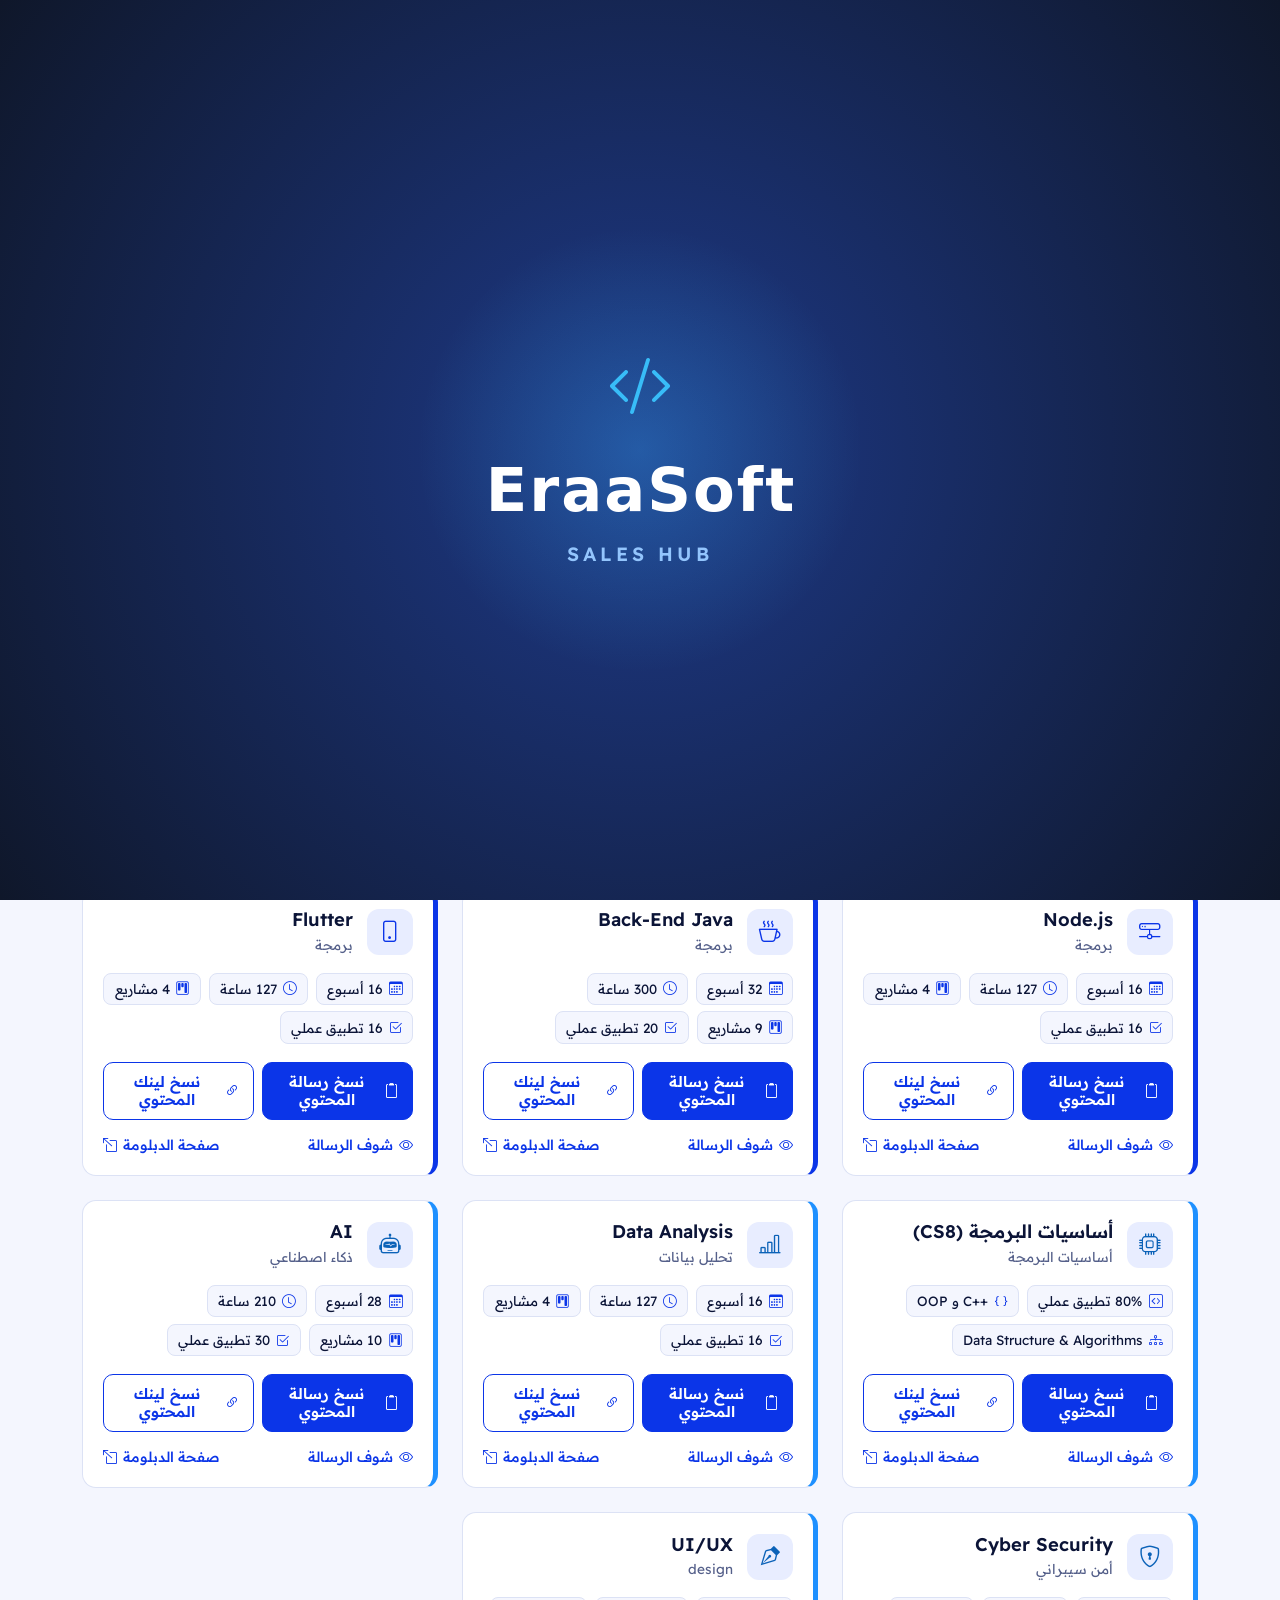
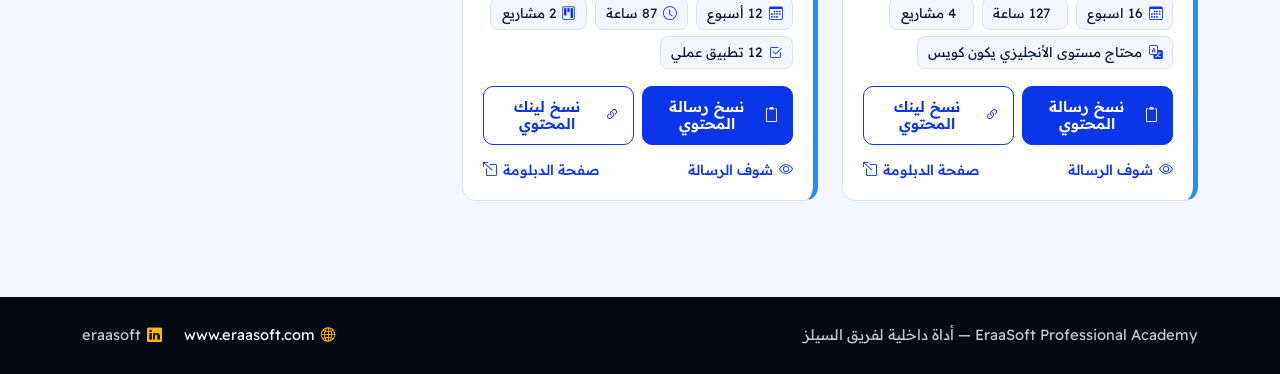
==== commit be5173f7: "Update index.html" ====
--- a/index.html
+++ b/index.html
@@ -11,6 +11,16 @@
   <link rel="stylesheet" href="assets/vendor/aos.css">
   <link rel="stylesheet" href="assets/fonts/fonts.css">
   <link rel="stylesheet" href="css/style.css">
+
+  <script>
+    // تفعيل الـ Dark Mode تلقائياً لو العميل كان اختاره قبل كده
+    (function() {
+      const savedTheme = localStorage.getItem('theme');
+      if (savedTheme === 'dark' || (!savedTheme && window.matchMedia('(prefers-color-scheme: dark)').matches)) {
+        document.documentElement.setAttribute('data-theme', 'dark');
+      }
+    })();
+  </script>
 </head>
 
 <body data-page="diplomas">
@@ -23,7 +33,6 @@
         <i class="bi bi-code-slash"></i>
       </div>
       <h1 class="splash-title" id="splash-title">
-        <!-- تقسيم الكلمة لحروف ليتم تحريكها بـ GSAP -->
         <span class="splash-char">E</span>
         <span class="splash-char">r</span>
         <span class="splash-char">a</span>
@@ -36,30 +45,6 @@
       <div class="splash-sub" id="splash-sub">Sales Hub</div>
     </div>
   </div>
-
-  <!-- قالب الزرار -->
-  <template id="theme-toggle-template">
-    <button id="theme-toggle" class="theme-toggle" aria-label="تغيير الوضع">
-      <span class="toggle-icon">
-        <svg class="sun-icon" xmlns="http://www.w3.org/2000/svg" viewBox="0 0 24 24" fill="none" stroke="currentColor"
-          stroke-width="2" stroke-linecap="round" stroke-linejoin="round">
-          <circle cx="12" cy="12" r="5"></circle>
-          <line x1="12" y1="1" x2="12" y2="3"></line>
-          <line x1="12" y1="21" x2="12" y2="23"></line>
-          <line x1="4.22" y1="4.22" x2="5.64" y2="5.64"></line>
-          <line x1="18.36" y1="18.36" x2="19.78" y2="19.78"></line>
-          <line x1="1" y1="12" x2="3" y2="12"></line>
-          <line x1="21" y1="12" x2="23" y2="12"></line>
-          <line x1="4.22" y1="19.78" x2="5.64" y2="18.36"></line>
-          <line x1="18.36" y1="5.64" x2="19.78" y2="4.22"></line>
-        </svg>
-        <svg class="moon-icon" xmlns="http://www.w3.org/2000/svg" viewBox="0 0 24 24" fill="none" stroke="currentColor"
-          stroke-width="2" stroke-linecap="round" stroke-linejoin="round">
-          <path d="M21 12.79A9 9 0 1 1 11.21 3 7 7 0 0 0 21 12.79z"></path>
-        </svg>
-      </span>
-    </button>
-  </template>
 
   <div id="site-nav"></div>
 
@@ -109,34 +94,32 @@
           <div class="msg-box" id="msgBox"></div>
         </div>
         <div class="modal-footer justify-content-start gap-2">
-          <button type="button" class="btn-eh" id="msgCopy"><i class="bi bi-clipboard2"></i><span>نسخ الرسالة
-              كامله</span></button>
-          <button type="button" class="btn-eh btn-eh--ghost" id="msgCopyLink"><i class="bi bi-link-45deg"></i><span>نسخ
-              لينك المحتوي</span></button>
+          <button type="button" class="btn-eh" id="msgCopy"><i class="bi bi-clipboard2"></i><span>نسخ الرسالة كامله</span></button>
+          <button type="button" class="btn-eh btn-eh--ghost" id="msgCopyLink"><i class="bi bi-link-45deg"></i><span>نسخ لينك المحتوي</span></button>
         </div>
       </div>
     </div>
-    </main>
+  </div>
 
-    <!-- زرار العودة للأعلى -->
-    <button id="backToTop" class="back-to-top" type="button" aria-label="العودة للأعلى" title="العودة للأعلى">
-      <svg xmlns="http://www.w3.org/2000/svg" width="24" height="24" viewBox="0 0 24 24" fill="none"
-        stroke="currentColor" stroke-width="2.5" stroke-linecap="round" stroke-linejoin="round">
-        <path d="m18 15-6-6-6 6" />
-      </svg>
-    </button>
+  <!-- زرار العودة للأعلى -->
+  <button id="backToTop" class="back-to-top" type="button" aria-label="العودة للأعلى" title="العودة للأعلى">
+    <svg xmlns="http://www.w3.org/2000/svg" width="24" height="24" viewBox="0 0 24 24" fill="none" stroke="currentColor" stroke-width="2.5" stroke-linecap="round" stroke-linejoin="round">
+      <path d="m18 15-6-6-6 6"/>
+    </svg>
+  </button>
 
-    <div id="site-footer"></div>
+  <div id="site-footer"></div>
 
-    <!-- مكتبة GSAP للأنيميشن -->
-    <script src="https://cdnjs.cloudflare.com/ajax/libs/gsap/3.12.5/gsap.min.js"></script>
+  <!-- المكتبات الخارجيّة -->
+  <script src="https://cdnjs.cloudflare.com/ajax/libs/gsap/3.12.5/gsap.min.js"></script>
+  <script src="assets/vendor/bootstrap.bundle.min.js"></script>
+  <script src="assets/vendor/aos.js"></script>
 
-    <script src="assets/vendor/bootstrap.bundle.min.js"></script>
-    <script src="assets/vendor/aos.js"></script>
-    <script src="js/data.js"></script>
-    <script src="js/layout.js"></script>
-    <script src="js/diplomas.js"></script>
-    <script src="js/sales info.js"></script>
+  <!-- ملفات المشروع -->
+  <script src="js/data.js"></script>
+  <script src="js/layout.js"></script>
+  <script src="js/diplomas.js"></script>
+  <script src="js/sales info.js"></script>
 
 </body>
 </html>
--- a/css/style.css
+++ b/css/style.css
@@ -1 +1 @@
-:root{--brand:#0B35E8;--brand-deep:#061C8C;--brand-tint:#E8EDFF;--ink:#0B1437;--muted:#55608A;--paper:#F4F6FE;--card:#FFFFFF;--line:#DCE2F5;--gold:#FFB800;--gold-hover:#FFC933;--ease:cubic-bezier(.22,.61,.36,1);--ease-spring:cubic-bezier(.34,1.56,.64,1);--t-fast:.18s;--t:.3s;--t-slow:.5s;--radius:14px;--radius-lg:16px;--radius-pill:999px}[data-theme="dark"]{--paper:#0b0f19;--card:#151d2a;--line:#233147;--ink:#f8fafc;--muted:#94a3b8;--brand-tint:#1e2a3e}*,*::before,*::after{box-sizing:border-box}html{scroll-behavior:smooth}body{font-family:'Readex Pro','Segoe UI',Tahoma,Arial,sans-serif;background:var(--paper);color:var(--ink);line-height:1.8;font-size:1rem;-webkit-font-smoothing:antialiased;transition:background-color var(--t) var(--ease),color var(--t) var(--ease)}button{font-family:inherit}a{color:var(--brand);transition:color var(--t-fast) var(--ease)}:focus-visible{outline:3px solid var(--brand);outline-offset:2px}.on-dark :focus-visible{outline-color:var(--gold)}@keyframes eh-rise{from{opacity:0;transform:translateY(16px) scale(.98)}to{opacity:1;transform:none}}@keyframes eh-pulse{0%{transform:scale(1);opacity:.55}100%{transform:scale(1.75);opacity:0}}.eh-nav{background:var(--brand-deep);border-bottom:3px solid var(--gold);padding-block:.55rem}.eh-brand{display:inline-flex;align-items:baseline;font-size:1.4rem;color:#fff;text-decoration:none;direction:ltr;letter-spacing:.2px;transition:opacity var(--t) var(--ease),transform var(--t) var(--ease)}.eh-brand:hover{color:#fff;opacity:.9;transform:translateY(-1px)}.eh-brand-mark{font-weight:700}.eh-brand-soft{font-weight:400}.eh-brand-tag{margin-left:.7rem;align-self:center;font-size:.72rem;font-weight:600;background:var(--gold);color:#0B1437;padding:.05rem .55rem;border-radius:6px}.eh-nav .nav-link{position:relative;color:rgba(255,255,255,.84);font-weight:500;display:flex;align-items:center;gap:.45rem;padding:.5rem .95rem;border-radius:var(--radius-pill);transition:background var(--t) var(--ease),color var(--t) var(--ease),transform var(--t) var(--ease)}.eh-nav .nav-link:hover{color:#fff;background:rgba(255,255,255,.12);transform:translateY(-2px)}.eh-nav .nav-link.active{color:#0B1437;background:var(--gold)}.eh-nav .navbar-toggler{border-color:rgba(255,255,255,.4);transition:background var(--t) var(--ease),transform var(--t) var(--ease)}.eh-nav .navbar-toggler:hover{background:rgba(255,255,255,.1)}.theme-toggle{background:rgba(255,255,255,.15);backdrop-filter:blur(8px);-webkit-backdrop-filter:blur(8px);border:1px solid rgba(255,255,255,.25);border-radius:50%;width:40px;height:40px;cursor:pointer;display:inline-flex;align-items:center;justify-content:center;position:relative;margin-right:12px;flex-shrink:0;transition:transform var(--t) var(--ease-spring),background var(--t) var(--ease)}.theme-toggle:hover{transform:scale(1.08);background:rgba(255,255,255,.25)}.toggle-icon{width:20px;height:20px;position:relative;display:flex;align-items:center;justify-content:center}.sun-icon,.moon-icon{position:absolute;width:100%;height:100%;transition:transform .5s cubic-bezier(.68,-.55,.27,1.55),opacity .4s ease}.sun-icon{color:#f59e0b;stroke:#f59e0b}.moon-icon{color:#38bdf8;stroke:#38bdf8;opacity:0;transform:rotate(-90deg) scale(.5)}[data-theme="dark"] .sun-icon{opacity:0;transform:rotate(90deg) scale(.5)}[data-theme="dark"] .moon-icon{opacity:1;transform:rotate(0) scale(1)}.eh-hero{position:relative;isolation:isolate;overflow:hidden;color:#fff;padding:clamp(2.2rem,5vw,3.8rem) 0 clamp(2.6rem,5vw,4.2rem);background:linear-gradient(180deg,var(--brand) 0%,var(--brand-deep) 100%)}.eh-hero::before{content:"";position:absolute;inset:0;z-index:-1;background:repeating-conic-gradient(at 50% 138%,rgba(255,255,255,.085) 0deg 5deg,transparent 5deg 10deg);-webkit-mask-image:radial-gradient(ellipse 85% 120% at 50% 118%,#000 10%,transparent 72%);mask-image:radial-gradient(ellipse 85% 120% at 50% 118%,#000 10%,transparent 72%)}.eh-hero h1{font-weight:700;line-height:1.4;margin:0 0 .6rem;font-size:clamp(1.7rem,4.2vw,2.75rem);max-width:20em}.eh-hero .lead{color:rgba(255,255,255,.86);font-size:clamp(1rem,1.6vw,1.15rem);max-width:36rem;margin:0;font-weight:400}.eh-hero--sm{padding:clamp(1.8rem,4vw,2.8rem) 0 clamp(2rem,4vw,3rem)}.eh-hero--sm h1{font-size:clamp(1.5rem,3.4vw,2.2rem)}.search-wrap{position:relative;max-width:34rem;margin-top:1.7rem}.search-wrap .form-control{height:3.4rem;border-radius:var(--radius-pill);border:1px solid var(--line);padding-inline-start:3.3rem;padding-inline-end:1.4rem;font-size:1.02rem;font-family:inherit;background:var(--card);color:var(--ink);box-shadow:0 12px 30px -8px rgba(3,10,60,.35);transition:box-shadow var(--t) var(--ease),transform var(--t) var(--ease),background var(--t) var(--ease)}.search-wrap .form-control:focus{box-shadow:0 0 0 4px var(--gold),0 16px 36px -8px rgba(3,10,60,.4);transform:translateY(-1px)}.search-wrap .bi-search{position:absolute;inset-inline-start:1.25rem;top:50%;transform:translateY(-50%);color:var(--brand);font-size:1.05rem;pointer-events:none}.toolbar{display:flex;flex-wrap:wrap;align-items:center;justify-content:space-between;gap:.75rem 1rem;margin-bottom:1.25rem}.result-count{color:var(--muted);font-size:.9rem}.chip{border:1px solid var(--line);background:var(--card);color:var(--ink);border-radius:50rem;padding:6px 16px;font-size:.9rem;cursor:pointer;transition:background var(--t) var(--ease),color var(--t) var(--ease),border-color var(--t) var(--ease),transform var(--t) var(--ease-spring),box-shadow var(--t) var(--ease)}.chip:hover{border-color:var(--brand);color:var(--brand);transform:translateY(-2px);box-shadow:0 8px 18px -10px rgba(11,53,232,.5)}.chip:active{transform:scale(.96)}.chip.active,.chip[aria-pressed="true"]{background:var(--brand);border-color:var(--brand);color:#fff;box-shadow:0 8px 18px -8px rgba(11,53,232,.6)}.chip .n{margin-inline-start:.45rem;font-size:.78rem;opacity:.7}.btn-eh{display:inline-flex;align-items:center;justify-content:center;gap:.45rem;border:1.5px solid var(--brand);background:var(--brand);color:#fff;font-family:inherit;font-size:.93rem;font-weight:600;line-height:1.2;padding:.65rem .8rem;border-radius:10px;cursor:pointer;text-decoration:none;transition:background var(--t) var(--ease),color var(--t) var(--ease),border-color var(--t) var(--ease),transform var(--t) var(--ease-spring),box-shadow var(--t) var(--ease)}.btn-eh:hover{background:var(--brand-deep);border-color:var(--brand-deep);color:#fff;transform:translateY(-2px);box-shadow:0 10px 20px -10px rgba(11,53,232,.65)}.btn-eh:active{transform:scale(.97);box-shadow:none}.btn-eh--ghost{background:var(--card);color:var(--brand);border-color:var(--brand)}.btn-eh--ghost:hover{background:var(--brand-tint);border-color:var(--brand);color:var(--brand)}.btn-eh--sm{padding:.45rem .6rem;font-size:.82rem;border-radius:8px}.btn-eh--li{border-color:#0A66C2;background:#0A66C2}.btn-eh--li:hover{background:#084d94;border-color:#084d94}.btn-eh.is-copied,.btn-eh.is-copied:hover,.btn-icon.is-copied,.btn-icon.is-copied:hover{background:var(--gold);border-color:var(--gold);color:#0B1437}.btn-eh.is-disabled{background:var(--paper);border-color:var(--line);color:var(--muted);pointer-events:none;cursor:default}.btn-icon{flex:none;width:2.6rem;display:inline-grid;place-items:center;border:1.5px solid var(--line);background:var(--card);color:var(--brand);border-radius:10px;cursor:pointer;font-size:1.05rem;transition:background var(--t) var(--ease),border-color var(--t) var(--ease),transform var(--t) var(--ease-spring)}.btn-icon:hover{background:var(--brand-tint);border-color:var(--brand);transform:translateY(-2px)}.btn-icon:active{transform:scale(.94)}.btn-icon[disabled]{color:var(--muted);background:var(--paper);cursor:default;pointer-events:none;opacity:.55}.link-quiet{background:none;border:0;padding:0;font-family:inherit;color:var(--brand);font-size:.88rem;font-weight:500;cursor:pointer;text-decoration:none;display:inline-flex;align-items:center;gap:.35rem;transition:color var(--t-fast) var(--ease),gap var(--t) var(--ease)}.link-quiet:hover{color:var(--brand-deep);text-decoration:underline;text-underline-offset:3px;gap:.55rem}.link-quiet.is-copied{color:#8A5F00;font-weight:600}[data-theme="dark"] .link-quiet{color:#60a5fa}.dip-card{--cat:#0B35E8;--cat-ink:#0B35E8;height:100%;display:flex;flex-direction:column;background:var(--card);border:1px solid var(--line);border-inline-start:5px solid var(--cat);border-radius:var(--radius);padding:1.15rem 1.25rem 1.05rem;transition:transform var(--t) var(--ease),box-shadow var(--t) var(--ease),border-color var(--t) var(--ease),background var(--t) var(--ease)}.dip-card:hover{transform:translateY(-5px);box-shadow:0 20px 34px -18px rgba(11,53,232,.45)}.dip-card.is-main{border-color:#F3D48A;box-shadow:0 10px 26px -16px rgba(255,184,0,.7)}.dip-head{display:flex;align-items:center;gap:.85rem;margin-bottom:.95rem}.dip-icon{flex:none;width:46px;height:46px;border-radius:12px;display:grid;place-items:center;font-size:1.35rem;color:var(--cat-ink);background:var(--brand-tint);transition:transform var(--t) var(--ease-spring),background var(--t) var(--ease)}.dip-card:hover .dip-icon{transform:scale(1.1) rotate(-6deg)}.dip-name{font-size:1.15rem;font-weight:600;line-height:1.4;margin:0;color:var(--ink)}.dip-cat{margin:0;color:var(--muted);font-size:.85rem}.facts{list-style:none;padding:0;margin:0 0 1.1rem;display:flex;flex-wrap:wrap;gap:.4rem .5rem}.facts li{display:inline-flex;align-items:center;gap:.4rem;background:var(--paper);color:var(--ink);border:1px solid var(--line);border-radius:8px;padding:.2rem .65rem;font-size:.84rem;transition:background var(--t) var(--ease),transform var(--t) var(--ease)}.facts li:hover{background:var(--brand-tint);transform:translateY(-1px)}.facts i{color:var(--brand)}[data-theme="dark"] .facts i{color:#60a5fa}.dip-actions{margin-top:auto;display:grid;grid-template-columns:1fr 1fr;gap:.55rem}.dip-foot{display:flex;justify-content:space-between;align-items:center;gap:.5rem;margin-top:.8rem;flex-wrap:wrap}.session-card{transition:transform var(--t) var(--ease),box-shadow var(--t) var(--ease)}.session-card:hover{transform:translateY(-4px);box-shadow:0 8px 24px rgba(0,0,0,.08)!important}.ses-card{--cat:#0B35E8;--cat-ink:#0B35E8;height:100%;display:flex;flex-direction:column;gap:1rem;background:var(--card);border:1px solid var(--line);border-inline-start:5px solid var(--cat);border-radius:var(--radius);padding:1.15rem 1.25rem;transition:transform var(--t) var(--ease),box-shadow var(--t) var(--ease)}.ses-card:hover{transform:translateY(-4px);box-shadow:0 18px 32px -18px rgba(11,53,232,.4)}.ses-instr{display:flex;align-items:center;gap:.8rem;padding:.7rem .8rem;background:var(--paper);border-radius:12px;transition:background var(--t) var(--ease)}.ses-card:hover .ses-instr{background:var(--brand-tint)}.avatar{flex:none;width:44px;height:44px;border-radius:50%;overflow:hidden;display:grid;place-items:center;font-weight:700;font-size:1rem;background:var(--brand-tint);color:var(--brand);transition:transform var(--t) var(--ease-spring)}.ses-card:hover .avatar{transform:scale(1.08)}.avatar img{width:100%;height:100%;object-fit:cover}.avatar-ph{width:40px;height:40px;display:inline-flex;align-items:center;justify-content:center;background:#e9ecef;color:#6c757d;font-size:1.2rem}.ses-instr-name{margin:0;font-weight:600;line-height:1.4;color:var(--ink)}.ses-instr-name.is-empty{color:var(--muted);font-weight:500}.ses-instr-role{margin:0;color:var(--muted);font-size:.82rem}.link-row{display:flex;gap:.5rem}.link-row .btn-eh{flex:1}.empty{text-align:center;padding:3rem 1rem;color:var(--muted);border:1.5px dashed var(--line);border-radius:var(--radius-lg);background:var(--card);animation:eh-rise var(--t-slow) var(--ease) backwards}.empty i{font-size:2.2rem;color:var(--brand);display:block;margin-bottom:.4rem}.empty h2{font-size:1.15rem;color:var(--ink);font-weight:600;margin-bottom:.25rem}.empty p{margin:0}.modal-content{background-color:var(--card);color:var(--ink);border:1px solid var(--line);border-radius:var(--radius-lg)}.modal-title{font-weight:600;font-size:1.1rem}.modal-backdrop{transition:opacity var(--t) var(--ease)!important}.modal-backdrop.show{-webkit-backdrop-filter:blur(4px);backdrop-filter:blur(4px)}.modal.fade .modal-dialog{transform:translateY(24px) scale(.96);opacity:0;transition:transform .4s var(--ease-spring),opacity var(--t) var(--ease)!important}.modal.show .modal-dialog{transform:none;opacity:1}[data-theme="dark"] .btn-close{filter:invert(1) brightness(200%)}.msg-box{white-space:pre-wrap;background:var(--paper);color:var(--ink);border:1px solid var(--line);border-radius:12px;padding:1rem 1.1rem;max-height:52vh;overflow:auto;font-size:.96rem;line-height:1.9;text-align:start;unicode-bidi:plaintext}.lb .modal-content{background:#040C3A;color:#fff;border-radius:0;height:100%}.lb.modal.fade .modal-dialog{transform:scale(1.04);opacity:0}.lb.modal.show .modal-dialog{transform:none;opacity:1}.lb-bar{display:flex;align-items:center;justify-content:space-between;gap:1rem;padding:.7rem 1rem}.lb-title{display:flex;align-items:center;gap:.75rem;font-weight:600}.lb-tag{background:var(--gold);color:var(--ink);font-size:.8rem;padding:.05rem .7rem;border-radius:var(--radius-pill)}.lb-count{color:rgba(255,255,255,.75);font-weight:400;font-size:.9rem}.lb-tools{display:flex;gap:.5rem}.lb-btn{display:inline-flex;align-items:center;gap:.4rem;border:0;text-decoration:none;background:rgba(255,255,255,.14);color:#fff;border-radius:10px;padding:.45rem .9rem;font-size:.9rem;font-weight:500;cursor:pointer;transition:background var(--t) var(--ease),transform var(--t) var(--ease-spring),color var(--t) var(--ease)}.lb-btn:hover{background:rgba(255,255,255,.26);color:#fff;transform:translateY(-2px)}.lb-btn:active{transform:scale(.96)}.lb-btn--gold{background:var(--gold);color:var(--ink)}.lb-btn--gold:hover{background:var(--gold-hover);color:var(--ink)}.lb-stage{flex:1;min-height:0;position:relative;display:flex;align-items:center;justify-content:center;padding:0 4rem 1rem}.lb-img{max-width:100%;max-height:calc(100vh - 110px);object-fit:contain;border-radius:10px;user-select:none;animation:eh-rise .45s var(--ease) backwards}.lb-nav{position:absolute;top:50%;transform:translateY(-50%);width:46px;height:46px;border-radius:50%;border:0;background:rgba(255,255,255,.16);color:#fff;font-size:1.2rem;display:grid;place-items:center;cursor:pointer;transition:background var(--t) var(--ease),transform var(--t) var(--ease-spring)}.lb-nav:hover{background:rgba(255,255,255,.3);transform:translateY(-50%) scale(1.12)}.lb-nav:active{transform:translateY(-50%) scale(.94)}.lb-nav.prev{right:.9rem}.lb-nav.next{left:.9rem}.vm .modal-dialog{max-width:none!important;width:auto!important;justify-content:center;margin:.75rem auto}.vm.modal.fade .modal-dialog{transform:translateY(30px) scale(.9);opacity:0}.vm.modal.show .modal-dialog{transform:none;opacity:1}.vm .modal-content{background:#000;color:#fff;border-radius:var(--radius);overflow:hidden;width:fit-content!important;min-width:min(340px,96vw);max-width:96vw!important;margin-inline:auto;box-shadow:0 30px 70px -20px rgba(0,0,0,.7)}.vm .modal-header{padding:.6rem 1rem}.vm .modal-title{font-size:1rem;font-weight:600;max-width:70vw;overflow:hidden;text-overflow:ellipsis;white-space:nowrap}.vm .btn-close{transition:transform var(--t) var(--ease-spring),opacity var(--t) var(--ease)}.vm .btn-close:hover{transform:rotate(90deg) scale(1.1)}.vm-frame{--side:min(92vw,calc(100vh - 140px),640px);width:var(--side)!important;height:var(--side)!important;aspect-ratio:1/1;margin-inline:auto;background:#000}.vm-frame iframe,.vm-frame video{width:100%;height:100%;border:0;display:block;object-fit:contain;background:#000;animation:eh-rise .5s var(--ease) .15s backwards}.eh-toast{background:var(--card);color:var(--ink);border:1px solid var(--line);border-radius:12px;box-shadow:0 14px 34px -10px rgba(3,10,60,.6)}.eh-toast .bi{color:var(--gold);font-size:1.15rem}.shot,.vid{animation:eh-rise var(--t-slow) var(--ease) backwards}#grid>*:nth-child(1) .shot,#grid>*:nth-child(1) .vid{animation-delay:0s}#grid>*:nth-child(2) .shot,#grid>*:nth-child(2) .vid{animation-delay:.05s}#grid>*:nth-child(3) .shot,#grid>*:nth-child(3) .vid{animation-delay:.1s}#grid>*:nth-child(4) .shot,#grid>*:nth-child(4) .vid{animation-delay:.15s}#grid>*:nth-child(5) .shot,#grid>*:nth-child(5) .vid{animation-delay:.2s}#grid>*:nth-child(6) .shot,#grid>*:nth-child(6) .vid{animation-delay:.25s}#grid>*:nth-child(7) .shot,#grid>*:nth-child(7) .vid{animation-delay:.3s}#grid>*:nth-child(8) .shot,#grid>*:nth-child(8) .vid{animation-delay:.35s}#grid>*:nth-child(n+9) .shot,#grid>*:nth-child(n+9) .vid{animation-delay:.4s}.shot{position:relative;display:block;width:100%;aspect-ratio:1/1;padding:0;border:1px solid var(--line);border-radius:var(--radius);overflow:hidden;background:var(--brand-tint);cursor:zoom-in;transition:transform var(--t) var(--ease),box-shadow var(--t) var(--ease),border-color var(--t) var(--ease)}.shot:hover{transform:translateY(-4px);border-color:var(--brand);box-shadow:0 18px 30px -16px rgba(11,53,232,.5)}.shot img{width:100%;height:100%;object-fit:cover;display:block;transition:transform .6s var(--ease)}.shot:hover img{transform:scale(1.07)}.shot-zoom{position:absolute;inset:0;display:grid;place-items:center;background:rgba(6,28,140,.5);color:#fff;font-size:1.9rem;opacity:0;transition:opacity var(--t) var(--ease)}.shot-zoom i{transform:scale(.6);transition:transform var(--t) var(--ease-spring)}.shot:hover .shot-zoom,.shot:focus-visible .shot-zoom{opacity:1}.shot:hover .shot-zoom i,.shot:focus-visible .shot-zoom i{transform:scale(1)}.shot-tag{position:absolute;inset-inline-start:.6rem;bottom:.6rem;background:var(--gold);color:var(--ink);font-size:.78rem;font-weight:600;padding:.05rem .65rem;border-radius:var(--radius-pill);transition:transform var(--t) var(--ease-spring)}.shot:hover .shot-tag{transform:translateY(-3px)}.vid{display:block;width:100%;text-align:start;padding:0;background:var(--card);border:1px solid var(--line);border-radius:var(--radius);overflow:hidden;cursor:pointer;transition:transform var(--t) var(--ease),box-shadow var(--t) var(--ease),border-color var(--t) var(--ease)}.vid:hover{transform:translateY(-5px);border-color:var(--brand);box-shadow:0 22px 36px -18px rgba(11,53,232,.5)}.vid:active{transform:translateY(-2px) scale(.99)}.vid-thumb{position:relative;aspect-ratio:16/9;display:grid;place-items:center;background:linear-gradient(135deg,var(--brand),var(--brand-deep));overflow:hidden}.vid-thumb img,.vid-thumb .vc-thumb{position:absolute;inset:0;width:100%;height:100%;object-fit:cover;object-position:center 15%;pointer-events:none;z-index:0;transition:transform .7s var(--ease),filter var(--t) var(--ease)}.vid:hover .vid-thumb img,.vid:hover .vid-thumb .vc-thumb{transform:scale(1.03)}.vid-thumb::after{content:"";position:absolute;inset:0;z-index:0;background:linear-gradient(180deg,rgba(6,28,140,0) 40%,rgba(6,28,140,.45) 100%);opacity:0;transition:opacity var(--t) var(--ease);pointer-events:none}.vid:hover .vid-thumb::after{opacity:1}.vid-body{padding:.8rem 1rem 1rem}.vid-title{font-weight:600;font-size:1.25rem;margin:0 0 .15rem;line-height:1.5;transition:color var(--t) var(--ease)}.vid:hover .vid-title{color:var(--brand)}.vid-dip{color:var(--muted);font-size:.85rem;margin:0}.loc-lines{list-style:none;margin:0 0 1.15rem;padding:0;display:grid;gap:.6rem}.loc-lines li{display:flex;gap:.7rem;align-items:flex-start;line-height:1.75}.loc-lines i{flex:none;margin-top:.28rem;color:var(--cat-ink,var(--brand));font-size:1.05rem}.loc-lines .lbl{display:block;color:var(--muted);font-size:.8rem;line-height:1.4}.badge-main{display:inline-block;vertical-align:middle;margin-inline-start:.5rem;background:var(--gold);color:var(--ink);font-size:.72rem;font-weight:700;padding:.05rem .65rem;border-radius:var(--radius-pill);line-height:1.6}.seg{display:inline-flex;gap:4px;background:var(--card);border:1px solid var(--line);border-radius:12px;padding:4px}.seg button{border:0;background:transparent;color:var(--muted);font-weight:600;padding:.45rem 1.1rem;border-radius:9px;display:inline-flex;align-items:center;gap:.45rem;cursor:pointer;transition:background var(--t) var(--ease),color var(--t) var(--ease),transform var(--t) var(--ease-spring),box-shadow var(--t) var(--ease)}.seg button:hover{color:var(--brand);background:var(--brand-tint)}.seg button:active{transform:scale(.96)}.seg button[aria-selected="true"]{background:var(--brand);color:#fff;box-shadow:0 8px 16px -8px rgba(11,53,232,.6)}.seg .count{font-size:.78rem;font-weight:500;background:rgba(11,20,55,.08);border-radius:var(--radius-pill);padding:0 .55rem;transition:background var(--t) var(--ease)}.seg button[aria-selected="true"] .count{background:rgba(255,255,255,.22)}.btn-download{display:inline-flex;align-items:center;gap:6px;padding:6px 14px;font-size:.875rem;font-weight:500;color:#fff;background-color:rgba(255,255,255,.12);border:1px solid rgba(255,255,255,.2);border-radius:8px;text-decoration:none;transition:all .2s ease-in-out}.btn-download:hover{color:#fff;background-color:rgba(255,255,255,.25);border-color:rgba(255,255,255,.4);transform:translateY(-1px)}.btn-download:active{transform:translateY(0)}.eh-footer{background:#060a12;color:rgba(255,255,255,.78);padding:1.6rem 0;margin-top:3rem;font-size:.92rem}.eh-footer .wrap{display:flex;flex-wrap:wrap;justify-content:space-between;align-items:center;gap:.6rem 1.5rem}.eh-footer ul{list-style:none;display:flex;flex-wrap:wrap;gap:.4rem 1.4rem;margin:0;padding:0}.eh-footer a{color:#fff;text-decoration:none;display:inline-block;transition:color var(--t) var(--ease),transform var(--t) var(--ease)}.eh-footer a:hover{color:var(--gold);transform:translateY(-2px)}.eh-footer i{color:var(--gold);margin-inline-end:.35rem}.load-note{padding:1rem 1.25rem;border:1.5px dashed var(--line);border-radius:12px;background:var(--card);color:var(--muted)}.back-to-top{position:fixed;bottom:30px;right:30px;width:48px;height:48px;background-color:#0051ff;color:#fff;border:none;border-radius:50%;box-shadow:0 4px 12px rgba(0,123,255,.35);cursor:pointer;display:flex;align-items:center;justify-content:center;z-index:1000;opacity:0;visibility:hidden;transform:translateY(20px);transition:all .3s cubic-bezier(.4,0,.2,1)}.back-to-top:hover{background-color:#0040ca;transform:translateY(-3px);box-shadow:0 6px 16px rgba(0,68,255,.468)}.back-to-top:active{transform:translateY(0)}.back-to-top.show{opacity:1;visibility:visible;transform:translateY(0)}html:not(.aos-on) [data-aos]{opacity:1!important;transform:none!important;transition:none!important;pointer-events:auto!important}@media (max-width:359.98px){.dip-actions{grid-template-columns:1fr}}@media (max-width:575.98px){.chips{flex-wrap:nowrap;overflow-x:auto;scrollbar-width:none;padding-bottom:.35rem;margin-inline:-.75rem;padding-inline:.75rem}.chips::-webkit-scrollbar{display:none}.chip{flex:none}.lb-stage{padding:0 .5rem 1rem}.lb-nav{width:40px;height:40px}.lb-bar{flex-wrap:wrap}}@media (hover:none){.vid:hover,.shot:hover,.dip-card:hover,.ses-card:hover,.btn-eh:hover,.chip:hover{transform:none}}@media (prefers-reduced-motion:reduce){html{scroll-behavior:auto}*,*::before,*::after{animation:none!important;transition-duration:.01ms!important}[data-aos]{opacity:1!important;transform:none!important;transition:none!important;pointer-events:auto!important}.animate__animated{opacity:1!important}}
+:root{--brand:#0B35E8;--brand-deep:#061C8C;--brand-tint:#E8EDFF;--ink:#0B1437;--muted:#55608A;--paper:#F4F6FE;--card:#FFF;--line:#DCE2F5;--gold:#FFB800;--gold-hover:#FFC933;--ease:cubic-bezier(.22,.61,.36,1);--ease-spring:cubic-bezier(.34,1.56,.64,1);--t-fast:.18s;--t:.3s;--t-slow:.5s;--radius:14px;--radius-lg:16px;--radius-pill:999px}[data-theme=dark]{--paper:#0b0f19;--card:#151d2a;--line:#233147;--ink:#f8fafc;--muted:#94a3b8;--brand-tint:#1e2a3e}*,::before,::after{box-sizing:border-box}html{scroll-behavior:smooth}body{font-family:'Readex Pro','Segoe UI',Tahoma,Arial,sans-serif;background:var(--paper);color:var(--ink);line-height:1.8;font-size:1rem;-webkit-font-smoothing:antialiased;transition:background-color var(--t) var(--ease),color var(--t) var(--ease)}button{font-family:inherit}a{color:var(--brand);transition:color var(--t-fast) var(--ease)}:focus-visible{outline:3px solid var(--brand);outline-offset:2px}.on-dark :focus-visible{outline-color:var(--gold)}@keyframes eh-rise{from{opacity:0;transform:translateY(16px) scale(.98)}to{opacity:1;transform:none}}@keyframes eh-pulse{0%{transform:scale(1);opacity:.55}100%{transform:scale(1.75);opacity:0}}.eh-nav{background:var(--brand-deep);border-bottom:3px solid var(--gold);padding-block:.55rem}.eh-brand{display:inline-flex;align-items:baseline;font-size:1.4rem;color:#fff;text-decoration:none;direction:ltr;letter-spacing:.2px;transition:opacity var(--t) var(--ease),transform var(--t) var(--ease)}.eh-brand:hover{color:#fff;opacity:.9;transform:translateY(-1px)}.eh-brand-mark{font-weight:700}.eh-brand-soft{font-weight:400}.eh-brand-tag{margin-left:.7rem;align-self:center;font-size:.72rem;font-weight:600;background:var(--gold);color:#0B1437;padding:.05rem .55rem;border-radius:6px}.eh-nav .nav-link{position:relative;color:rgba(255,255,255,.84);font-weight:500;display:flex;align-items:center;gap:.45rem;padding:.5rem .95rem;border-radius:var(--radius-pill);transition:background var(--t) var(--ease),color var(--t) var(--ease),transform var(--t) var(--ease)}.eh-nav .nav-link:hover{color:#fff;background:rgba(255,255,255,.12);transform:translateY(-2px)}.eh-nav .nav-link.active{color:#0B1437;background:var(--gold)}.eh-nav .navbar-toggler{border-color:rgba(255,255,255,.4);transition:background var(--t) var(--ease),transform var(--t) var(--ease)}.eh-nav .navbar-toggler:hover{background:rgba(255,255,255,.1)}.theme-toggle{background:rgba(255,255,255,.15);backdrop-filter:blur(8px);-webkit-backdrop-filter:blur(8px);border:1px solid rgba(255,255,255,.25);border-radius:50%;width:40px;height:40px;cursor:pointer;display:inline-flex;align-items:center;justify-content:center;position:relative;margin-right:12px;flex-shrink:0;transition:transform var(--t) var(--ease-spring),background var(--t) var(--ease)}.theme-toggle:hover{transform:scale(1.08);background:rgba(255,255,255,.25)}.toggle-icon{width:20px;height:20px;position:relative;display:flex;align-items:center;justify-content:center}.sun-icon,.moon-icon{position:absolute;width:100%;height:100%;transition:transform .5s cubic-bezier(.68,-.55,.27,1.55),opacity .4s ease}.sun-icon{color:#f59e0b;stroke:#f59e0b}.moon-icon{color:#38bdf8;stroke:#38bdf8;opacity:0;transform:rotate(-90deg) scale(.5)}[data-theme=dark] .sun-icon{opacity:0;transform:rotate(90deg) scale(.5)}[data-theme=dark] .moon-icon{opacity:1;transform:rotate(0) scale(1)}.eh-hero{position:relative;isolation:isolate;overflow:hidden;color:#fff;padding:clamp(2.2rem,5vw,3.8rem) 0 clamp(2.6rem,5vw,4.2rem);background:linear-gradient(180deg,var(--brand) 0%,var(--brand-deep) 100%)}.eh-hero::before{content:"";position:absolute;inset:0;z-index:-1;background:repeating-conic-gradient(at 50% 138%,rgba(255,255,255,.085) 0deg 5deg,transparent 5deg 10deg);-webkit-mask-image:radial-gradient(ellipse 85% 120% at 50% 118%,#000 10%,transparent 72%);mask-image:radial-gradient(ellipse 85% 120% at 50% 118%,#000 10%,transparent 72%)}.eh-hero h1{font-weight:700;line-height:1.4;margin:0 0 .6rem;font-size:clamp(1.7rem,4.2vw,2.75rem);max-width:20em}.eh-hero .lead{color:rgba(255,255,255,.86);font-size:clamp(1rem,1.6vw,1.15rem);max-width:36rem;margin:0;font-weight:400}.eh-hero--sm{padding:clamp(1.8rem,4vw,2.8rem) 0 clamp(2rem,4vw,3rem)}.eh-hero--sm h1{font-size:clamp(1.5rem,3.4vw,2.2rem)}.search-wrap{position:relative;max-width:34rem;margin-top:1.7rem}.search-wrap .form-control{height:3.4rem;border-radius:var(--radius-pill);border:1px solid var(--line);padding-inline-start:3.3rem;padding-inline-end:1.4rem;font-size:1.02rem;font-family:inherit;background:var(--card);color:var(--ink);box-shadow:0 12px 30px -8px rgba(3,10,60,.35);transition:box-shadow var(--t) var(--ease),transform var(--t) var(--ease),background var(--t) var(--ease)}.search-wrap .form-control:focus{box-shadow:0 0 0 4px var(--gold),0 16px 36px -8px rgba(3,10,60,.4);transform:translateY(-1px)}.search-wrap .bi-search{position:absolute;inset-inline-start:1.25rem;top:50%;transform:translateY(-50%);color:var(--brand);font-size:1.05rem;pointer-events:none}.toolbar{display:flex;flex-wrap:wrap;align-items:center;justify-content:space-between;gap:.75rem 1rem;margin-bottom:1.25rem}.result-count{color:var(--muted);font-size:.9rem}.chip{border:1px solid var(--line);background:var(--card);color:var(--ink);border-radius:50rem;padding:6px 16px;font-size:.9rem;cursor:pointer;transition:background var(--t) var(--ease),color var(--t) var(--ease),border-color var(--t) var(--ease),transform var(--t) var(--ease-spring),box-shadow var(--t) var(--ease)}.chip:hover{border-color:var(--brand);color:var(--brand);transform:translateY(-2px);box-shadow:0 8px 18px -10px rgba(11,53,232,.5)}.chip:active{transform:scale(.96)}.chip.active,.chip[aria-pressed=true]{background:var(--brand);border-color:var(--brand);color:#fff;box-shadow:0 8px 18px -8px rgba(11,53,232,.6)}.chip .n{margin-inline-start:.45rem;font-size:.78rem;opacity:.7}.btn-eh{display:inline-flex;align-items:center;justify-content:center;gap:.45rem;border:1.5px solid var(--brand);background:var(--brand);color:#fff;font-family:inherit;font-size:.93rem;font-weight:600;line-height:1.2;padding:.65rem .8rem;border-radius:10px;cursor:pointer;text-decoration:none;transition:background var(--t) var(--ease),color var(--t) var(--ease),border-color var(--t) var(--ease),transform var(--t) var(--ease-spring),box-shadow var(--t) var(--ease)}.btn-eh:hover{background:var(--brand-deep);border-color:var(--brand-deep);color:#fff;transform:translateY(-2px);box-shadow:0 10px 20px -10px rgba(11,53,232,.65)}.btn-eh:active{transform:scale(.97);box-shadow:none}.btn-eh--ghost{background:var(--card);color:var(--brand);border-color:var(--brand)}.btn-eh--ghost:hover{background:var(--brand-tint);border-color:var(--brand);color:var(--brand)}.btn-eh--sm{padding:.45rem .6rem;font-size:.82rem;border-radius:8px}.btn-eh--li{border-color:#0A66C2;background:#0A66C2}.btn-eh--li:hover{background:#084d94;border-color:#084d94}.btn-eh.is-copied,.btn-eh.is-copied:hover,.btn-icon.is-copied,.btn-icon.is-copied:hover{background:var(--gold);border-color:var(--gold);color:#0B1437}.btn-eh.is-disabled{background:var(--paper);border-color:var(--line);color:var(--muted);pointer-events:none;cursor:default}.btn-icon{flex:none;width:2.6rem;display:inline-grid;place-items:center;border:1.5px solid var(--line);background:var(--card);color:var(--brand);border-radius:10px;cursor:pointer;font-size:1.05rem;transition:background var(--t) var(--ease),border-color var(--t) var(--ease),transform var(--t) var(--ease-spring)}.btn-icon:hover{background:var(--brand-tint);border-color:var(--brand);transform:translateY(-2px)}.btn-icon:active{transform:scale(.94)}.btn-icon[disabled]{color:var(--muted);background:var(--paper);cursor:default;pointer-events:none;opacity:.55}.link-quiet{background:none;border:0;padding:0;font-family:inherit;color:var(--brand);font-size:.88rem;font-weight:500;cursor:pointer;text-decoration:none;display:inline-flex;align-items:center;gap:.35rem;transition:color var(--t-fast) var(--ease),gap var(--t) var(--ease)}.link-quiet:hover{color:var(--brand-deep);text-decoration:underline;text-underline-offset:3px;gap:.55rem}.link-quiet.is-copied{color:#8A5F00;font-weight:600}[data-theme=dark] .link-quiet{color:#60a5fa}.dip-card{--cat:#0B35E8;--cat-ink:#0B35E8;height:100%;display:flex;flex-direction:column;background:var(--card);border:1px solid var(--line);border-inline-start:5px solid var(--cat);border-radius:var(--radius);padding:1.15rem 1.25rem 1.05rem;transition:transform var(--t) var(--ease),box-shadow var(--t) var(--ease),border-color var(--t) var(--ease),background var(--t) var(--ease)}.dip-card:hover{transform:translateY(-5px);box-shadow:0 20px 34px -18px rgba(11,53,232,.45)}.dip-card.is-main{border-color:#F3D48A;box-shadow:0 10px 26px -16px rgba(255,184,0,.7)}.dip-head{display:flex;align-items:center;gap:.85rem;margin-bottom:.95rem}.dip-icon{flex:none;width:46px;height:46px;border-radius:12px;display:grid;place-items:center;font-size:1.35rem;color:var(--cat-ink);background:var(--brand-tint);transition:transform var(--t) var(--ease-spring),background var(--t) var(--ease)}.dip-card:hover .dip-icon{transform:scale(1.1) rotate(-6deg)}.dip-name{font-size:1.15rem;font-weight:600;line-height:1.4;margin:0;color:var(--ink)}.dip-cat{margin:0;color:var(--muted);font-size:.85rem}.facts{list-style:none;padding:0;margin:0 0 1.1rem;display:flex;flex-wrap:wrap;gap:.4rem .5rem}.facts li{display:inline-flex;align-items:center;gap:.4rem;background:var(--paper);color:var(--ink);border:1px solid var(--line);border-radius:8px;padding:.2rem .65rem;font-size:.84rem;transition:background var(--t) var(--ease),transform var(--t) var(--ease)}.facts li:hover{background:var(--brand-tint);transform:translateY(-1px)}.facts i{color:var(--brand)}[data-theme=dark] .facts i{color:#60a5fa}.dip-actions{margin-top:auto;display:grid;grid-template-columns:1fr 1fr;gap:.55rem}.dip-foot{display:flex;justify-content:space-between;align-items:center;gap:.5rem;margin-top:.8rem;flex-wrap:wrap}.session-card{transition:transform var(--t) var(--ease),box-shadow var(--t) var(--ease)}.session-card:hover{transform:translateY(-4px);box-shadow:0 8px 24px rgba(0,0,0,.08)!important}.ses-card{--cat:#0B35E8;--cat-ink:#0B35E8;height:100%;display:flex;flex-direction:column;gap:1rem;background:var(--card);border:1px solid var(--line);border-inline-start:5px solid var(--cat);border-radius:var(--radius);padding:1.15rem 1.25rem;transition:transform var(--t) var(--ease),box-shadow var(--t) var(--ease)}.ses-card:hover{transform:translateY(-4px);box-shadow:0 18px 32px -18px rgba(11,53,232,.4)}.ses-instr{display:flex;align-items:center;gap:.8rem;padding:.7rem .8rem;background:var(--paper);border-radius:12px;transition:background var(--t) var(--ease)}.ses-card:hover .ses-instr{background:var(--brand-tint)}.avatar{flex:none;width:44px;height:44px;border-radius:50%;overflow:hidden;display:grid;place-items:center;font-weight:700;font-size:1rem;background:var(--brand-tint);color:var(--brand);transition:transform var(--t) var(--ease-spring)}.ses-card:hover .avatar{transform:scale(1.08)}.avatar img{width:100%;height:100%;object-fit:cover}.avatar-ph{width:40px;height:40px;display:inline-flex;align-items:center;justify-content:center;background:#e9ecef;color:#6c757d;font-size:1.2rem}.ses-instr-name{margin:0;font-weight:600;line-height:1.4;color:var(--ink)}.ses-instr-name.is-empty{color:var(--muted);font-weight:500}.ses-instr-role{margin:0;color:var(--muted);font-size:.82rem}.link-row{display:flex;gap:.5rem}.link-row .btn-eh{flex:1}.empty{text-align:center;padding:3rem 1rem;color:var(--muted);border:1.5px dashed var(--line);border-radius:var(--radius-lg);background:var(--card);animation:eh-rise var(--t-slow) var(--ease) backwards}.empty i{font-size:2.2rem;color:var(--brand);display:block;margin-bottom:.4rem}.empty h2{font-size:1.15rem;color:var(--ink);font-weight:600;margin-bottom:.25rem}.empty p{margin:0}.modal-content{background-color:var(--card);color:var(--ink);border:1px solid var(--line);border-radius:var(--radius-lg)}.modal-title{font-weight:600;font-size:1.1rem}.modal-backdrop{transition:opacity var(--t) var(--ease)!important}.modal-backdrop.show{-webkit-backdrop-filter:blur(4px);backdrop-filter:blur(4px)}.modal.fade .modal-dialog{transform:translateY(24px) scale(.96);opacity:0;transition:transform .4s var(--ease-spring),opacity var(--t) var(--ease)!important}.modal.show .modal-dialog{transform:none;opacity:1}[data-theme=dark] .btn-close{filter:invert(1) brightness(200%)}.msg-box{white-space:pre-wrap;background:var(--paper);color:var(--ink);border:1px solid var(--line);border-radius:12px;padding:1rem 1.1rem;max-height:52vh;overflow:auto;font-size:.96rem;line-height:1.9;text-align:start;unicode-bidi:plaintext}.lb .modal-content{background:#040C3A;color:#fff;border-radius:0;height:100%}.lb.modal.fade .modal-dialog{transform:scale(1.04);opacity:0}.lb.modal.show .modal-dialog{transform:none;opacity:1}.lb-bar{display:flex;align-items:center;justify-content:space-between;gap:1rem;padding:.7rem 1rem}.lb-title{display:flex;align-items:center;gap:.75rem;font-weight:600}.lb-tag{background:var(--gold);color:var(--ink);font-size:.8rem;padding:.05rem .7rem;border-radius:var(--radius-pill)}.lb-count{color:rgba(255,255,255,.75);font-weight:400;font-size:.9rem}.lb-tools{display:flex;gap:.5rem}.lb-btn{display:inline-flex;align-items:center;gap:.4rem;border:0;text-decoration:none;background:rgba(255,255,255,.14);color:#fff;border-radius:10px;padding:.45rem .9rem;font-size:.9rem;font-weight:500;cursor:pointer;transition:background var(--t) var(--ease),transform var(--t) var(--ease-spring),color var(--t) var(--ease)}.lb-btn:hover{background:rgba(255,255,255,.26);color:#fff;transform:translateY(-2px)}.lb-btn:active{transform:scale(.96)}.lb-btn--gold{background:var(--gold);color:var(--ink)}.lb-btn--gold:hover{background:var(--gold-hover);color:var(--ink)}.lb-stage{flex:1;min-height:0;position:relative;display:flex;align-items:center;justify-content:center;padding:0 4rem 1rem}.lb-img{max-width:100%;max-height:calc(100vh - 110px);object-fit:contain;border-radius:10px;user-select:none;animation:eh-rise .45s var(--ease) backwards}.lb-nav{position:absolute;top:50%;transform:translateY(-50%);width:46px;height:46px;border-radius:50%;border:0;background:rgba(255,255,255,.16);color:#fff;font-size:1.2rem;display:grid;place-items:center;cursor:pointer;transition:background var(--t) var(--ease),transform var(--t) var(--ease-spring)}.lb-nav:hover{background:rgba(255,255,255,.3);transform:translateY(-50%) scale(1.12)}.lb-nav:active{transform:translateY(-50%) scale(.94)}.lb-nav.prev{right:.9rem}.lb-nav.next{left:.9rem}.vm .modal-dialog{max-width:none!important;width:auto!important;justify-content:center;margin:.75rem auto}.vm.modal.fade .modal-dialog{transform:translateY(30px) scale(.9);opacity:0}.vm.modal.show .modal-dialog{transform:none;opacity:1}.vm .modal-content{background:#000;color:#fff;border-radius:var(--radius);overflow:hidden;width:fit-content!important;min-width:min(340px,96vw);max-width:96vw!important;margin-inline:auto;box-shadow:0 30px 70px -20px rgba(0,0,0,.7)}.vm .modal-header{padding:.6rem 1rem}.vm .modal-title{font-size:1rem;font-weight:600;max-width:70vw;overflow:hidden;text-overflow:ellipsis;white-space:nowrap}.vm .btn-close{transition:transform var(--t) var(--ease-spring),opacity var(--t) var(--ease)}.vm .btn-close:hover{transform:rotate(90deg) scale(1.1)}.vm-frame{--side:min(92vw,calc(100vh - 140px),640px);width:var(--side)!important;height:var(--side)!important;aspect-ratio:1/1;margin-inline:auto;background:#000}.vm-frame iframe,.vm-frame video{width:100%;height:100%;border:0;display:block;object-fit:contain;background:#000;animation:eh-rise .5s var(--ease) .15s backwards}.eh-toast{background:var(--card);color:var(--ink);border:1px solid var(--line);border-radius:12px;box-shadow:0 14px 34px -10px rgba(3,10,60,.6)}.eh-toast .bi{color:var(--gold);font-size:1.15rem}.shot,.vid{animation:eh-rise var(--t-slow) var(--ease) backwards}#grid>*:nth-child(1) .shot,#grid>*:nth-child(1) .vid{animation-delay:0s}#grid>*:nth-child(2) .shot,#grid>*:nth-child(2) .vid{animation-delay:.05s}#grid>*:nth-child(3) .shot,#grid>*:nth-child(3) .vid{animation-delay:.1s}#grid>*:nth-child(4) .shot,#grid>*:nth-child(4) .vid{animation-delay:.15s}#grid>*:nth-child(5) .shot,#grid>*:nth-child(5) .vid{animation-delay:.2s}#grid>*:nth-child(6) .shot,#grid>*:nth-child(6) .vid{animation-delay:.25s}#grid>*:nth-child(7) .shot,#grid>*:nth-child(7) .vid{animation-delay:.3s}#grid>*:nth-child(8) .shot,#grid>*:nth-child(8) .vid{animation-delay:.35s}#grid>*:nth-child(n+9) .shot,#grid>*:nth-child(n+9) .vid{animation-delay:.4s}.shot{position:relative;display:block;width:100%;aspect-ratio:1/1;padding:0;border:1px solid var(--line);border-radius:var(--radius);overflow:hidden;background:var(--brand-tint);cursor:zoom-in;transition:transform var(--t) var(--ease),box-shadow var(--t) var(--ease),border-color var(--t) var(--ease)}.shot:hover{transform:translateY(-4px);border-color:var(--brand);box-shadow:0 18px 30px -16px rgba(11,53,232,.5)}.shot img{width:100%;height:100%;object-fit:cover;display:block;transition:transform .6s var(--ease)}.shot:hover img{transform:scale(1.07)}.shot-zoom{position:absolute;inset:0;display:grid;place-items:center;background:rgba(6,28,140,.5);color:#fff;font-size:1.9rem;opacity:0;transition:opacity var(--t) var(--ease)}.shot-zoom i{transform:scale(.6);transition:transform var(--t) var(--ease-spring)}.shot:hover .shot-zoom,.shot:focus-visible .shot-zoom{opacity:1}.shot:hover .shot-zoom i,.shot:focus-visible .shot-zoom i{transform:scale(1)}.shot-tag{position:absolute;inset-inline-start:.6rem;bottom:.6rem;background:var(--gold);color:var(--ink);font-size:.78rem;font-weight:600;padding:.05rem .65rem;border-radius:var(--radius-pill);transition:transform var(--t) var(--ease-spring)}.shot:hover .shot-tag{transform:translateY(-3px)}.vid{display:block;width:100%;text-align:start;padding:0;background:var(--card);border:1px solid var(--line);border-radius:var(--radius);overflow:hidden;cursor:pointer;transition:transform var(--t) var(--ease),box-shadow var(--t) var(--ease),border-color var(--t) var(--ease)}.vid:hover{transform:translateY(-5px);border-color:var(--brand);box-shadow:0 22px 36px -18px rgba(11,53,232,.5)}.vid:active{transform:translateY(-2px) scale(.99)}.vid-thumb{position:relative;aspect-ratio:16/9;display:grid;place-items:center;background:linear-gradient(135deg,var(--brand),var(--brand-deep));overflow:hidden}.vid-thumb img,.vid-thumb .vc-thumb{position:absolute;inset:0;width:100%;height:100%;object-fit:cover;object-position:center 15%;pointer-events:none;z-index:0;transition:transform .7s var(--ease),filter var(--t) var(--ease)}.vid:hover .vid-thumb img,.vid:hover .vid-thumb .vc-thumb{transform:scale(1.03)}.vid-thumb::after{content:"";position:absolute;inset:0;z-index:0;background:linear-gradient(180deg,rgba(6,28,140,0) 40%,rgba(6,28,140,.45) 100%);opacity:0;transition:opacity var(--t) var(--ease);pointer-events:none}.vid:hover .vid-thumb::after{opacity:1}.vid-body{padding:.8rem 1rem 1rem}.vid-title{font-weight:600;font-size:1.25rem;margin:0 0 .15rem;line-height:1.5;transition:color var(--t) var(--ease)}.vid:hover .vid-title{color:var(--brand)}.vid-dip{color:var(--muted);font-size:.85rem;margin:0}.loc-lines{list-style:none;margin:0 0 1.15rem;padding:0;display:grid;gap:.6rem}.loc-lines li{display:flex;gap:.7rem;align-items:flex-start;line-height:1.75}.loc-lines i{flex:none;margin-top:.28rem;color:var(--cat-ink,var(--brand));font-size:1.05rem}.loc-lines .lbl{display:block;color:var(--muted);font-size:.8rem;line-height:1.4}.badge-main{display:inline-block;vertical-align:middle;margin-inline-start:.5rem;background:var(--gold);color:var(--ink);font-size:.72rem;font-weight:700;padding:.05rem .65rem;border-radius:var(--radius-pill);line-height:1.6}.seg{display:inline-flex;gap:4px;background:var(--card);border:1px solid var(--line);border-radius:12px;padding:4px}.seg button{border:0;background:transparent;color:var(--muted);font-weight:600;padding:.45rem 1.1rem;border-radius:9px;display:inline-flex;align-items:center;gap:.45rem;cursor:pointer;transition:background var(--t) var(--ease),color var(--t) var(--ease),transform var(--t) var(--ease-spring),box-shadow var(--t) var(--ease)}.seg button:hover{color:var(--brand);background:var(--brand-tint)}.seg button:active{transform:scale(.96)}.seg button[aria-selected=true]{background:var(--brand);color:#fff;box-shadow:0 8px 16px -8px rgba(11,53,232,.6)}.seg .count{font-size:.78rem;font-weight:500;background:rgba(11,20,55,.08);border-radius:var(--radius-pill);padding:0 .55rem;transition:background var(--t) var(--ease)}.seg button[aria-selected=true] .count{background:rgba(255,255,255,.22)}.btn-download{display:inline-flex;align-items:center;gap:6px;padding:6px 14px;font-size:.875rem;font-weight:500;color:#fff;background-color:rgba(255,255,255,.12);border:1px solid rgba(255,255,255,.2);border-radius:8px;text-decoration:none;transition:all .2s ease-in-out}.btn-download:hover{color:#fff;background-color:rgba(255,255,255,.25);border-color:rgba(255,255,255,.4);transform:translateY(-1px)}.btn-download:active{transform:translateY(0)}.eh-footer{background:#060a12;color:rgba(255,255,255,.78);padding:1.6rem 0;margin-top:3rem;font-size:.92rem}.eh-footer .wrap{display:flex;flex-wrap:wrap;justify-content:space-between;align-items:center;gap:.6rem 1.5rem}.eh-footer ul{list-style:none;display:flex;flex-wrap:wrap;gap:.4rem 1.4rem;margin:0;padding:0}.eh-footer a{color:#fff;text-decoration:none;display:inline-block;transition:color var(--t) var(--ease),transform var(--t) var(--ease)}.eh-footer a:hover{color:var(--gold);transform:translateY(-2px)}.eh-footer i{color:var(--gold);margin-inline-end:.35rem}.load-note{padding:1rem 1.25rem;border:1.5px dashed var(--line);border-radius:12px;background:var(--card);color:var(--muted)}.back-to-top{position:fixed;bottom:30px;right:30px;width:48px;height:48px;background-color:#0051ff;color:#fff;border:none;border-radius:50%;box-shadow:0 4px 12px rgba(0,123,255,.35);cursor:pointer;display:flex;align-items:center;justify-content:center;z-index:1000;opacity:0;visibility:hidden;transform:translateY(20px);transition:all .3s cubic-bezier(.4,0,.2,1)}.back-to-top:hover{background-color:#0040ca;transform:translateY(-3px);box-shadow:0 6px 16px rgba(0,68,255,.468)}.back-to-top:active{transform:translateY(0)}.back-to-top.show{opacity:1;visibility:visible;transform:translateY(0)}html:not(.aos-on) [data-aos]{opacity:1!important;transform:none!important;transition:none!important;pointer-events:auto!important}@media (max-width:359.98px){.dip-actions{grid-template-columns:1fr}}@media (max-width:575.98px){.chips{flex-wrap:nowrap;overflow-x:auto;scrollbar-width:none;padding-bottom:.35rem;margin-inline:-.75rem;padding-inline:.75rem}.chips::-webkit-scrollbar{display:none}.chip{flex:none}.lb-stage{padding:0 .5rem 1rem}.lb-nav{width:40px;height:40px}.lb-bar{flex-wrap:wrap}}@media (hover:none){.vid:hover,.shot:hover,.dip-card:hover,.ses-card:hover,.btn-eh:hover,.chip:hover{transform:none}}@media (prefers-reduced-motion:reduce){html{scroll-behavior:auto}*,::before,::after{animation:none!important;transition-duration:.01ms!important}[data-aos]{opacity:1!important;transform:none!important;transition:none!important;pointer-events:auto!important}.animate__animated{opacity:1!important}}#splash{position:fixed;top:0;left:0;width:100vw;height:100vh;background:radial-gradient(circle at center,#1e3a8a 0%,#0f172a 100%);display:flex;flex-direction:column;justify-content:center;align-items:center;z-index:99999;overflow:hidden}.splash-container{text-align:center;position:relative}.splash-icon-wrap{font-size:4rem;color:#38bdf8;display:inline-block;margin-bottom:10px;opacity:0}.splash-title{font-size:3.8rem;font-weight:900;color:#fff;margin:0;font-family:system-ui,-apple-system,sans-serif;display:flex;justify-content:center;gap:2px;direction:ltr}.splash-char{display:inline-block;opacity:0}.splash-sub{color:#93c5fd;font-size:1.2rem;margin-top:10px;letter-spacing:4px;text-transform:uppercase;opacity:0;font-weight:600}.splash-glow{position:absolute;top:50%;left:50%;transform:translate(-50%,-50%);width:300px;height:300px;background:radial-gradient(circle,rgba(56,189,248,.25) 0%,rgba(0,0,0,0) 70%);border-radius:50%;pointer-events:none;opacity:0}
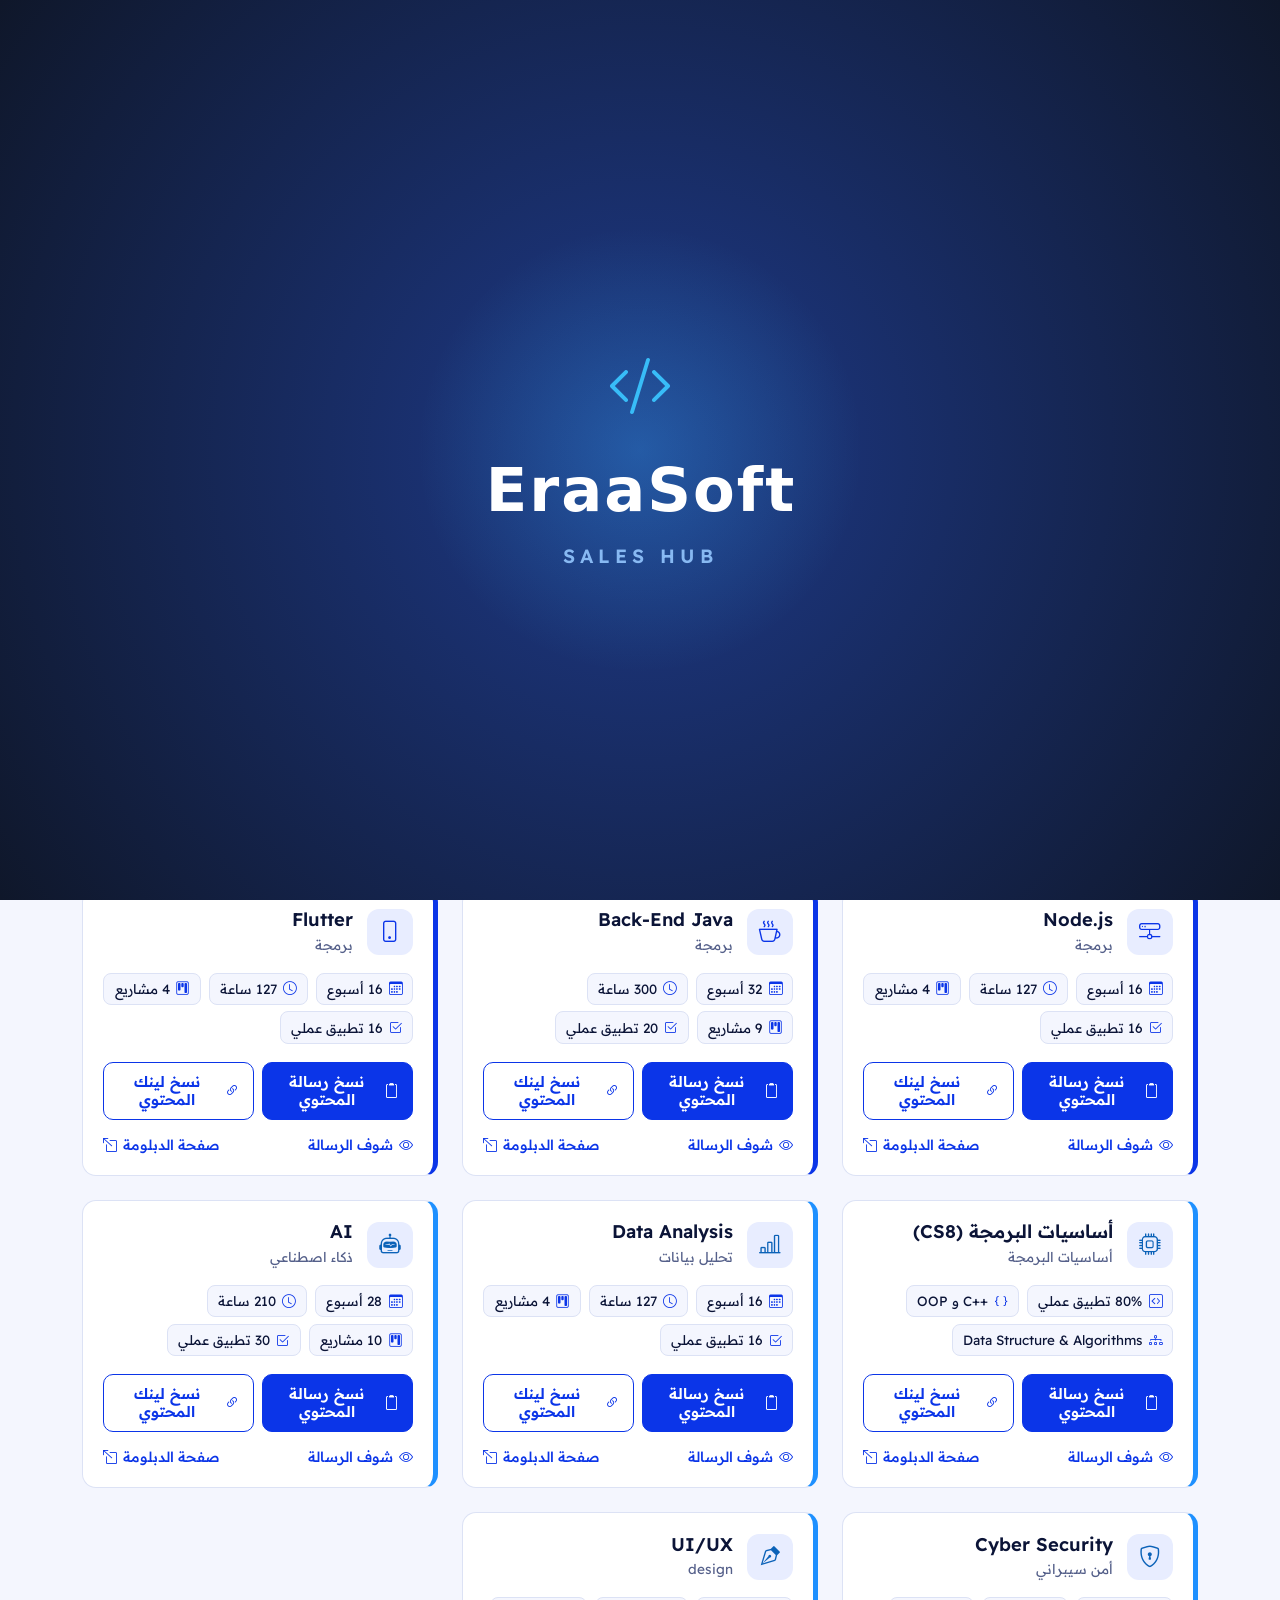
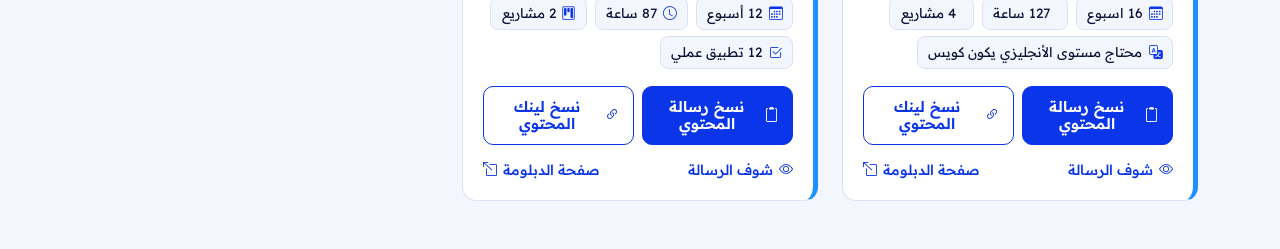
==== commit 05a4efaf: "Refactor theme handling and add toggle button Removed dark mode script and added theme toggle templa" ====
--- a/index.html
+++ b/index.html
@@ -11,16 +11,6 @@
   <link rel="stylesheet" href="assets/vendor/aos.css">
   <link rel="stylesheet" href="assets/fonts/fonts.css">
   <link rel="stylesheet" href="css/style.css">
-
-  <script>
-    // تفعيل الـ Dark Mode تلقائياً لو العميل كان اختاره قبل كده
-    (function() {
-      const savedTheme = localStorage.getItem('theme');
-      if (savedTheme === 'dark' || (!savedTheme && window.matchMedia('(prefers-color-scheme: dark)').matches)) {
-        document.documentElement.setAttribute('data-theme', 'dark');
-      }
-    })();
-  </script>
 </head>
 
 <body data-page="diplomas">
@@ -33,6 +23,7 @@
         <i class="bi bi-code-slash"></i>
       </div>
       <h1 class="splash-title" id="splash-title">
+        <!-- تقسيم الكلمة لحروف ليتم تحريكها بـ GSAP -->
         <span class="splash-char">E</span>
         <span class="splash-char">r</span>
         <span class="splash-char">a</span>
@@ -46,6 +37,30 @@
     </div>
   </div>
 
+  <!-- قالب الزرار -->
+  <template id="theme-toggle-template">
+    <button id="theme-toggle" class="theme-toggle" aria-label="تغيير الوضع">
+      <span class="toggle-icon">
+        <svg class="sun-icon" xmlns="http://www.w3.org/2000/svg" viewBox="0 0 24 24" fill="none" stroke="currentColor"
+          stroke-width="2" stroke-linecap="round" stroke-linejoin="round">
+          <circle cx="12" cy="12" r="5"></circle>
+          <line x1="12" y1="1" x2="12" y2="3"></line>
+          <line x1="12" y1="21" x2="12" y2="23"></line>
+          <line x1="4.22" y1="4.22" x2="5.64" y2="5.64"></line>
+          <line x1="18.36" y1="18.36" x2="19.78" y2="19.78"></line>
+          <line x1="1" y1="12" x2="3" y2="12"></line>
+          <line x1="21" y1="12" x2="23" y2="12"></line>
+          <line x1="4.22" y1="19.78" x2="5.64" y2="18.36"></line>
+          <line x1="18.36" y1="5.64" x2="19.78" y2="4.22"></line>
+        </svg>
+        <svg class="moon-icon" xmlns="http://www.w3.org/2000/svg" viewBox="0 0 24 24" fill="none" stroke="currentColor"
+          stroke-width="2" stroke-linecap="round" stroke-linejoin="round">
+          <path d="M21 12.79A9 9 0 1 1 11.21 3 7 7 0 0 0 21 12.79z"></path>
+        </svg>
+      </span>
+    </button>
+  </template>
+
   <div id="site-nav"></div>
 
   <header class="eh-hero on-dark">
@@ -58,7 +73,7 @@
       </p>
       <div class="search-wrap animate__animated animate__fadeInUp" style="animation-delay:.24s">
         <i class="bi bi-search" aria-hidden="true"></i>
-        <input id="dipSearch" type="search" class="form-control" autocomplete="off" placeholder="دور على دبلومة…"
+        <input  id="dipSearch" type="search" class="form-control" autocomplete="off" placeholder="دور على دبلومة…"
           aria-label="بحث عن دبلومة">
       </div>
     </div>
@@ -94,32 +109,32 @@
           <div class="msg-box" id="msgBox"></div>
         </div>
         <div class="modal-footer justify-content-start gap-2">
-          <button type="button" class="btn-eh" id="msgCopy"><i class="bi bi-clipboard2"></i><span>نسخ الرسالة كامله</span></button>
-          <button type="button" class="btn-eh btn-eh--ghost" id="msgCopyLink"><i class="bi bi-link-45deg"></i><span>نسخ لينك المحتوي</span></button>
+          <button type="button" class="btn-eh" id="msgCopy"><i class="bi bi-clipboard2"></i><span>نسخ الرسالة
+              كامله</span></button>
+          <button type="button" class="btn-eh btn-eh--ghost" id="msgCopyLink"><i class="bi bi-link-45deg"></i><span>نسخ
+              لينك المحتوي</span></button>
         </div>
       </div>
     </div>
-  </div>
+    </main>
 
-  <!-- زرار العودة للأعلى -->
-  <button id="backToTop" class="back-to-top" type="button" aria-label="العودة للأعلى" title="العودة للأعلى">
-    <svg xmlns="http://www.w3.org/2000/svg" width="24" height="24" viewBox="0 0 24 24" fill="none" stroke="currentColor" stroke-width="2.5" stroke-linecap="round" stroke-linejoin="round">
-      <path d="m18 15-6-6-6 6"/>
-    </svg>
-  </button>
+     <!-- زرار العودة للأعلى -->
+<button id="backToTop" class="back-to-top" type="button" aria-label="العودة للأعلى" title="العودة للأعلى">
+  <svg xmlns="http://www.w3.org/2000/svg" width="24" height="24" viewBox="0 0 24 24" fill="none" stroke="currentColor" stroke-width="2.5" stroke-linecap="round" stroke-linejoin="round">
+    <path d="m18 15-6-6-6 6"/>
+  </svg>
+</button>
 
-  <div id="site-footer"></div>
+    <div id="site-footer"></div>
 
-  <!-- المكتبات الخارجيّة -->
-  <script src="https://cdnjs.cloudflare.com/ajax/libs/gsap/3.12.5/gsap.min.js"></script>
-  <script src="assets/vendor/bootstrap.bundle.min.js"></script>
-  <script src="assets/vendor/aos.js"></script>
+    <!-- مكتبة GSAP للأنيميشن -->
+    <script src="https://cdnjs.cloudflare.com/ajax/libs/gsap/3.12.5/gsap.min.js"></script>
 
-  <!-- ملفات المشروع -->
-  <script src="js/data.js"></script>
-  <script src="js/layout.js"></script>
-  <script src="js/diplomas.js"></script>
-  <script src="js/sales info.js"></script>
-
+    <script src="assets/vendor/bootstrap.bundle.min.js"></script>
+    <script src="assets/vendor/aos.js"></script>
+    <script src="js/data.js"></script>
+    <script src="js/layout.js"></script>
+    <script src="js/diplomas.js"></script>
+    <script src="js/sales info.js"></script>
 </body>
 </html>
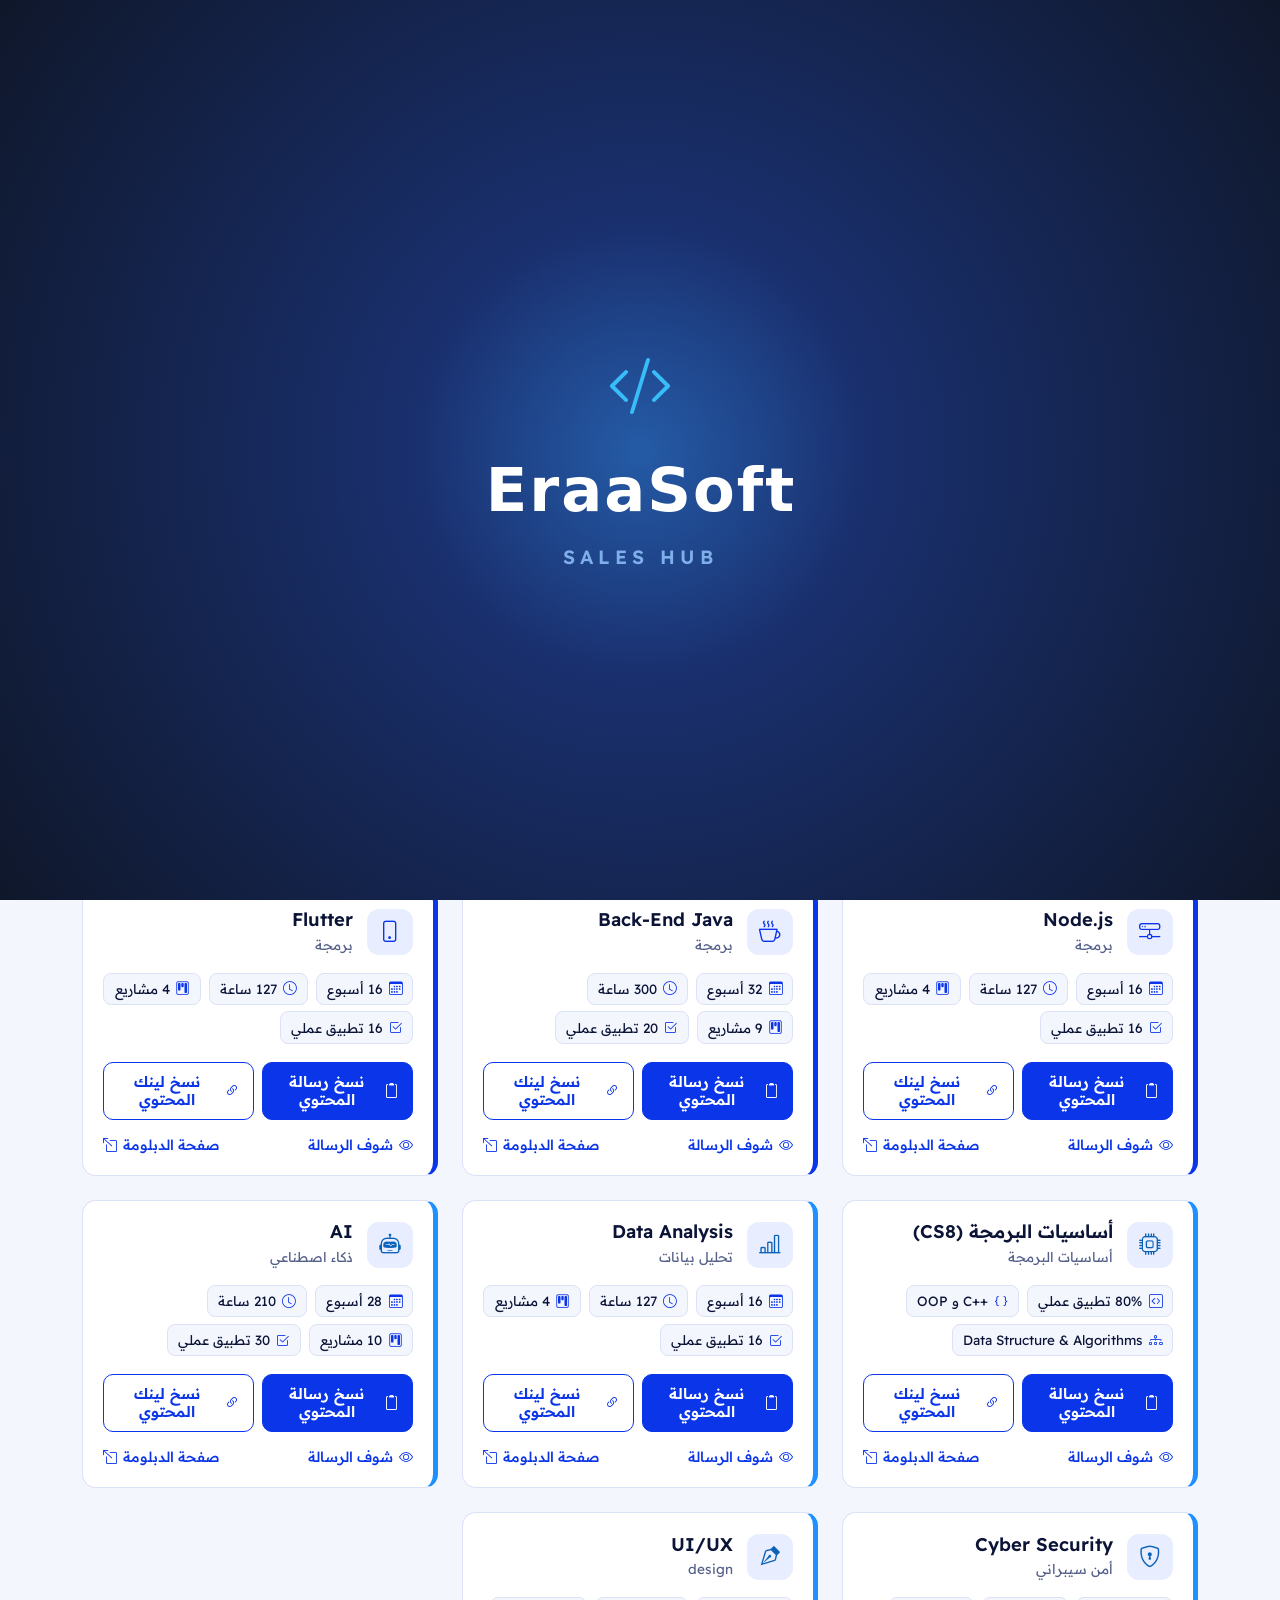
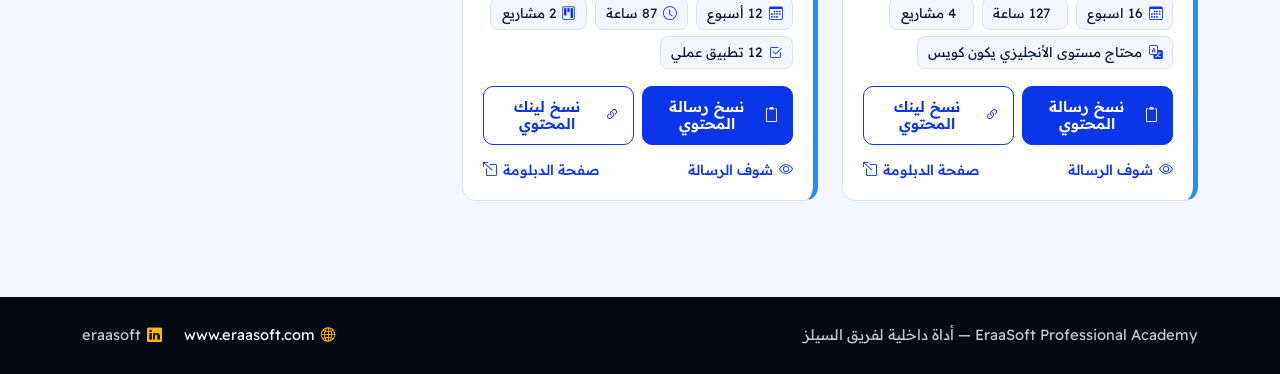
==== commit 43a13af0: "Update index.html" ====
--- a/index.html
+++ b/index.html
@@ -23,7 +23,6 @@
         <i class="bi bi-code-slash"></i>
       </div>
       <h1 class="splash-title" id="splash-title">
-        <!-- تقسيم الكلمة لحروف ليتم تحريكها بـ GSAP -->
         <span class="splash-char">E</span>
         <span class="splash-char">r</span>
         <span class="splash-char">a</span>
@@ -61,6 +60,7 @@
     </button>
   </template>
 
+  <!-- مكان الناف بار -->
   <div id="site-nav"></div>
 
   <header class="eh-hero on-dark">
@@ -73,7 +73,7 @@
       </p>
       <div class="search-wrap animate__animated animate__fadeInUp" style="animation-delay:.24s">
         <i class="bi bi-search" aria-hidden="true"></i>
-        <input  id="dipSearch" type="search" class="form-control" autocomplete="off" placeholder="دور على دبلومة…"
+        <input id="dipSearch" type="search" class="form-control" autocomplete="off" placeholder="دور على دبلومة…"
           aria-label="بحث عن دبلومة">
       </div>
     </div>
@@ -109,32 +109,33 @@
           <div class="msg-box" id="msgBox"></div>
         </div>
         <div class="modal-footer justify-content-start gap-2">
-          <button type="button" class="btn-eh" id="msgCopy"><i class="bi bi-clipboard2"></i><span>نسخ الرسالة
-              كامله</span></button>
-          <button type="button" class="btn-eh btn-eh--ghost" id="msgCopyLink"><i class="bi bi-link-45deg"></i><span>نسخ
-              لينك المحتوي</span></button>
+          <button type="button" class="btn-eh" id="msgCopy"><i class="bi bi-clipboard2"></i><span>نسخ الرسالة كامله</span></button>
+          <button type="button" class="btn-eh btn-eh--ghost" id="msgCopyLink"><i class="bi bi-link-45deg"></i><span>نسخ لينك المحتوي</span></button>
         </div>
       </div>
     </div>
-    </main>
+  </div>
 
-     <!-- زرار العودة للأعلى -->
-<button id="backToTop" class="back-to-top" type="button" aria-label="العودة للأعلى" title="العودة للأعلى">
-  <svg xmlns="http://www.w3.org/2000/svg" width="24" height="24" viewBox="0 0 24 24" fill="none" stroke="currentColor" stroke-width="2.5" stroke-linecap="round" stroke-linejoin="round">
-    <path d="m18 15-6-6-6 6"/>
-  </svg>
-</button>
+  <!-- زرار العودة للأعلى -->
+  <button id="backToTop" class="back-to-top" type="button" aria-label="العودة للأعلى" title="العودة للأعلى">
+    <svg xmlns="http://www.w3.org/2000/svg" width="24" height="24" viewBox="0 0 24 24" fill="none" stroke="currentColor" stroke-width="2.5" stroke-linecap="round" stroke-linejoin="round">
+      <path d="m18 15-6-6-6 6"/>
+    </svg>
+  </button>
 
-    <div id="site-footer"></div>
+  <!-- مكان الفوتر -->
+  <div id="site-footer"></div>
 
-    <!-- مكتبة GSAP للأنيميشن -->
-    <script src="https://cdnjs.cloudflare.com/ajax/libs/gsap/3.12.5/gsap.min.js"></script>
+  <!-- السكربتات -->
+  <script src="https://cdnjs.cloudflare.com/ajax/libs/gsap/3.12.5/gsap.min.js"></script>
+  <script src="assets/vendor/bootstrap.bundle.min.js"></script>
+  <script src="assets/vendor/aos.js"></script>
 
-    <script src="assets/vendor/bootstrap.bundle.min.js"></script>
-    <script src="assets/vendor/aos.js"></script>
-    <script src="js/data.js"></script>
-    <script src="js/layout.js"></script>
-    <script src="js/diplomas.js"></script>
-    <script src="js/sales info.js"></script>
+  <!-- ملفات الـ JS الخاصة بك -->
+  <script src="js/data.js"></script>
+  <script src="js/layout.js"></script>
+  <script src="js/diplomas.js"></script>
+  <script src="js/sales info.js"></script>
+
 </body>
 </html>
